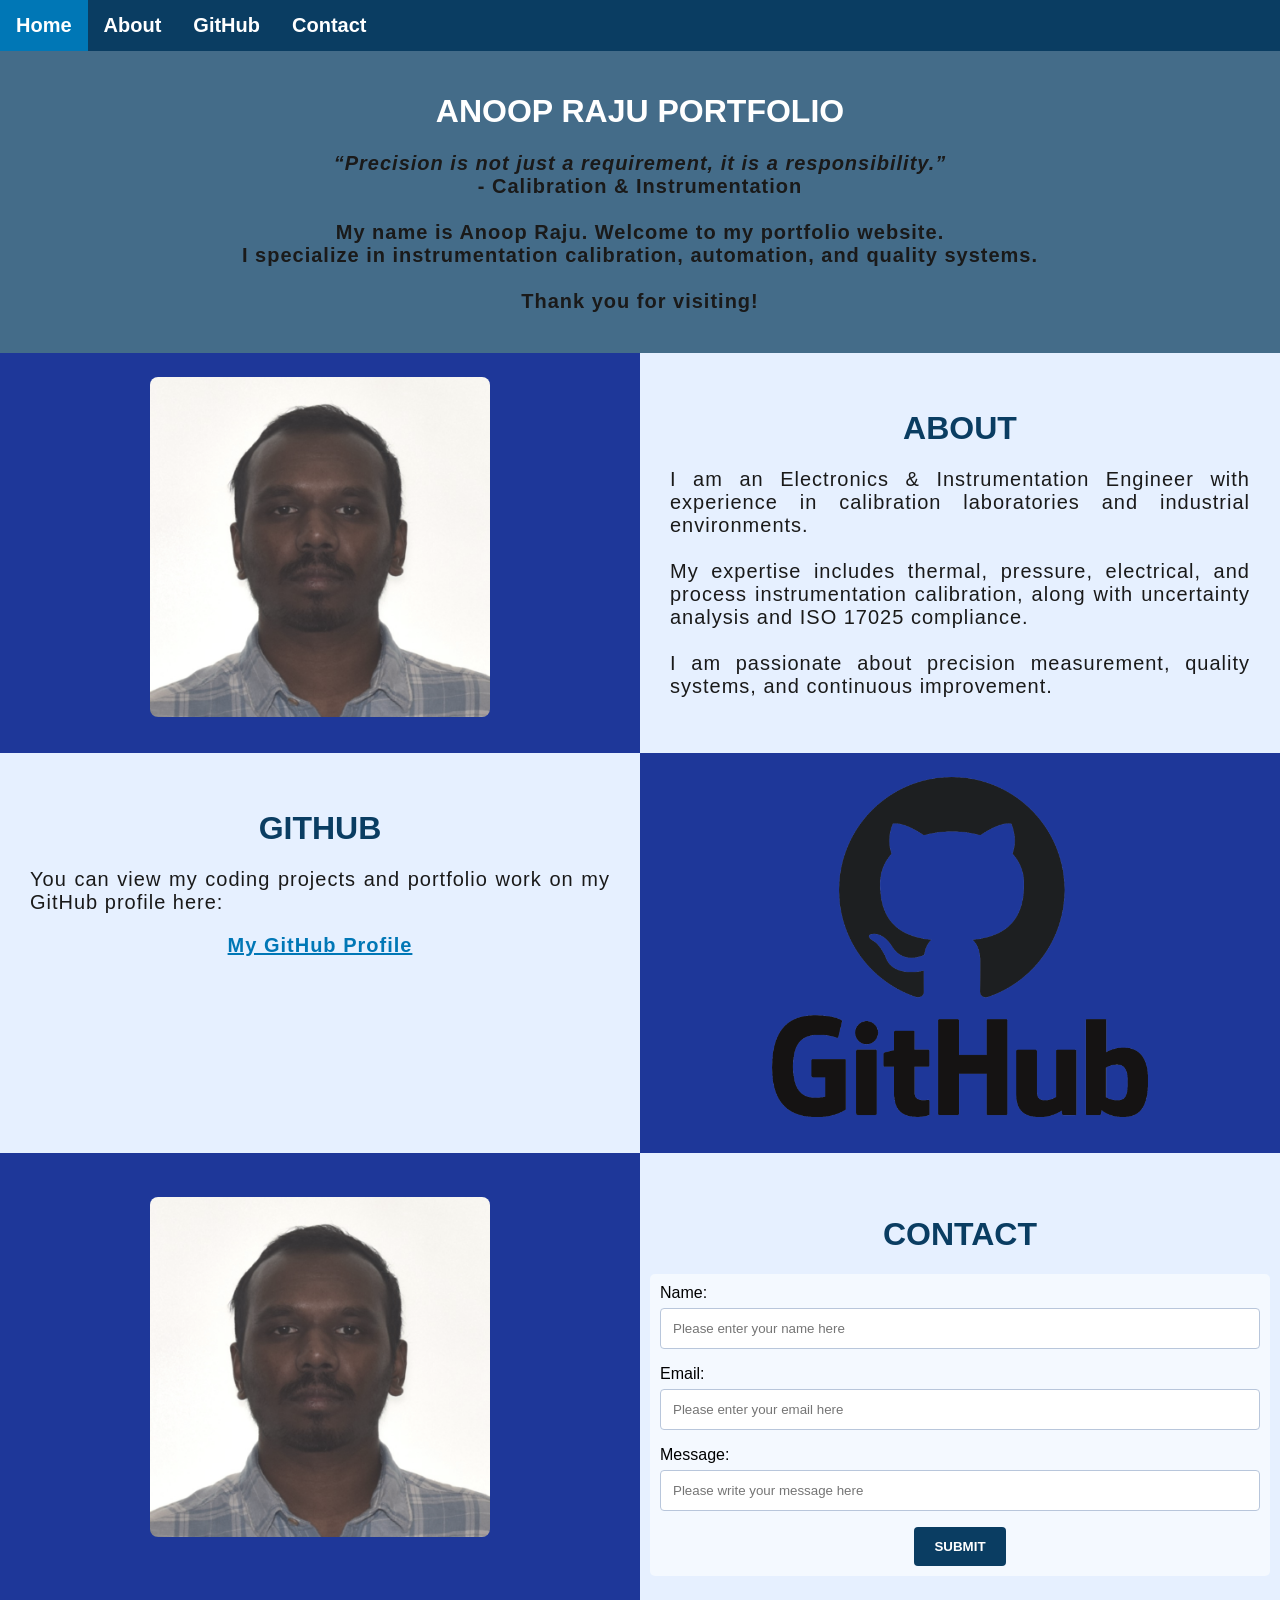
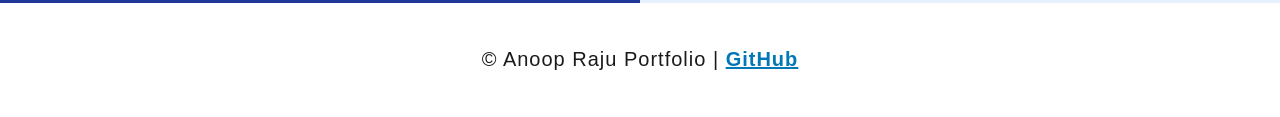
==== index.html @ 141964bd "Add files via upload" ====
<!DOCTYPE html>
<html>
    <head>
        <meta charset="UTF-8">
        <meta name="viewport" content="width=device-width" />
        <title>Anoop Raju Portfolio</title>
        <link rel="stylesheet" type="text/css" href="stylesheet/portfolio.css">
    </head>

    <body class="Background">
        <div class="Navbar">
            <a class="active" href="#Home">Home</a>
            <a href="#About">About</a>
            <a href="#GitHub">GitHub</a>
            <a href="#Contact">Contact</a>
        </div>

        <br>
        <br>

        <div id="Home">
            <video autoplay muted loop id="Typing_Video">
                <source src="images/video/Typing.mp4" type="video/mp4">
                Your browser does not support HTML5 video.
            </video>
        </div>

        <div class="Video_Text">
            <h1 class="white-text">Anoop Raju Portfolio</h1>
            <strong>
                <p class="center">
                    <q>Precision is not just a requirement, it is a responsibility.</q>
                    <br> - Calibration & Instrumentation
                    <br><br>
                    My name is Anoop Raju. Welcome to my portfolio website.
                    <br>
                    I specialize in instrumentation calibration, automation, and quality systems.
                    <br><br>
                    Thank you for visiting!
                </p>
            </strong>
        </div>

        <div class="Row" id="About">
            <div class="Column_2">
                <img src="images/anoop.jpg" alt="Anoop Raju">
            </div>

            <div class="Column_1">
                <h1>About</h1>
                <p>
                    I am an Electronics & Instrumentation Engineer with experience in calibration laboratories and industrial environments.
                    <br><br>
                    My expertise includes thermal, pressure, electrical, and process instrumentation calibration, along with uncertainty analysis and ISO 17025 compliance.
                    <br><br>
                    I am passionate about precision measurement, quality systems, and continuous improvement.
                                    
            </div>
        </div>

        <div class="Row" id="GitHub">
            <div class="Column_1">
                <h1>GitHub</h1>
                <p>
                    You can view my coding projects and portfolio work on my GitHub profile here:
                    <br>
                    <p class="center">
                        <a href="https://github.com/Anoopkraju" target="_blank">My GitHub Profile</a>
                    </p>
                </p>
            </div>

            <div class="Column_2">
                <a href="https://github.com/Anoopkraju" target="_blank">
                    <img src="images/GitHub.png" alt="GitHub Logo">
                </a>
            </div>
        </div>

        <div class="Row" id="Contact">
            <div class="Column_2 Column_tall">
                <img src="images/anoop.jpg" alt="Contact Image">
            </div>

            <div class="Column_1 Column_tall">
                <h1>Contact</h1>

                <form action="" method="POST">
                    <label>Name:</label>
                    <input type="text" placeholder="Please enter your name here">

                    <label>Email:</label>
                    <input type="text" id="Email" name="Email" placeholder="Please enter your email here">

                    <label>Message:</label>
                    <input type="text" id="Message" name="Message" placeholder="Please write your message here">

                    <input type="submit" value="SUBMIT">
                </form>
            </div>
        </div>

        <footer>
            <p class="center">
                &copy; Anoop Raju Portfolio |
                <a href="https://github.com/Anoopkraju" target="_blank">GitHub</a>
            </p>
        </footer>
    </body>
</html>
---- stylesheet/portfolio.css ----
/***** GENERAL STYLING *****/

body {
    margin: 0%;
    background-color: #f4f9ff;
}

h1 {
    text-transform: uppercase;
    font-family: "Segoe UI", Tahoma, sans-serif;
    text-align: center;
    margin-top: 3%;
    color: #0a3d62;
}

h1:hover {
    filter: grayscale(5%);
    transform: scale(1.1);
    transition: transform 1s;
}

.white-text {
    color: #ffffff;
}

p {
    font-family: "Calibri", "Segoe UI", sans-serif;
    text-align: justify;
    letter-spacing: 1px;
    font-size: 20px;
    padding-left: 20px;
    padding-right: 20px;
    color: #1a1a1a;
}

p:hover {
    transition: transform 1s;
    transform: scale(1.01);
}

.center {
    text-align: center;
}

.center:hover {
    transition: transform 2s;
    transform: scale(1.1);
}

a {
    color: #0077b6;
    font-weight: bold;
}

q {
    font-style: italic;
}

img {
    filter: grayscale(45%);
    border-radius: 8px;
    max-width: 100%;
    height: 340px;
    display: block;
    margin-left: auto;
    margin-right: auto;
}

img:hover {
    filter: grayscale(5%);
    transition: transform 1s;
    transform: scale(1.1);
}

@media screen and (max-width: 576px) {
    img {
        height: 100px;
        margin-top: 150px;
    }
}

footer {
    padding: 2%;
    background-color: #ffffff;
}

/***** NAVBAR STYLING *****/

.Navbar {
    overflow: hidden;
    background-color: #0a3d62;
    position: fixed;
    top: 0;
    width: 100%;
    z-index: 1;
    -webkit-animation: moveNav 5s;
    animation: moveNav 5s;
}

@keyframes moveNav {
    from {left: -100vw;}
    to {left: 0vw;}
}

.Navbar a {
    float: left;
    display: block;
    color: white;
    padding: 14px 16px;
    text-decoration: none;
    font-family: "Segoe UI", Tahoma, sans-serif;
    font-size: 20px;
    text-align: center;
    position: relative;
    -webkit-animation: moveNavText 5.75s;
    animation: moveNavText 5.75s;
}

@keyframes moveNavText {
    from {top: -100vw;}
    to {top: 0vw;}
}

@media screen and (max-width: 576px) {
    .Navbar a {
        width: 25%;
        font-size: 12px;
    }
}

.Navbar a:hover {
    background-color: #e6f0ff;
    color: #0a3d62;
    font-weight: bold;
}

.Navbar a.active {
    background-color: #0077b6;
}

/***** VIDEO STYLING *****/

#Typing_Video {
    position: fixed;
    right: 0;
    bottom: 0;
    min-width: 100%;
    z-index: -1;
}

@media screen and (max-width: 576px) {
    #Typing_Video {
        display: none;
    }
}

.Video_Text {
    background: rgba(10, 61, 98, 0.75);
    color: white;
    width: 100%;
    padding: 20px;
    position: relative;
    -webkit-animation: moveVideoText 5.75s;
    animation: moveVideoText 5.75s;
}

@keyframes moveVideoText {
    from {top: -100vw;}
    to {top: 0vw;}
}

/***** TABLE STYLING *****/

* {
    box-sizing: border-box;
}

.Column_1 {
    float: left;
    width: 50%;
    padding: 10px;
    padding-top: 3%;
    height: 400px;
    background-color: #e6f0ff;
}

@media screen and (max-width: 576px) {
    .Column_1 {
        overflow: auto;
    }
}

.Column_2 {
    float: left;
    width: 50%;
    padding: 10px;
    padding-top: 1.9%;
    height: 400px;
    background-color: #1e3799;
}

.Column_tall {
    padding-top: 3.5%;
    height: 450px;
}

.Row:after {
    content: "";
    display: table;
    clear: both;
}

/***** CONTACT FORM STYLING *****/

input[type=text] {
    width: 100%;
    padding: 12px;
    border: 1px solid #b8c6db;
    border-radius: 4px;
    box-sizing: border-box;
    margin-top: 6px;
    margin-bottom: 16px;
    resize: vertical;
    font-family: "Calibri", "Segoe UI", sans-serif;
}

input[type=text]:hover {
    box-shadow: 0 0 5px #0077b6 inset;
}

input[type=submit] {
    background-color: #0a3d62;
    color: white;
    font-weight: bold;
    padding: 12px 20px;
    border: none;
    border-radius: 4px;
    cursor: pointer;
    display: block;
    margin-left: auto;
    margin-right: auto;
    font-family: "Segoe UI", Tahoma, sans-serif;
}

input[type=submit]:hover {
    background-color: white;
    color: #0a3d62;
    transform: scale(1.5);
    transition: transform 1.5s;
}

form {
    border-radius: 5px;
    background-color: #f4f9ff;
    padding: 10px;
    font-family: "Segoe UI", Tahoma, sans-serif;
}
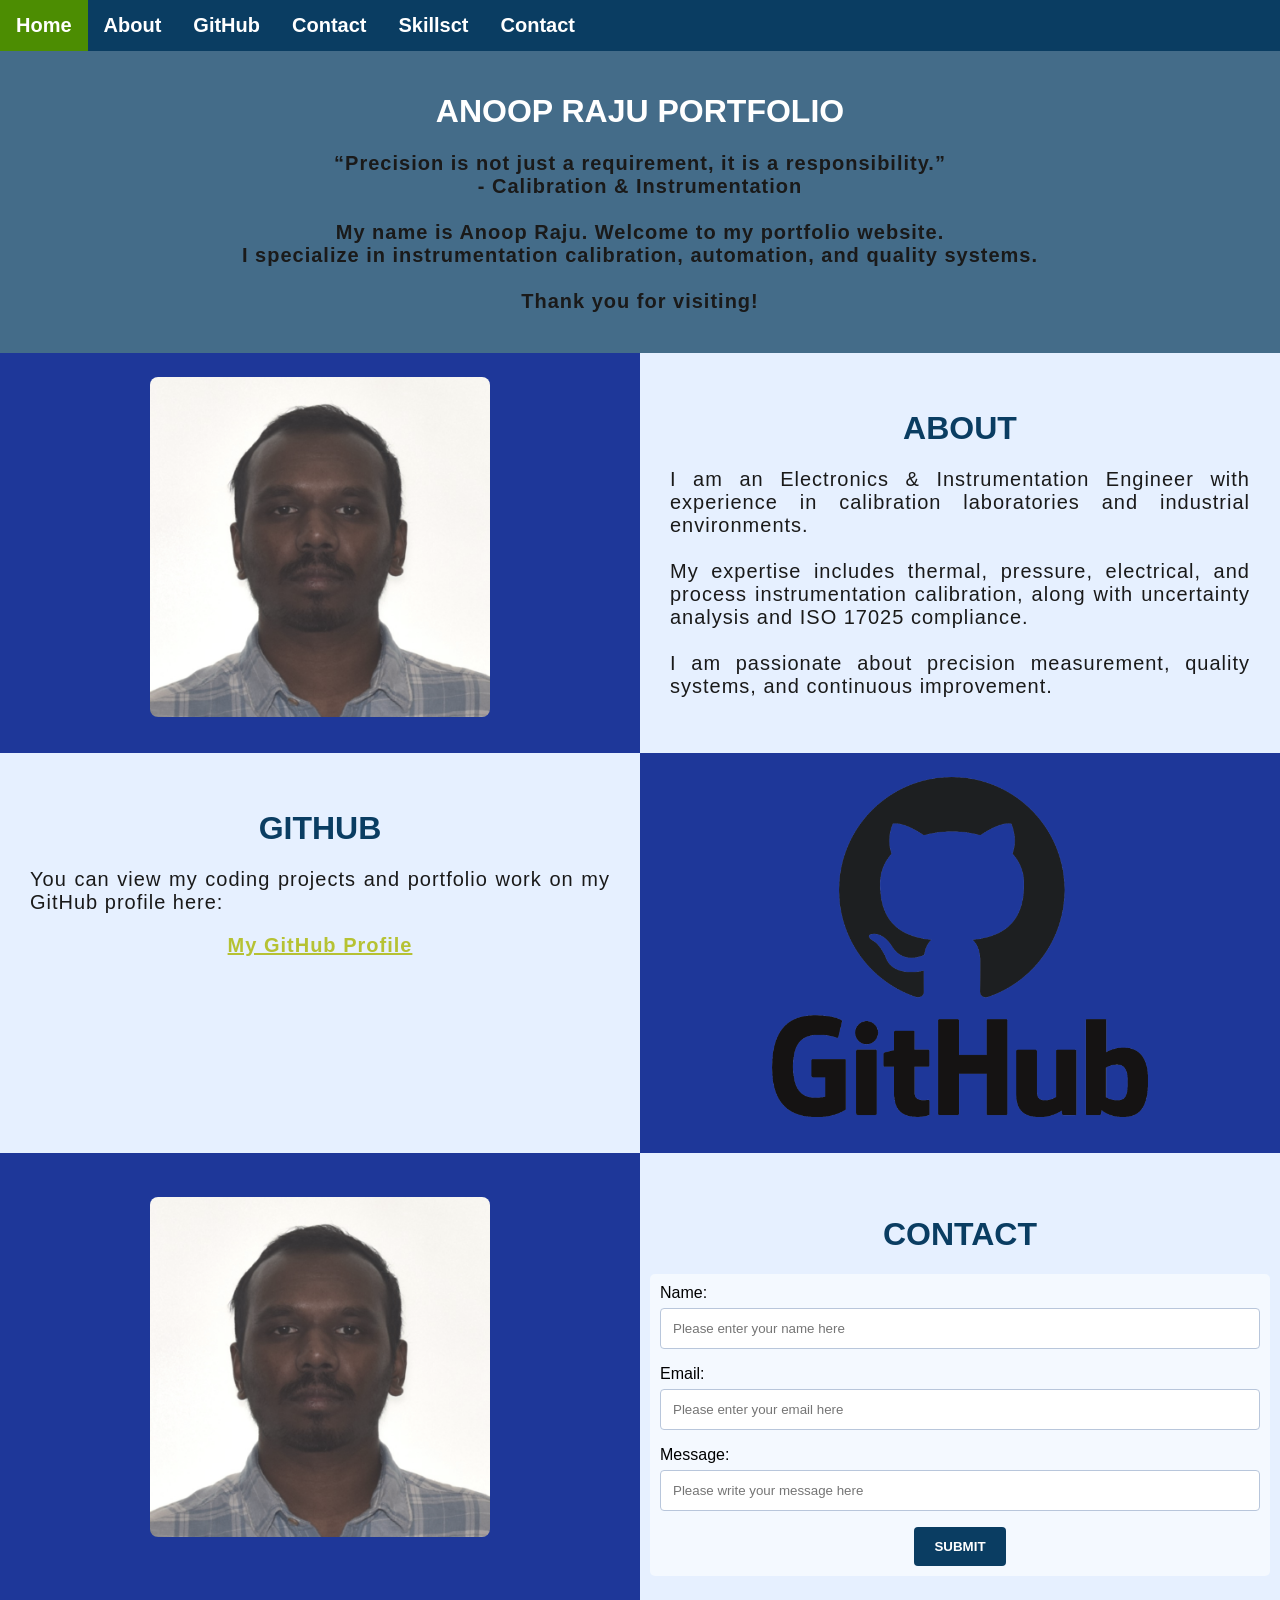
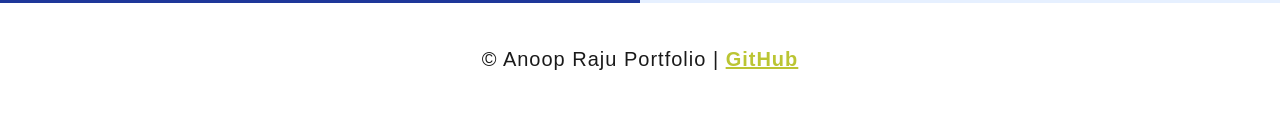
==== commit 33487d6a: "Refactor index.html for better navigation and structure Updated navigation links and improved HTML s" ====
--- a/index.html
+++ b/index.html
@@ -10,9 +10,11 @@
     <body class="Background">
         <div class="Navbar">
             <a class="active" href="#Home">Home</a>
-            <a href="#About">About</a>
-            <a href="#GitHub">GitHub</a>
-            <a href="#Contact">Contact</a>
+            <a href="#Experience">About</a>
+            <a href="#Education">GitHub</a>
+            <a href="#Projects">Contact</a>
+            <a href="#">Skillsct</a>
+            <a href="#Contact Info">Contact</a>
         </div>
 
         <br>
@@ -107,4 +109,4 @@
             </p>
         </footer>
     </body>
-</html>+</html>
--- a/stylesheet/portfolio.css
+++ b/stylesheet/portfolio.css
@@ -48,10 +48,10 @@
 }
 
 a {
-    color: #0077b6;
+    color: #aab600cc;
     font-weight: bold;
 }
-
+x
 q {
     font-style: italic;
 }
@@ -60,7 +60,7 @@
     filter: grayscale(45%);
     border-radius: 8px;
     max-width: 100%;
-    height: 340px;
+    height: 340px;  
     display: block;
     margin-left: auto;
     margin-right: auto;
@@ -130,12 +130,12 @@
 
 .Navbar a:hover {
     background-color: #e6f0ff;
-    color: #0a3d62;
+    color: #4c8d02;
     font-weight: bold;
 }
 
 .Navbar a.active {
-    background-color: #0077b6;
+    background-color: #4c8d02;
 }
 
 /***** VIDEO STYLING *****/
@@ -254,4 +254,4 @@
     background-color: #f4f9ff;
     padding: 10px;
     font-family: "Segoe UI", Tahoma, sans-serif;
-}+}
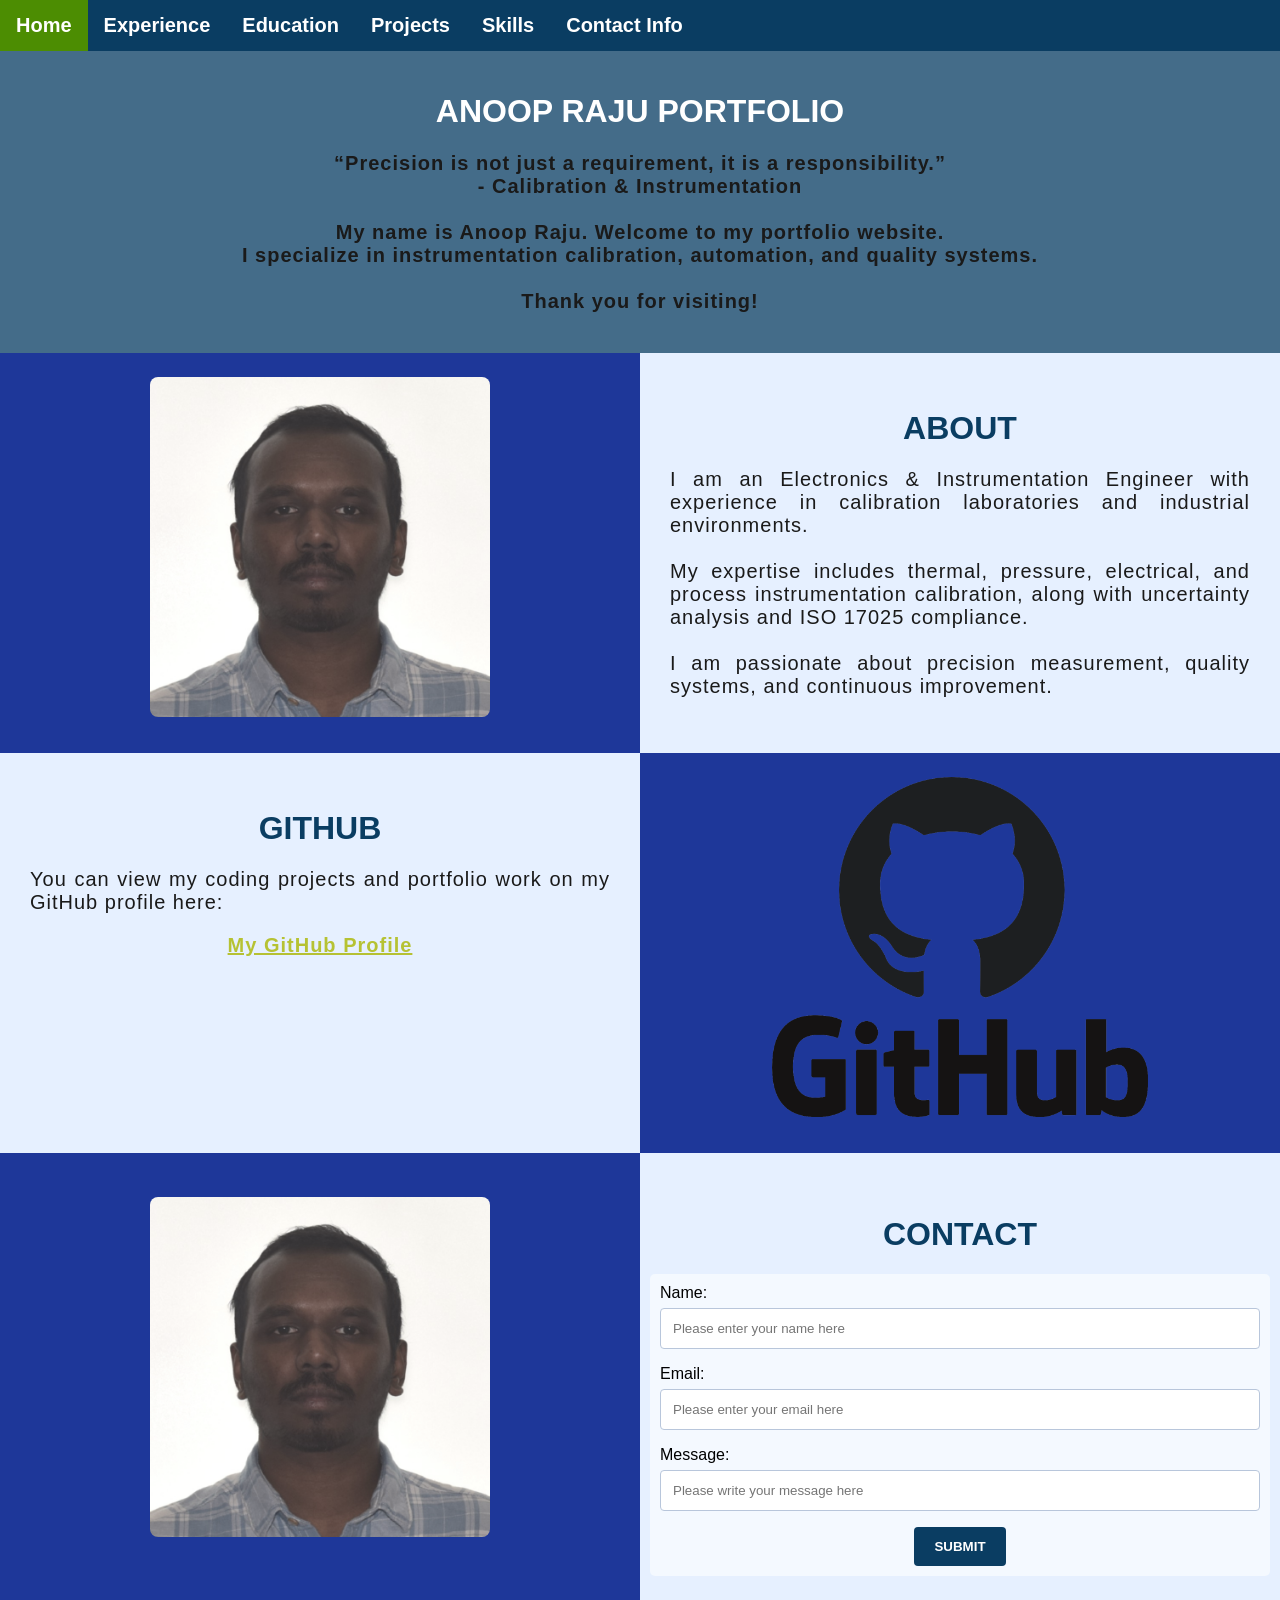
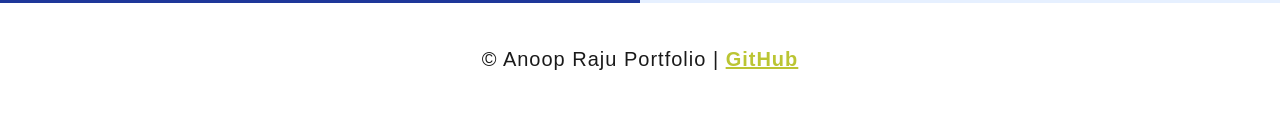
==== commit 7d701d3d: "Update navigation links and content in index.html" ====
--- a/index.html
+++ b/index.html
@@ -10,11 +10,11 @@
     <body class="Background">
         <div class="Navbar">
             <a class="active" href="#Home">Home</a>
-            <a href="#Experience">About</a>
-            <a href="#Education">GitHub</a>
-            <a href="#Projects">Contact</a>
-            <a href="#">Skillsct</a>
-            <a href="#Contact Info">Contact</a>
+            <a href="#Experience">Experience</a>
+            <a href="#Education">Education</a>
+            <a href="#Projects">Projects</a>
+            <a href="#Skills">Skills</a>
+            <a href="#Contact Info">Contact Info</a>
         </div>
 
         <br>
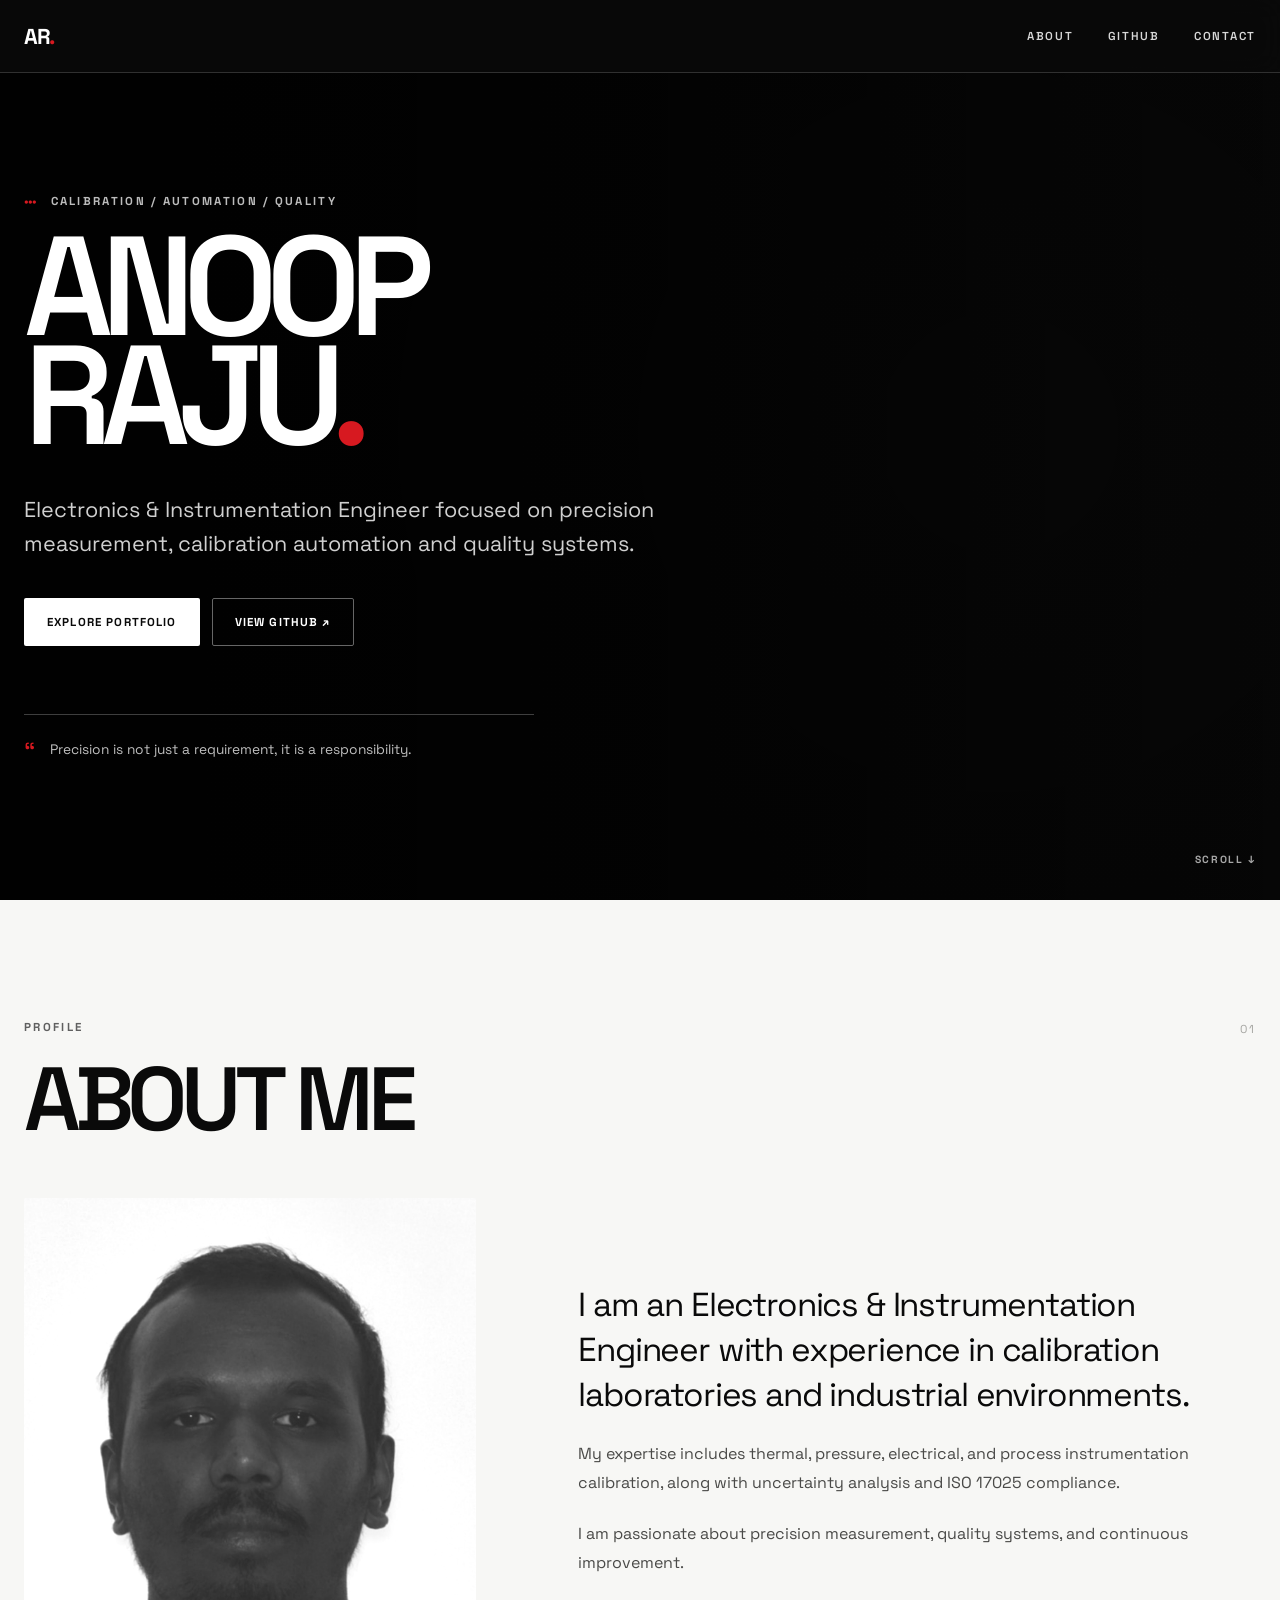
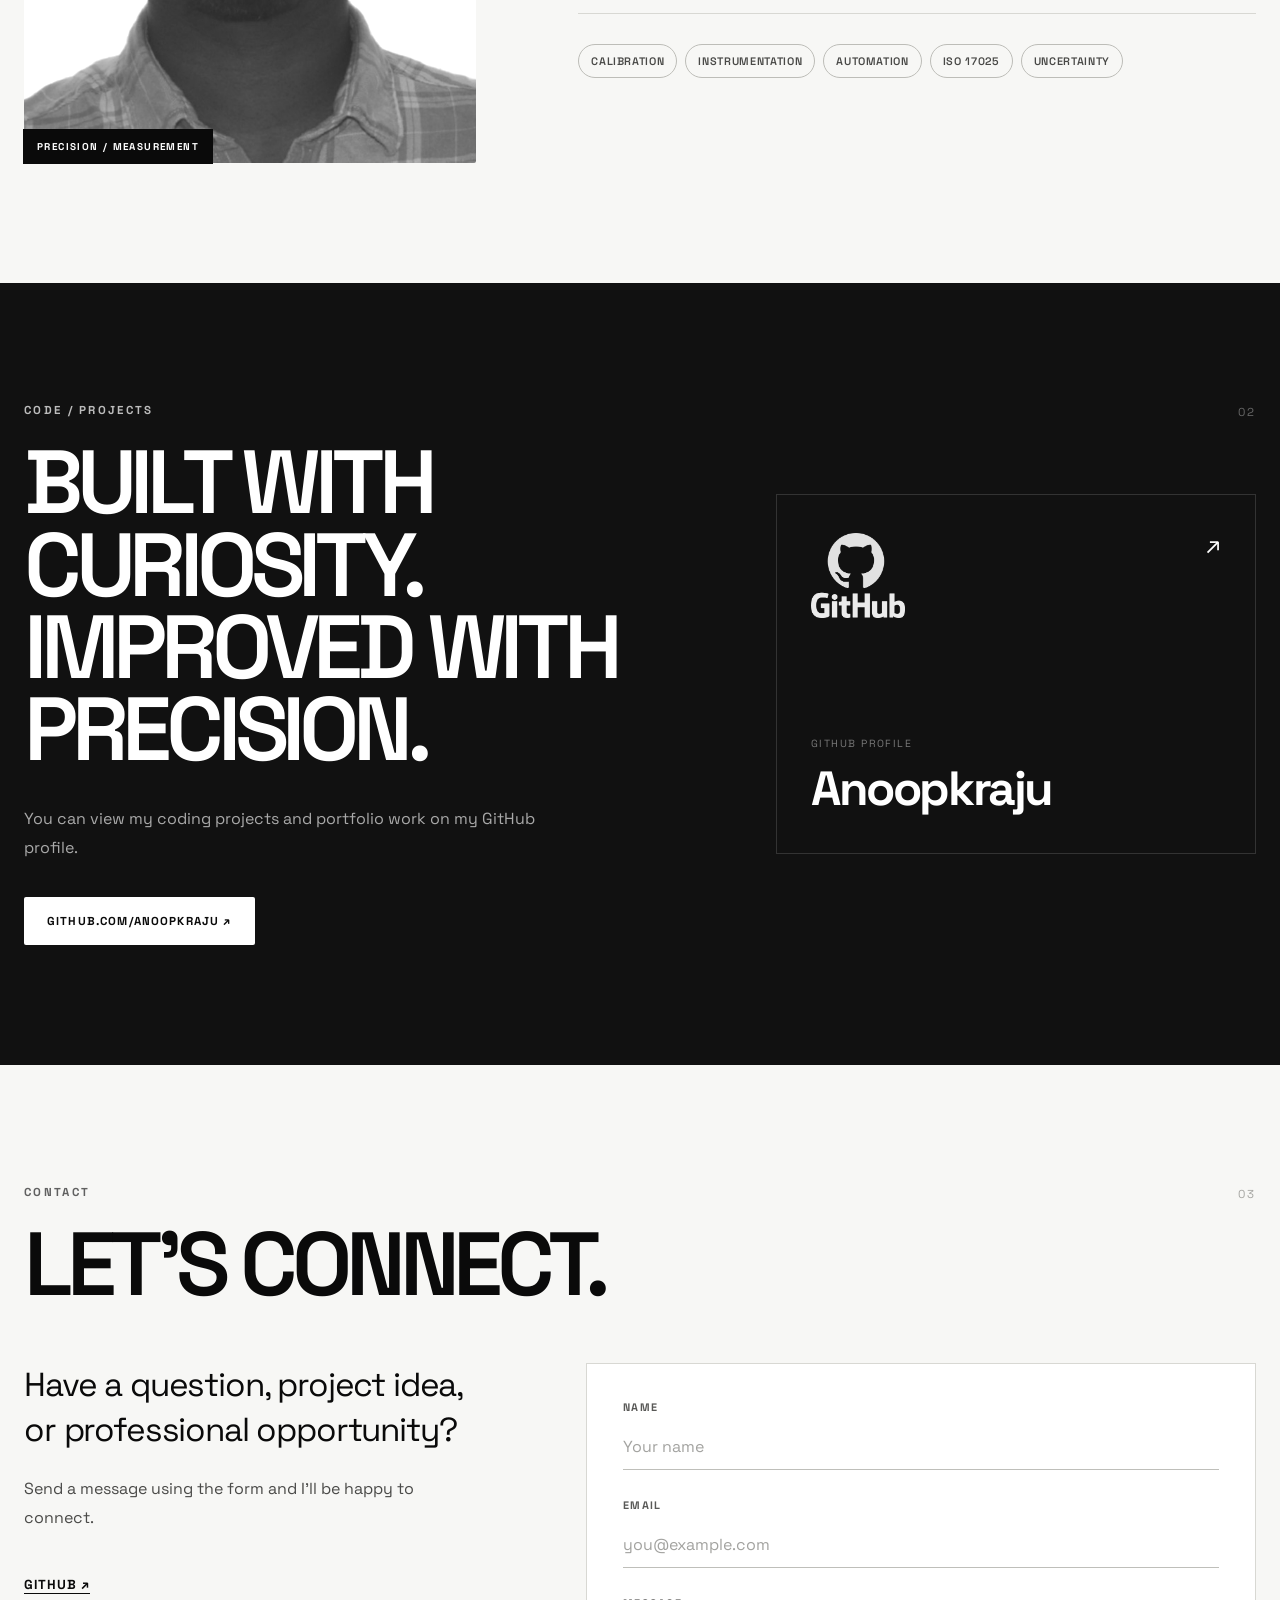
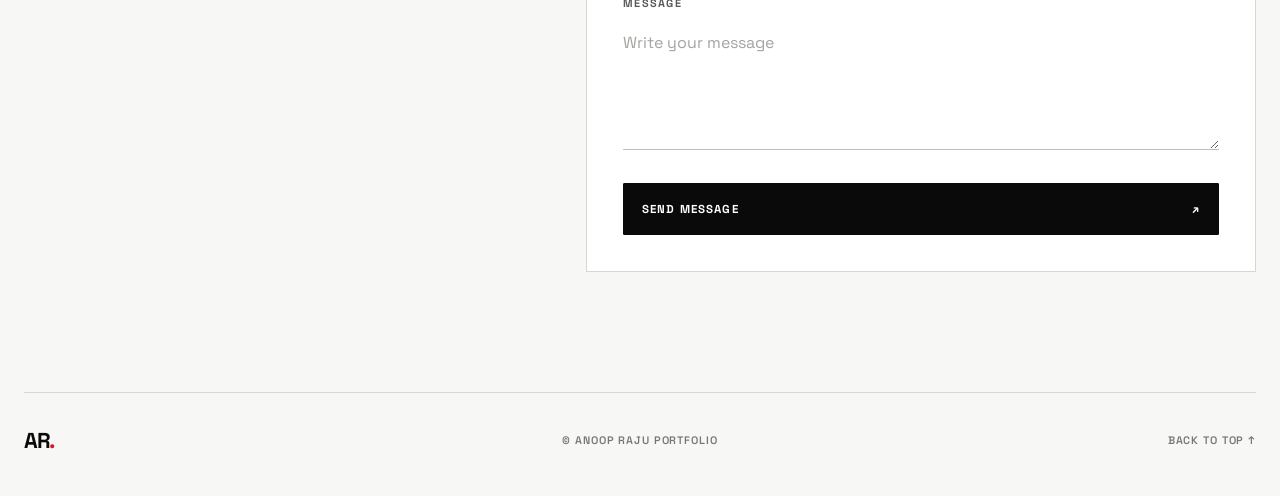
==== commit da19f98f: "Rename index(2).html to index.html" ====
--- a/index.html
+++ b/index.html
@@ -1,112 +1,144 @@
-<!DOCTYPE html>
-<html>
-    <head>
-        <meta charset="UTF-8">
-        <meta name="viewport" content="width=device-width" />
-        <title>Anoop Raju Portfolio</title>
-        <link rel="stylesheet" type="text/css" href="stylesheet/portfolio.css">
-    </head>
-
-    <body class="Background">
-        <div class="Navbar">
-            <a class="active" href="#Home">Home</a>
-            <a href="#Experience">Experience</a>
-            <a href="#Education">Education</a>
-            <a href="#Projects">Projects</a>
-            <a href="#Skills">Skills</a>
-            <a href="#Contact Info">Contact Info</a>
-        </div>
-
-        <br>
-        <br>
-
-        <div id="Home">
-            <video autoplay muted loop id="Typing_Video">
-                <source src="images/video/Typing.mp4" type="video/mp4">
-                Your browser does not support HTML5 video.
-            </video>
-        </div>
-
-        <div class="Video_Text">
-            <h1 class="white-text">Anoop Raju Portfolio</h1>
-            <strong>
-                <p class="center">
-                    <q>Precision is not just a requirement, it is a responsibility.</q>
-                    <br> - Calibration & Instrumentation
-                    <br><br>
-                    My name is Anoop Raju. Welcome to my portfolio website.
-                    <br>
-                    I specialize in instrumentation calibration, automation, and quality systems.
-                    <br><br>
-                    Thank you for visiting!
-                </p>
-            </strong>
-        </div>
-
-        <div class="Row" id="About">
-            <div class="Column_2">
-                <img src="images/anoop.jpg" alt="Anoop Raju">
-            </div>
-
-            <div class="Column_1">
-                <h1>About</h1>
-                <p>
-                    I am an Electronics & Instrumentation Engineer with experience in calibration laboratories and industrial environments.
-                    <br><br>
-                    My expertise includes thermal, pressure, electrical, and process instrumentation calibration, along with uncertainty analysis and ISO 17025 compliance.
-                    <br><br>
-                    I am passionate about precision measurement, quality systems, and continuous improvement.
-                                    
-            </div>
-        </div>
-
-        <div class="Row" id="GitHub">
-            <div class="Column_1">
-                <h1>GitHub</h1>
-                <p>
-                    You can view my coding projects and portfolio work on my GitHub profile here:
-                    <br>
-                    <p class="center">
-                        <a href="https://github.com/Anoopkraju" target="_blank">My GitHub Profile</a>
-                    </p>
-                </p>
-            </div>
-
-            <div class="Column_2">
-                <a href="https://github.com/Anoopkraju" target="_blank">
-                    <img src="images/GitHub.png" alt="GitHub Logo">
-                </a>
-            </div>
-        </div>
-
-        <div class="Row" id="Contact">
-            <div class="Column_2 Column_tall">
-                <img src="images/anoop.jpg" alt="Contact Image">
-            </div>
-
-            <div class="Column_1 Column_tall">
-                <h1>Contact</h1>
-
-                <form action="" method="POST">
-                    <label>Name:</label>
-                    <input type="text" placeholder="Please enter your name here">
-
-                    <label>Email:</label>
-                    <input type="text" id="Email" name="Email" placeholder="Please enter your email here">
-
-                    <label>Message:</label>
-                    <input type="text" id="Message" name="Message" placeholder="Please write your message here">
-
-                    <input type="submit" value="SUBMIT">
-                </form>
-            </div>
-        </div>
-
-        <footer>
-            <p class="center">
-                &copy; Anoop Raju Portfolio |
-                <a href="https://github.com/Anoopkraju" target="_blank">GitHub</a>
-            </p>
-        </footer>
-    </body>
-</html>
+<!DOCTYPE html>
+<html lang="en">
+<head>
+    <meta charset="UTF-8">
+    <meta name="viewport" content="width=device-width, initial-scale=1.0">
+    <meta name="description" content="Portfolio of Anoop Raju, an Electronics & Instrumentation Engineer specializing in calibration, automation, quality systems and precision measurement.">
+    <title>Anoop Raju | Calibration & Instrumentation</title>
+    <link rel="preconnect" href="https://fonts.googleapis.com">
+    <link rel="preconnect" href="https://fonts.gstatic.com" crossorigin>
+    <link href="https://fonts.googleapis.com/css2?family=Space+Grotesk:wght@400;500;600;700&display=swap" rel="stylesheet">
+    <link rel="stylesheet" type="text/css" href="stylesheet/portfolio.css">
+</head>
+
+<body>
+    <header class="site-header">
+        <nav class="Navbar" aria-label="Primary navigation">
+            <a class="brand" href="#Home" aria-label="Anoop Raju home">AR<span>.</span></a>
+            <div class="nav-links">
+                <a href="#About">About</a>
+                <a href="#GitHub">GitHub</a>
+                <a href="#Contact">Contact</a>
+            </div>
+        </nav>
+    </header>
+
+    <main>
+        <section class="hero" id="Home">
+            <video autoplay muted loop playsinline id="Typing_Video" aria-hidden="true">
+                <source src="images/video/Typing.mp4" type="video/mp4">
+            </video>
+            <div class="hero-overlay"></div>
+
+            <div class="hero-content">
+                <p class="eyebrow"><span class="dot-grid" aria-hidden="true">•••</span> CALIBRATION / AUTOMATION / QUALITY</p>
+                <h1>Anoop<br>Raju<span class="accent-dot">.</span></h1>
+                <p class="hero-lead">Electronics &amp; Instrumentation Engineer focused on precision measurement, calibration automation and quality systems.</p>
+
+                <div class="hero-actions">
+                    <a class="button button-primary" href="#About">Explore portfolio</a>
+                    <a class="button button-secondary" href="https://github.com/Anoopkraju" target="_blank" rel="noopener noreferrer">View GitHub ↗</a>
+                </div>
+
+                <div class="hero-quote">
+                    <span>“</span>
+                    <p>Precision is not just a requirement, it is a responsibility.</p>
+                </div>
+            </div>
+
+            <a class="scroll-cue" href="#About" aria-label="Scroll to About section">SCROLL ↓</a>
+        </section>
+
+        <section class="section" id="About">
+            <div class="section-number">01</div>
+            <div class="section-heading">
+                <p class="eyebrow">PROFILE</p>
+                <h2>About me</h2>
+            </div>
+
+            <div class="about-grid">
+                <div class="portrait-wrap">
+                    <img class="portrait" src="images/anoop.jpg" alt="Portrait of Anoop Raju">
+                    <div class="image-label">PRECISION / MEASUREMENT</div>
+                </div>
+
+                <div class="about-copy">
+                    <p class="large-copy">I am an Electronics &amp; Instrumentation Engineer with experience in calibration laboratories and industrial environments.</p>
+                    <p>My expertise includes thermal, pressure, electrical, and process instrumentation calibration, along with uncertainty analysis and ISO 17025 compliance.</p>
+                    <p>I am passionate about precision measurement, quality systems, and continuous improvement.</p>
+
+                    <div class="skill-strip" aria-label="Areas of specialization">
+                        <span>Calibration</span>
+                        <span>Instrumentation</span>
+                        <span>Automation</span>
+                        <span>ISO 17025</span>
+                        <span>Uncertainty</span>
+                    </div>
+                </div>
+            </div>
+        </section>
+
+        <section class="section dark-section" id="GitHub">
+            <div class="section-number">02</div>
+            <div class="github-grid">
+                <div>
+                    <p class="eyebrow light">CODE / PROJECTS</p>
+                    <h2>Built with curiosity.<br>Improved with precision.</h2>
+                    <p class="github-copy">You can view my coding projects and portfolio work on my GitHub profile.</p>
+                    <a class="button button-light" href="https://github.com/Anoopkraju" target="_blank" rel="noopener noreferrer">github.com/Anoopkraju ↗</a>
+                </div>
+
+                <a class="github-card" href="https://github.com/Anoopkraju" target="_blank" rel="noopener noreferrer" aria-label="Visit Anoop Raju's GitHub profile">
+                    <img src="images/GitHub.png" alt="GitHub logo">
+                    <div>
+                        <span>GITHUB PROFILE</span>
+                        <strong>Anoopkraju</strong>
+                    </div>
+                    <span class="card-arrow">↗</span>
+                </a>
+            </div>
+        </section>
+
+        <section class="section contact-section" id="Contact">
+            <div class="section-number">03</div>
+            <div class="section-heading">
+                <p class="eyebrow">CONTACT</p>
+                <h2>Let’s connect.</h2>
+            </div>
+
+            <div class="contact-grid">
+                <div class="contact-intro">
+                    <p class="large-copy">Have a question, project idea, or professional opportunity?</p>
+                    <p>Send a message using the form and I’ll be happy to connect.</p>
+                    <a class="text-link" href="https://github.com/Anoopkraju" target="_blank" rel="noopener noreferrer">GitHub ↗</a>
+                </div>
+
+                <form action="" method="POST" class="contact-form">
+                    <div class="form-field">
+                        <label for="Name">Name</label>
+                        <input type="text" id="Name" name="Name" placeholder="Your name" autocomplete="name">
+                    </div>
+
+                    <div class="form-field">
+                        <label for="Email">Email</label>
+                        <input type="email" id="Email" name="Email" placeholder="you@example.com" autocomplete="email">
+                    </div>
+
+                    <div class="form-field">
+                        <label for="Message">Message</label>
+                        <textarea id="Message" name="Message" rows="5" placeholder="Write your message"></textarea>
+                    </div>
+
+                    <button type="submit">SEND MESSAGE <span>↗</span></button>
+                </form>
+            </div>
+        </section>
+    </main>
+
+    <footer>
+        <div class="footer-mark">AR<span>.</span></div>
+        <p>© Anoop Raju Portfolio</p>
+        <a href="#Home">Back to top ↑</a>
+    </footer>
+</body>
+</html>
--- a/stylesheet/portfolio.css
+++ b/stylesheet/portfolio.css
@@ -1,257 +1,713 @@
-/***** GENERAL STYLING *****/
-
-body {
-    margin: 0%;
-    background-color: #f4f9ff;
-}
-
-h1 {
-    text-transform: uppercase;
-    font-family: "Segoe UI", Tahoma, sans-serif;
-    text-align: center;
-    margin-top: 3%;
-    color: #0a3d62;
-}
-
-h1:hover {
-    filter: grayscale(5%);
-    transform: scale(1.1);
-    transition: transform 1s;
-}
-
-.white-text {
-    color: #ffffff;
-}
-
-p {
-    font-family: "Calibri", "Segoe UI", sans-serif;
-    text-align: justify;
-    letter-spacing: 1px;
-    font-size: 20px;
-    padding-left: 20px;
-    padding-right: 20px;
-    color: #1a1a1a;
-}
-
-p:hover {
-    transition: transform 1s;
-    transform: scale(1.01);
-}
-
-.center {
-    text-align: center;
-}
-
-.center:hover {
-    transition: transform 2s;
-    transform: scale(1.1);
-}
-
-a {
-    color: #aab600cc;
-    font-weight: bold;
-}
-x
-q {
-    font-style: italic;
-}
-
-img {
-    filter: grayscale(45%);
-    border-radius: 8px;
-    max-width: 100%;
-    height: 340px;  
-    display: block;
-    margin-left: auto;
-    margin-right: auto;
-}
-
-img:hover {
-    filter: grayscale(5%);
-    transition: transform 1s;
-    transform: scale(1.1);
-}
-
-@media screen and (max-width: 576px) {
-    img {
-        height: 100px;
-        margin-top: 150px;
-    }
-}
-
-footer {
-    padding: 2%;
-    background-color: #ffffff;
-}
-
-/***** NAVBAR STYLING *****/
-
-.Navbar {
-    overflow: hidden;
-    background-color: #0a3d62;
-    position: fixed;
-    top: 0;
-    width: 100%;
-    z-index: 1;
-    -webkit-animation: moveNav 5s;
-    animation: moveNav 5s;
-}
-
-@keyframes moveNav {
-    from {left: -100vw;}
-    to {left: 0vw;}
-}
-
-.Navbar a {
-    float: left;
-    display: block;
-    color: white;
-    padding: 14px 16px;
-    text-decoration: none;
-    font-family: "Segoe UI", Tahoma, sans-serif;
-    font-size: 20px;
-    text-align: center;
-    position: relative;
-    -webkit-animation: moveNavText 5.75s;
-    animation: moveNavText 5.75s;
-}
-
-@keyframes moveNavText {
-    from {top: -100vw;}
-    to {top: 0vw;}
-}
-
-@media screen and (max-width: 576px) {
-    .Navbar a {
-        width: 25%;
-        font-size: 12px;
-    }
-}
-
-.Navbar a:hover {
-    background-color: #e6f0ff;
-    color: #4c8d02;
-    font-weight: bold;
-}
-
-.Navbar a.active {
-    background-color: #4c8d02;
-}
-
-/***** VIDEO STYLING *****/
-
-#Typing_Video {
-    position: fixed;
-    right: 0;
-    bottom: 0;
-    min-width: 100%;
-    z-index: -1;
-}
-
-@media screen and (max-width: 576px) {
-    #Typing_Video {
-        display: none;
-    }
-}
-
-.Video_Text {
-    background: rgba(10, 61, 98, 0.75);
-    color: white;
-    width: 100%;
-    padding: 20px;
-    position: relative;
-    -webkit-animation: moveVideoText 5.75s;
-    animation: moveVideoText 5.75s;
-}
-
-@keyframes moveVideoText {
-    from {top: -100vw;}
-    to {top: 0vw;}
-}
-
-/***** TABLE STYLING *****/
-
-* {
-    box-sizing: border-box;
-}
-
-.Column_1 {
-    float: left;
-    width: 50%;
-    padding: 10px;
-    padding-top: 3%;
-    height: 400px;
-    background-color: #e6f0ff;
-}
-
-@media screen and (max-width: 576px) {
-    .Column_1 {
-        overflow: auto;
-    }
-}
-
-.Column_2 {
-    float: left;
-    width: 50%;
-    padding: 10px;
-    padding-top: 1.9%;
-    height: 400px;
-    background-color: #1e3799;
-}
-
-.Column_tall {
-    padding-top: 3.5%;
-    height: 450px;
-}
-
-.Row:after {
-    content: "";
-    display: table;
-    clear: both;
-}
-
-/***** CONTACT FORM STYLING *****/
-
-input[type=text] {
-    width: 100%;
-    padding: 12px;
-    border: 1px solid #b8c6db;
-    border-radius: 4px;
-    box-sizing: border-box;
-    margin-top: 6px;
-    margin-bottom: 16px;
-    resize: vertical;
-    font-family: "Calibri", "Segoe UI", sans-serif;
-}
-
-input[type=text]:hover {
-    box-shadow: 0 0 5px #0077b6 inset;
-}
-
-input[type=submit] {
-    background-color: #0a3d62;
-    color: white;
-    font-weight: bold;
-    padding: 12px 20px;
-    border: none;
-    border-radius: 4px;
-    cursor: pointer;
-    display: block;
-    margin-left: auto;
-    margin-right: auto;
-    font-family: "Segoe UI", Tahoma, sans-serif;
-}
-
-input[type=submit]:hover {
-    background-color: white;
-    color: #0a3d62;
-    transform: scale(1.5);
-    transition: transform 1.5s;
-}
-
-form {
-    border-radius: 5px;
-    background-color: #f4f9ff;
-    padding: 10px;
-    font-family: "Segoe UI", Tahoma, sans-serif;
-}
+/* =========================================================
+   ANOOP RAJU — PORTFOLIO
+   Nothing-inspired: monochrome, geometric, minimal
+   ========================================================= */
+
+:root {
+    --black: #0a0a0a;
+    --near-black: #111111;
+    --white: #f7f7f5;
+    --pure-white: #ffffff;
+    --muted: #777777;
+    --line: #d8d8d3;
+    --soft: #ecece8;
+    --accent: #d71920;
+    --max-width: 1240px;
+}
+
+* {
+    box-sizing: border-box;
+}
+
+html {
+    scroll-behavior: smooth;
+}
+
+body {
+    margin: 0;
+    background: var(--white);
+    color: var(--black);
+    font-family: "Space Grotesk", Arial, sans-serif;
+    -webkit-font-smoothing: antialiased;
+}
+
+body,
+input,
+textarea,
+button {
+    font-family: "Space Grotesk", Arial, sans-serif;
+}
+
+a {
+    color: inherit;
+}
+
+img,
+video {
+    max-width: 100%;
+}
+
+::selection {
+    background: var(--black);
+    color: var(--white);
+}
+
+/* NAVIGATION */
+
+.site-header {
+    position: fixed;
+    inset: 0 0 auto 0;
+    z-index: 100;
+    border-bottom: 1px solid rgba(255, 255, 255, 0.16);
+    background: rgba(10, 10, 10, 0.82);
+    backdrop-filter: blur(14px);
+    -webkit-backdrop-filter: blur(14px);
+}
+
+.Navbar {
+    width: min(calc(100% - 48px), var(--max-width));
+    height: 72px;
+    margin: 0 auto;
+    display: flex;
+    align-items: center;
+    justify-content: space-between;
+}
+
+.brand,
+.footer-mark {
+    font-size: 1.35rem;
+    font-weight: 700;
+    letter-spacing: -0.06em;
+    text-decoration: none;
+}
+
+.brand {
+    color: var(--pure-white);
+}
+
+.brand span,
+.footer-mark span,
+.accent-dot {
+    color: var(--accent);
+}
+
+.nav-links {
+    display: flex;
+    align-items: center;
+    gap: 34px;
+}
+
+.nav-links a {
+    position: relative;
+    color: #d8d8d8;
+    text-decoration: none;
+    text-transform: uppercase;
+    font-size: 0.72rem;
+    font-weight: 600;
+    letter-spacing: 0.15em;
+    transition: color 180ms ease;
+}
+
+.nav-links a::after {
+    content: "";
+    position: absolute;
+    left: 0;
+    bottom: -9px;
+    width: 0;
+    height: 1px;
+    background: var(--pure-white);
+    transition: width 180ms ease;
+}
+
+.nav-links a:hover {
+    color: var(--pure-white);
+}
+
+.nav-links a:hover::after {
+    width: 100%;
+}
+
+/* HERO */
+
+.hero {
+    position: relative;
+    min-height: 100svh;
+    overflow: hidden;
+    display: flex;
+    align-items: center;
+    color: var(--pure-white);
+    background: var(--black);
+}
+
+#Typing_Video {
+    position: absolute;
+    inset: 0;
+    width: 100%;
+    height: 100%;
+    object-fit: cover;
+    filter: grayscale(1) contrast(1.15) brightness(0.55);
+}
+
+.hero-overlay {
+    position: absolute;
+    inset: 0;
+    background:
+        linear-gradient(90deg, rgba(0, 0, 0, 0.92) 0%, rgba(0, 0, 0, 0.72) 48%, rgba(0, 0, 0, 0.3) 100%),
+        radial-gradient(circle at 78% 48%, transparent 0, rgba(0, 0, 0, 0.32) 70%);
+}
+
+.hero-content {
+    position: relative;
+    z-index: 2;
+    width: min(calc(100% - 48px), var(--max-width));
+    margin: 0 auto;
+    padding: 150px 0 90px;
+}
+
+.eyebrow {
+    margin: 0 0 24px;
+    color: #606060;
+    font-size: 0.72rem;
+    font-weight: 700;
+    letter-spacing: 0.2em;
+    text-transform: uppercase;
+}
+
+.hero .eyebrow,
+.eyebrow.light {
+    color: #bcbcbc;
+}
+
+.dot-grid {
+    color: var(--accent);
+    letter-spacing: -0.08em;
+    margin-right: 9px;
+}
+
+.hero h1 {
+    margin: 0;
+    max-width: 900px;
+    font-size: clamp(4.7rem, 11vw, 9.8rem);
+    line-height: 0.78;
+    letter-spacing: -0.085em;
+    text-transform: uppercase;
+    font-weight: 600;
+}
+
+.hero-lead {
+    max-width: 630px;
+    margin: 42px 0 0;
+    color: #d0d0d0;
+    font-size: clamp(1.05rem, 2vw, 1.35rem);
+    line-height: 1.55;
+}
+
+.hero-actions {
+    display: flex;
+    flex-wrap: wrap;
+    gap: 12px;
+    margin-top: 38px;
+}
+
+.button {
+    display: inline-flex;
+    align-items: center;
+    justify-content: center;
+    min-height: 48px;
+    padding: 0 22px;
+    border: 1px solid transparent;
+    border-radius: 2px;
+    text-decoration: none;
+    text-transform: uppercase;
+    font-size: 0.72rem;
+    font-weight: 700;
+    letter-spacing: 0.1em;
+    transition: 180ms ease;
+}
+
+.button-primary {
+    background: var(--pure-white);
+    color: var(--black);
+}
+
+.button-primary:hover {
+    background: var(--accent);
+    color: var(--pure-white);
+}
+
+.button-secondary {
+    border-color: #666;
+    color: var(--pure-white);
+}
+
+.button-secondary:hover {
+    border-color: var(--pure-white);
+    background: rgba(255, 255, 255, 0.08);
+}
+
+.hero-quote {
+    max-width: 510px;
+    margin-top: 68px;
+    padding-top: 24px;
+    border-top: 1px solid rgba(255, 255, 255, 0.24);
+    display: grid;
+    grid-template-columns: auto 1fr;
+    gap: 14px;
+    color: #bfbfbf;
+}
+
+.hero-quote span {
+    color: var(--accent);
+    font-size: 1.7rem;
+    line-height: 1;
+}
+
+.hero-quote p {
+    margin: 0;
+    font-size: 0.86rem;
+    line-height: 1.55;
+}
+
+.scroll-cue {
+    position: absolute;
+    z-index: 2;
+    right: max(24px, calc((100% - var(--max-width)) / 2));
+    bottom: 34px;
+    color: #a7a7a7;
+    text-decoration: none;
+    font-size: 0.65rem;
+    font-weight: 700;
+    letter-spacing: 0.16em;
+}
+
+/* GENERAL SECTIONS */
+
+.section {
+    position: relative;
+    width: min(calc(100% - 48px), var(--max-width));
+    margin: 0 auto;
+    padding: 120px 0;
+}
+
+.section-number {
+    position: absolute;
+    top: 122px;
+    right: 0;
+    color: #a4a4a0;
+    font-size: 0.72rem;
+    letter-spacing: 0.16em;
+}
+
+.section-heading {
+    margin-bottom: 58px;
+}
+
+.section h2 {
+    margin: 0;
+    font-size: clamp(3.2rem, 7vw, 6.7rem);
+    line-height: 0.92;
+    letter-spacing: -0.07em;
+    text-transform: uppercase;
+    font-weight: 600;
+}
+
+/* ABOUT */
+
+.about-grid {
+    display: grid;
+    grid-template-columns: minmax(280px, 0.8fr) minmax(360px, 1.2fr);
+    gap: clamp(42px, 8vw, 110px);
+    align-items: center;
+}
+
+.portrait-wrap {
+    position: relative;
+}
+
+.portrait {
+    display: block;
+    width: 100%;
+    aspect-ratio: 4 / 5;
+    object-fit: cover;
+    filter: grayscale(1) contrast(1.05);
+    border-radius: 2px;
+}
+
+.image-label {
+    position: absolute;
+    left: -1px;
+    bottom: -1px;
+    padding: 11px 14px;
+    background: var(--black);
+    color: var(--pure-white);
+    font-size: 0.62rem;
+    font-weight: 700;
+    letter-spacing: 0.14em;
+}
+
+.about-copy p,
+.contact-intro p,
+.github-copy {
+    margin: 0 0 22px;
+    color: #4a4a48;
+    font-size: 1rem;
+    line-height: 1.8;
+}
+
+.large-copy {
+    color: var(--black) !important;
+    font-size: clamp(1.45rem, 2.6vw, 2.15rem) !important;
+    line-height: 1.35 !important;
+    letter-spacing: -0.035em;
+}
+
+.skill-strip {
+    display: flex;
+    flex-wrap: wrap;
+    gap: 8px;
+    margin-top: 36px;
+    padding-top: 30px;
+    border-top: 1px solid var(--line);
+}
+
+.skill-strip span {
+    padding: 9px 12px;
+    border: 1px solid #bdbdb8;
+    border-radius: 999px;
+    color: #494947;
+    font-size: 0.68rem;
+    font-weight: 600;
+    letter-spacing: 0.06em;
+    text-transform: uppercase;
+}
+
+/* GITHUB */
+
+.dark-section {
+    width: 100%;
+    max-width: none;
+    padding-left: max(24px, calc((100% - var(--max-width)) / 2));
+    padding-right: max(24px, calc((100% - var(--max-width)) / 2));
+    background: var(--near-black);
+    color: var(--pure-white);
+}
+
+.dark-section .section-number {
+    right: max(24px, calc((100% - var(--max-width)) / 2));
+    color: #686868;
+}
+
+.github-grid {
+    display: grid;
+    grid-template-columns: 1.15fr 0.85fr;
+    gap: clamp(60px, 8vw, 120px);
+    align-items: center;
+}
+
+.dark-section h2 {
+    max-width: 780px;
+}
+
+.github-copy {
+    max-width: 530px;
+    margin: 34px 0 !important;
+    color: #a9a9a9 !important;
+}
+
+.button-light {
+    background: var(--pure-white);
+    color: var(--black);
+}
+
+.button-light:hover {
+    background: var(--accent);
+    color: var(--pure-white);
+}
+
+.github-card {
+    min-height: 360px;
+    padding: 34px;
+    display: flex;
+    flex-direction: column;
+    justify-content: space-between;
+    border: 1px solid #333;
+    text-decoration: none;
+    transition: transform 180ms ease, border-color 180ms ease, background 180ms ease;
+}
+
+.github-card:hover {
+    transform: translateY(-5px);
+    border-color: #676767;
+    background: #161616;
+}
+
+.github-card img {
+    width: 94px;
+    height: 94px;
+    object-fit: contain;
+    filter: grayscale(1) invert(1);
+}
+
+.github-card div {
+    display: flex;
+    flex-direction: column;
+    gap: 8px;
+}
+
+.github-card div span {
+    color: #777;
+    font-size: 0.65rem;
+    letter-spacing: 0.14em;
+}
+
+.github-card strong {
+    font-size: clamp(1.8rem, 4vw, 3rem);
+    letter-spacing: -0.05em;
+}
+
+.card-arrow {
+    position: absolute;
+    align-self: flex-end;
+    font-size: 1.5rem;
+}
+
+/* CONTACT */
+
+.contact-grid {
+    display: grid;
+    grid-template-columns: 0.8fr 1.2fr;
+    gap: clamp(50px, 9vw, 130px);
+    align-items: start;
+}
+
+.text-link {
+    display: inline-block;
+    margin-top: 22px;
+    border-bottom: 1px solid var(--black);
+    text-decoration: none;
+    font-size: 0.82rem;
+    font-weight: 700;
+    letter-spacing: 0.08em;
+    text-transform: uppercase;
+}
+
+.contact-form {
+    padding: 36px;
+    border: 1px solid var(--line);
+    background: var(--pure-white);
+}
+
+.form-field {
+    margin-bottom: 28px;
+}
+
+.form-field label {
+    display: block;
+    margin-bottom: 10px;
+    color: #595957;
+    font-size: 0.68rem;
+    font-weight: 700;
+    letter-spacing: 0.12em;
+    text-transform: uppercase;
+}
+
+.form-field input,
+.form-field textarea {
+    width: 100%;
+    border: 0;
+    border-bottom: 1px solid #bfbfba;
+    border-radius: 0;
+    outline: 0;
+    background: transparent;
+    padding: 12px 0;
+    color: var(--black);
+    font-size: 1rem;
+    resize: vertical;
+    transition: border-color 160ms ease;
+}
+
+.form-field input:focus,
+.form-field textarea:focus {
+    border-color: var(--black);
+}
+
+.form-field input::placeholder,
+.form-field textarea::placeholder {
+    color: #a3a3a0;
+}
+
+.contact-form button {
+    width: 100%;
+    min-height: 52px;
+    border: 1px solid var(--black);
+    border-radius: 1px;
+    background: var(--black);
+    color: var(--pure-white);
+    cursor: pointer;
+    display: flex;
+    align-items: center;
+    justify-content: space-between;
+    padding: 0 18px;
+    font-size: 0.72rem;
+    font-weight: 700;
+    letter-spacing: 0.1em;
+    transition: 180ms ease;
+}
+
+.contact-form button:hover {
+    background: var(--accent);
+    border-color: var(--accent);
+}
+
+/* FOOTER */
+
+footer {
+    width: min(calc(100% - 48px), var(--max-width));
+    margin: 0 auto;
+    padding: 34px 0 42px;
+    border-top: 1px solid var(--line);
+    display: grid;
+    grid-template-columns: 1fr auto 1fr;
+    align-items: center;
+    gap: 20px;
+}
+
+footer p,
+footer a {
+    margin: 0;
+    color: #777;
+    font-size: 0.68rem;
+    font-weight: 600;
+    letter-spacing: 0.08em;
+    text-transform: uppercase;
+}
+
+footer a {
+    justify-self: end;
+    text-decoration: none;
+}
+
+/* RESPONSIVE */
+
+@media (max-width: 900px) {
+    .about-grid,
+    .github-grid,
+    .contact-grid {
+        grid-template-columns: 1fr;
+    }
+
+    .portrait-wrap {
+        max-width: 580px;
+    }
+
+    .github-card {
+        min-height: 300px;
+    }
+
+    .contact-intro {
+        max-width: 650px;
+    }
+}
+
+@media (max-width: 640px) {
+    .Navbar,
+    .hero-content,
+    .section,
+    footer {
+        width: min(calc(100% - 32px), var(--max-width));
+    }
+
+    .Navbar {
+        height: 64px;
+    }
+
+    .nav-links {
+        gap: 16px;
+    }
+
+    .nav-links a {
+        font-size: 0.62rem;
+        letter-spacing: 0.1em;
+    }
+
+    .hero {
+        min-height: 900px;
+    }
+
+    .hero-content {
+        padding-top: 130px;
+    }
+
+    .hero h1 {
+        font-size: clamp(4.15rem, 22vw, 6.7rem);
+    }
+
+    .hero-overlay {
+        background: rgba(0, 0, 0, 0.78);
+    }
+
+    .hero-actions {
+        align-items: stretch;
+        flex-direction: column;
+    }
+
+    .button {
+        width: 100%;
+    }
+
+    .scroll-cue {
+        display: none;
+    }
+
+    .section,
+    .dark-section {
+        padding-top: 88px;
+        padding-bottom: 88px;
+    }
+
+    .dark-section {
+        width: 100%;
+        padding-left: 16px;
+        padding-right: 16px;
+    }
+
+    .section-number,
+    .dark-section .section-number {
+        top: 90px;
+        right: 0;
+    }
+
+    .dark-section .section-number {
+        right: 16px;
+    }
+
+    .section-heading {
+        margin-bottom: 42px;
+    }
+
+    .contact-form {
+        padding: 24px 18px;
+    }
+
+    footer {
+        grid-template-columns: 1fr auto;
+    }
+
+    footer p {
+        display: none;
+    }
+}
+
+@media (prefers-reduced-motion: reduce) {
+    html {
+        scroll-behavior: auto;
+    }
+
+    *,
+    *::before,
+    *::after {
+        transition-duration: 0.01ms !important;
+        animation-duration: 0.01ms !important;
+        animation-iteration-count: 1 !important;
+    }
+}
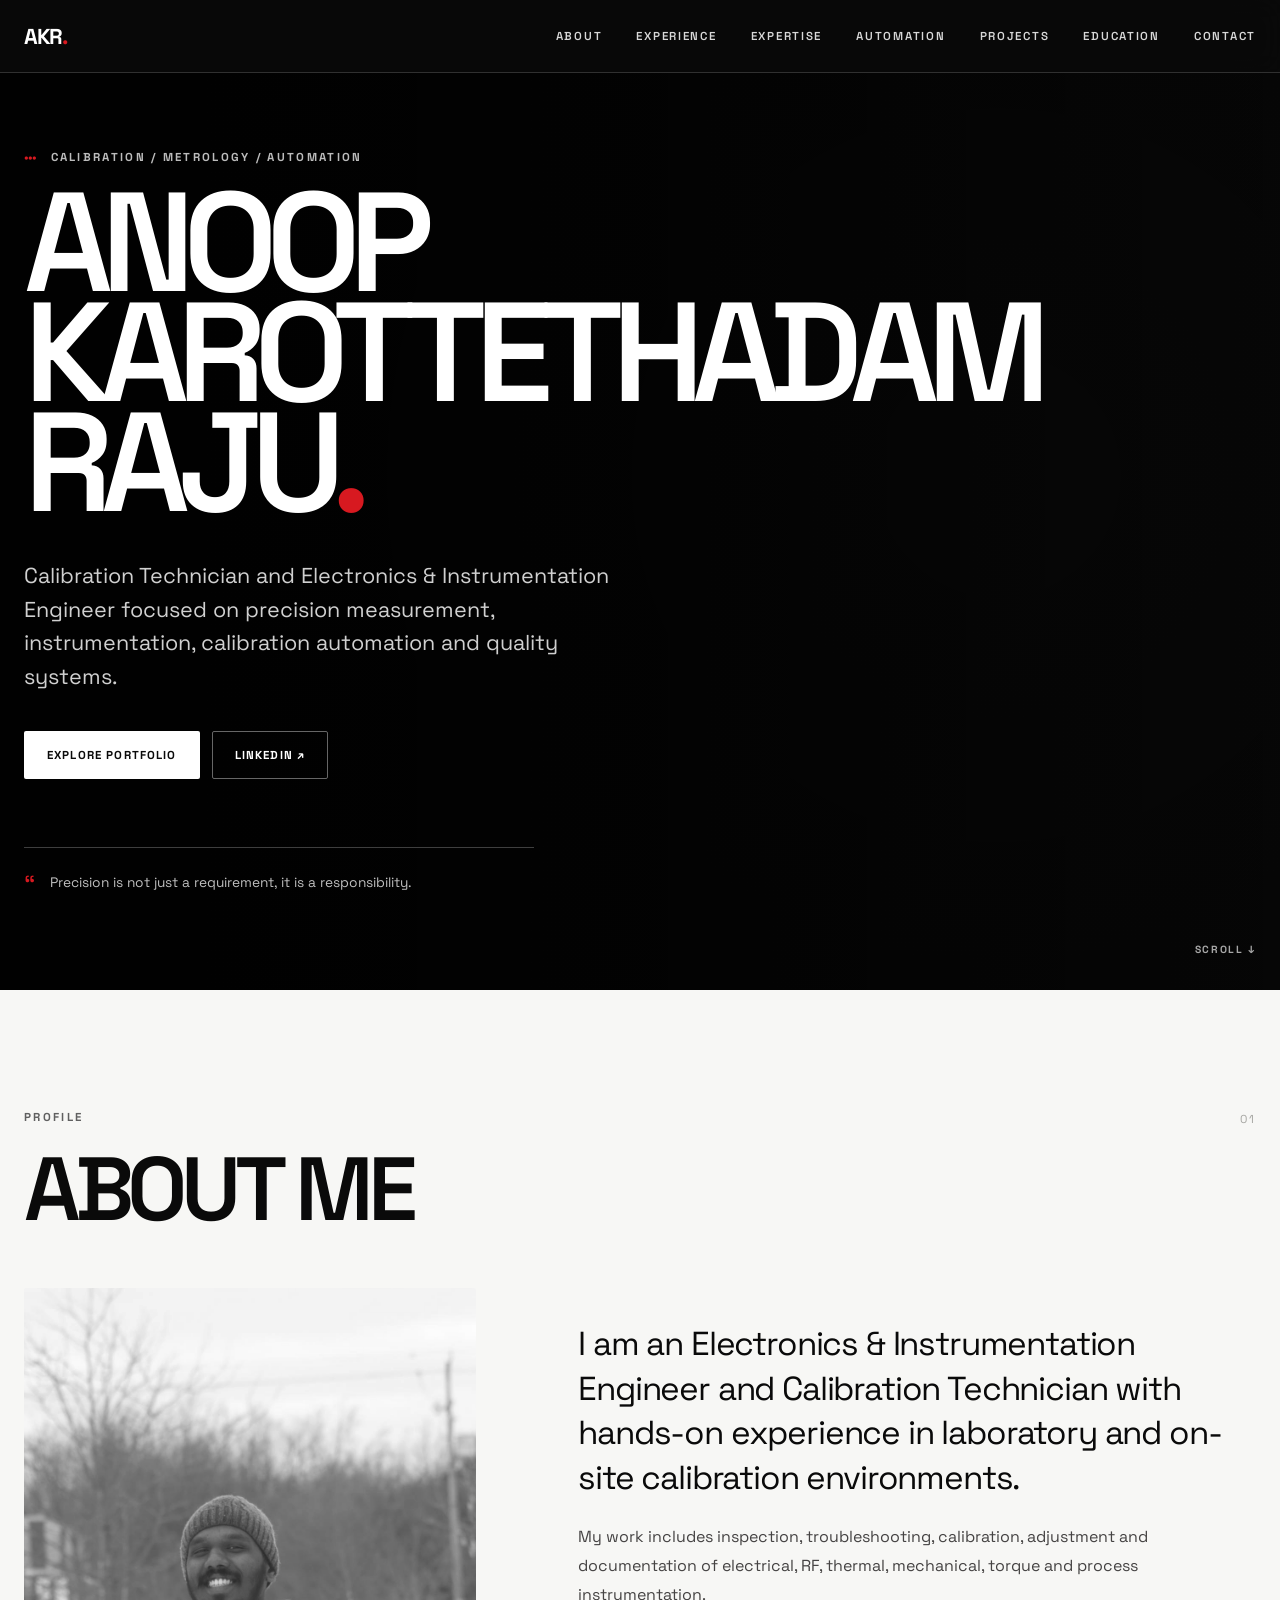
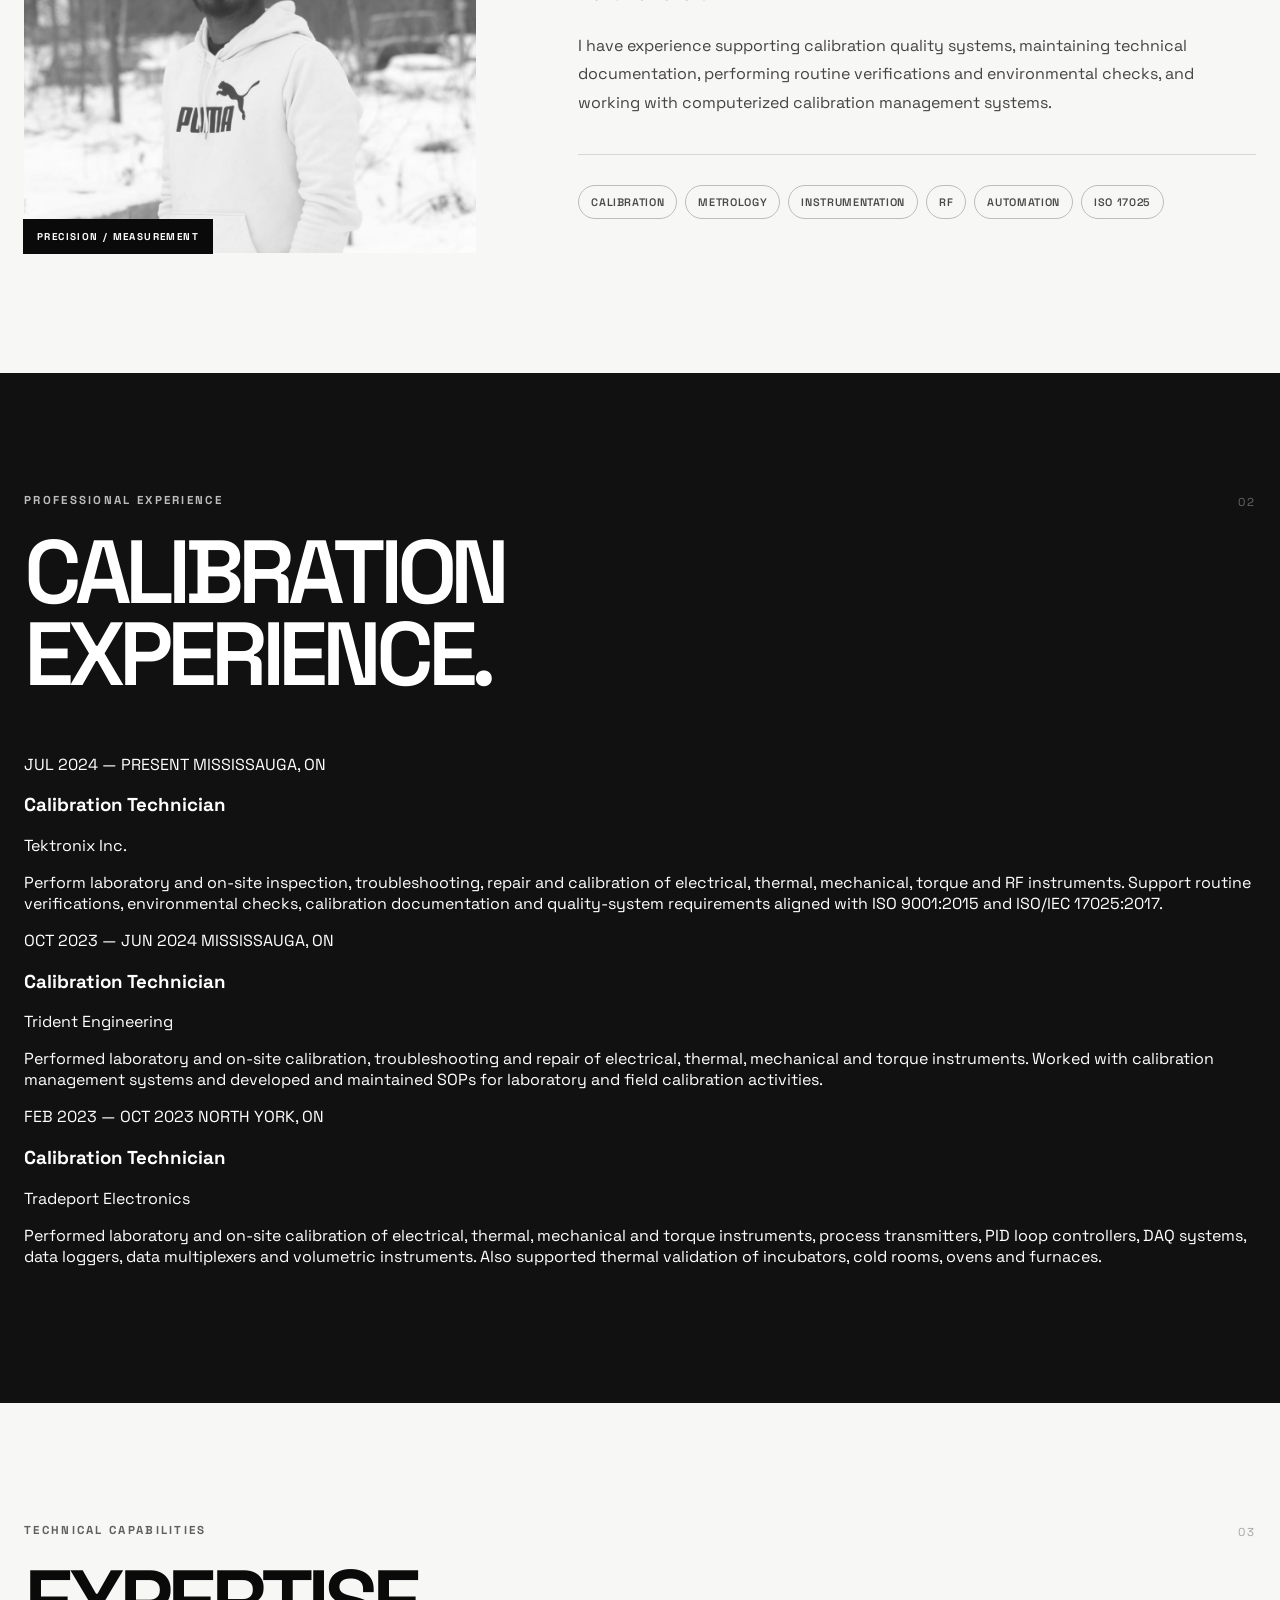
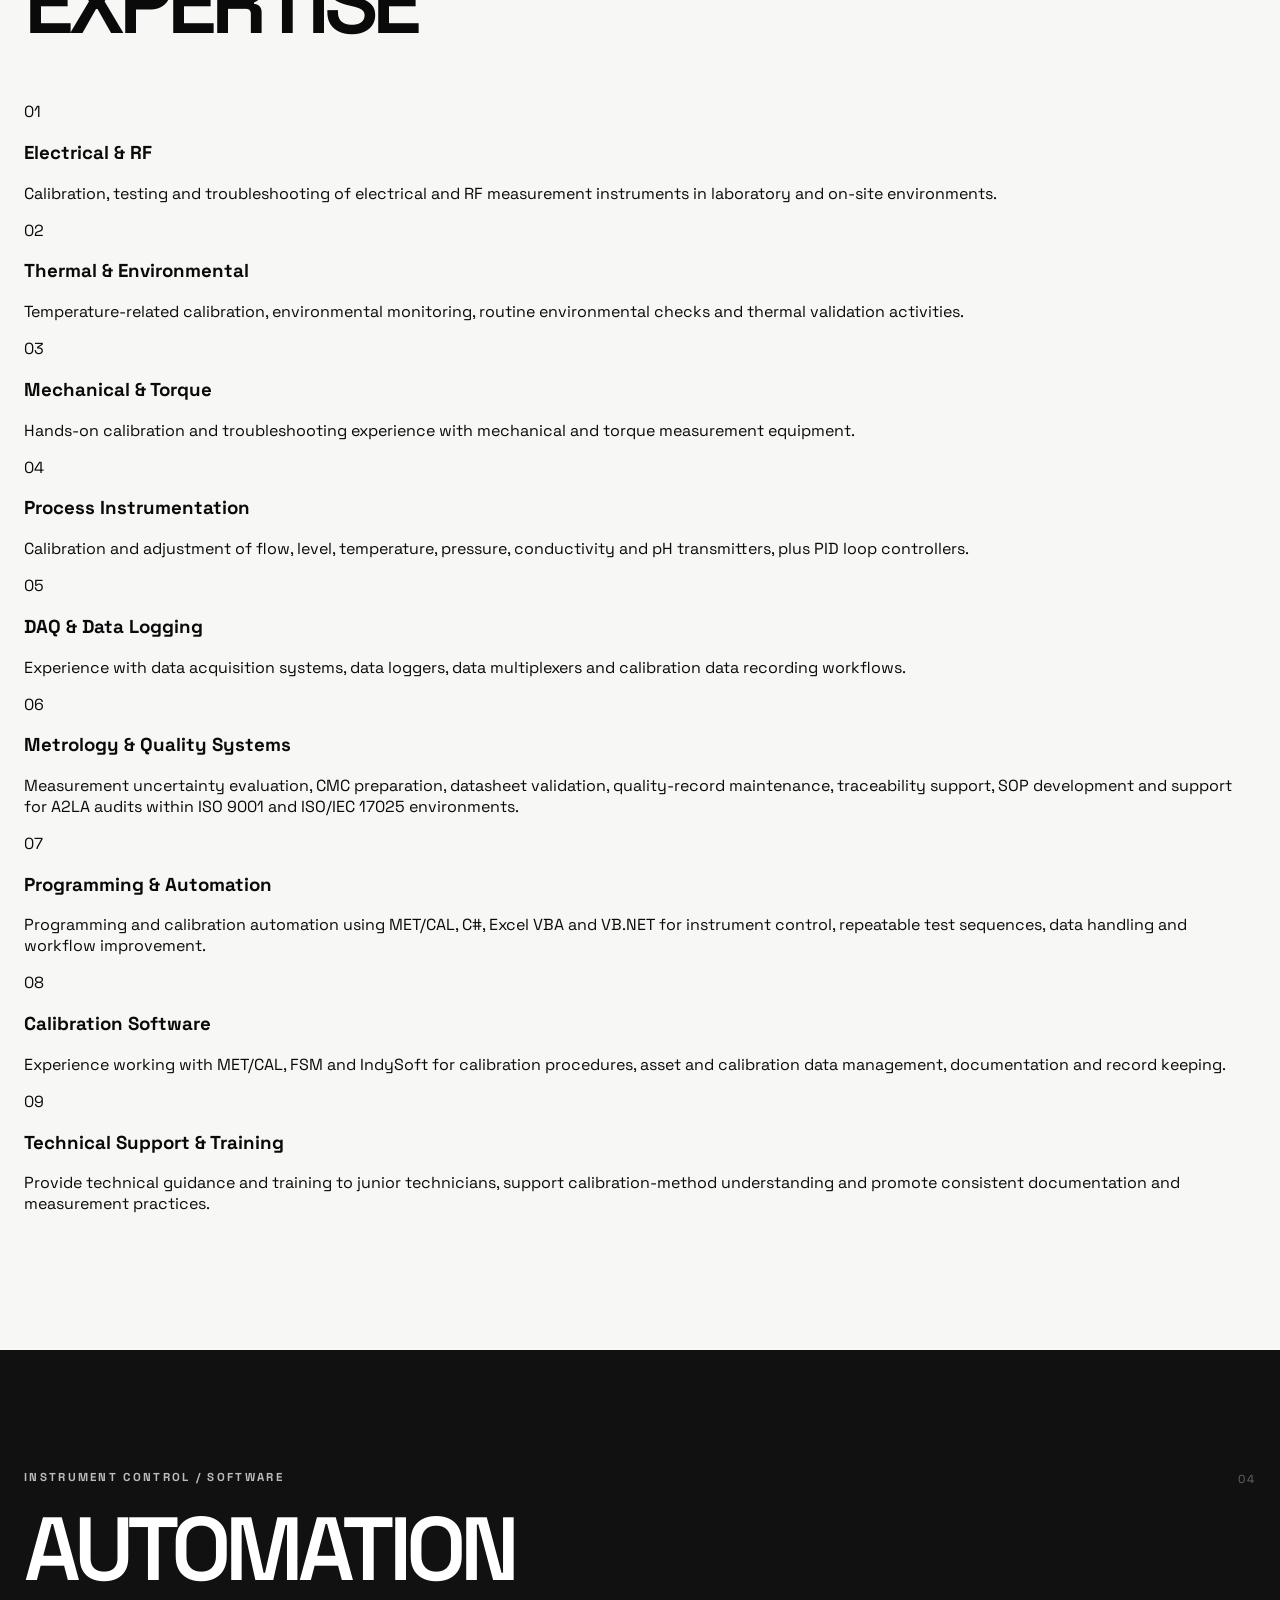
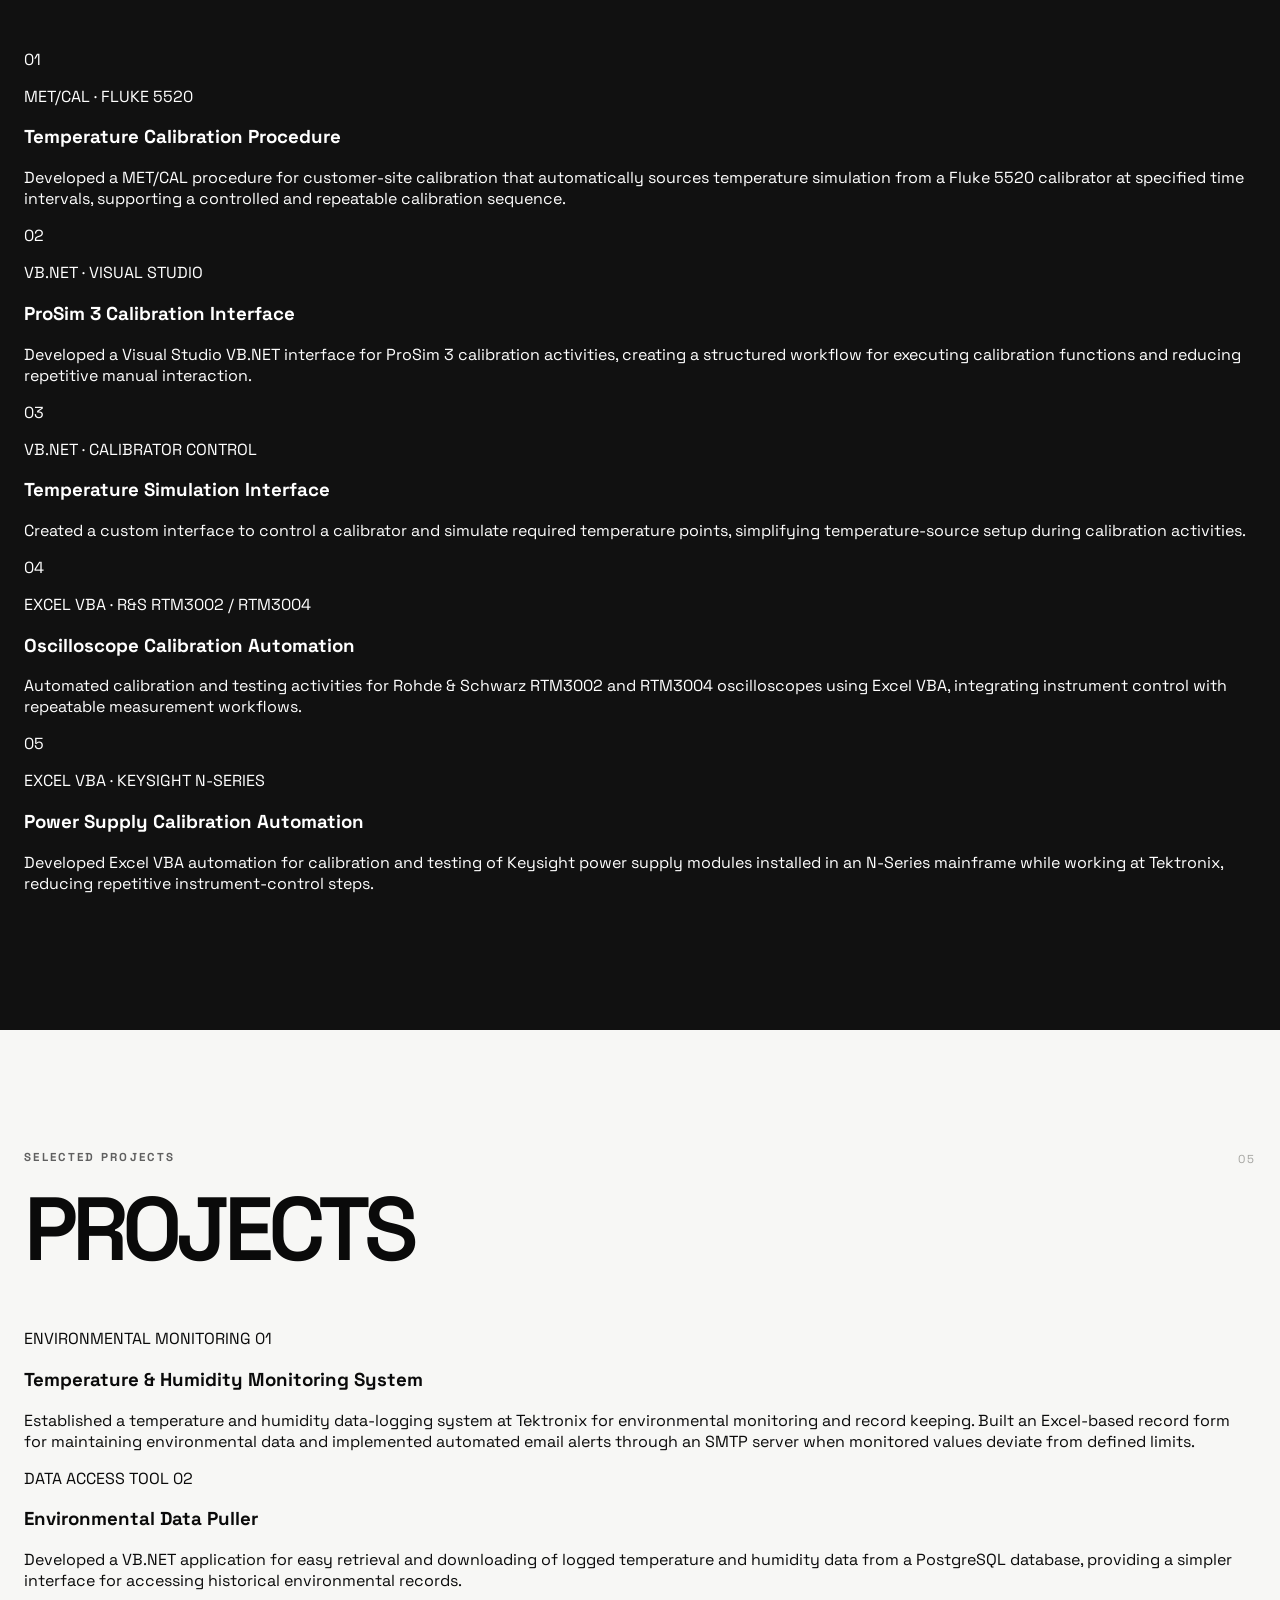
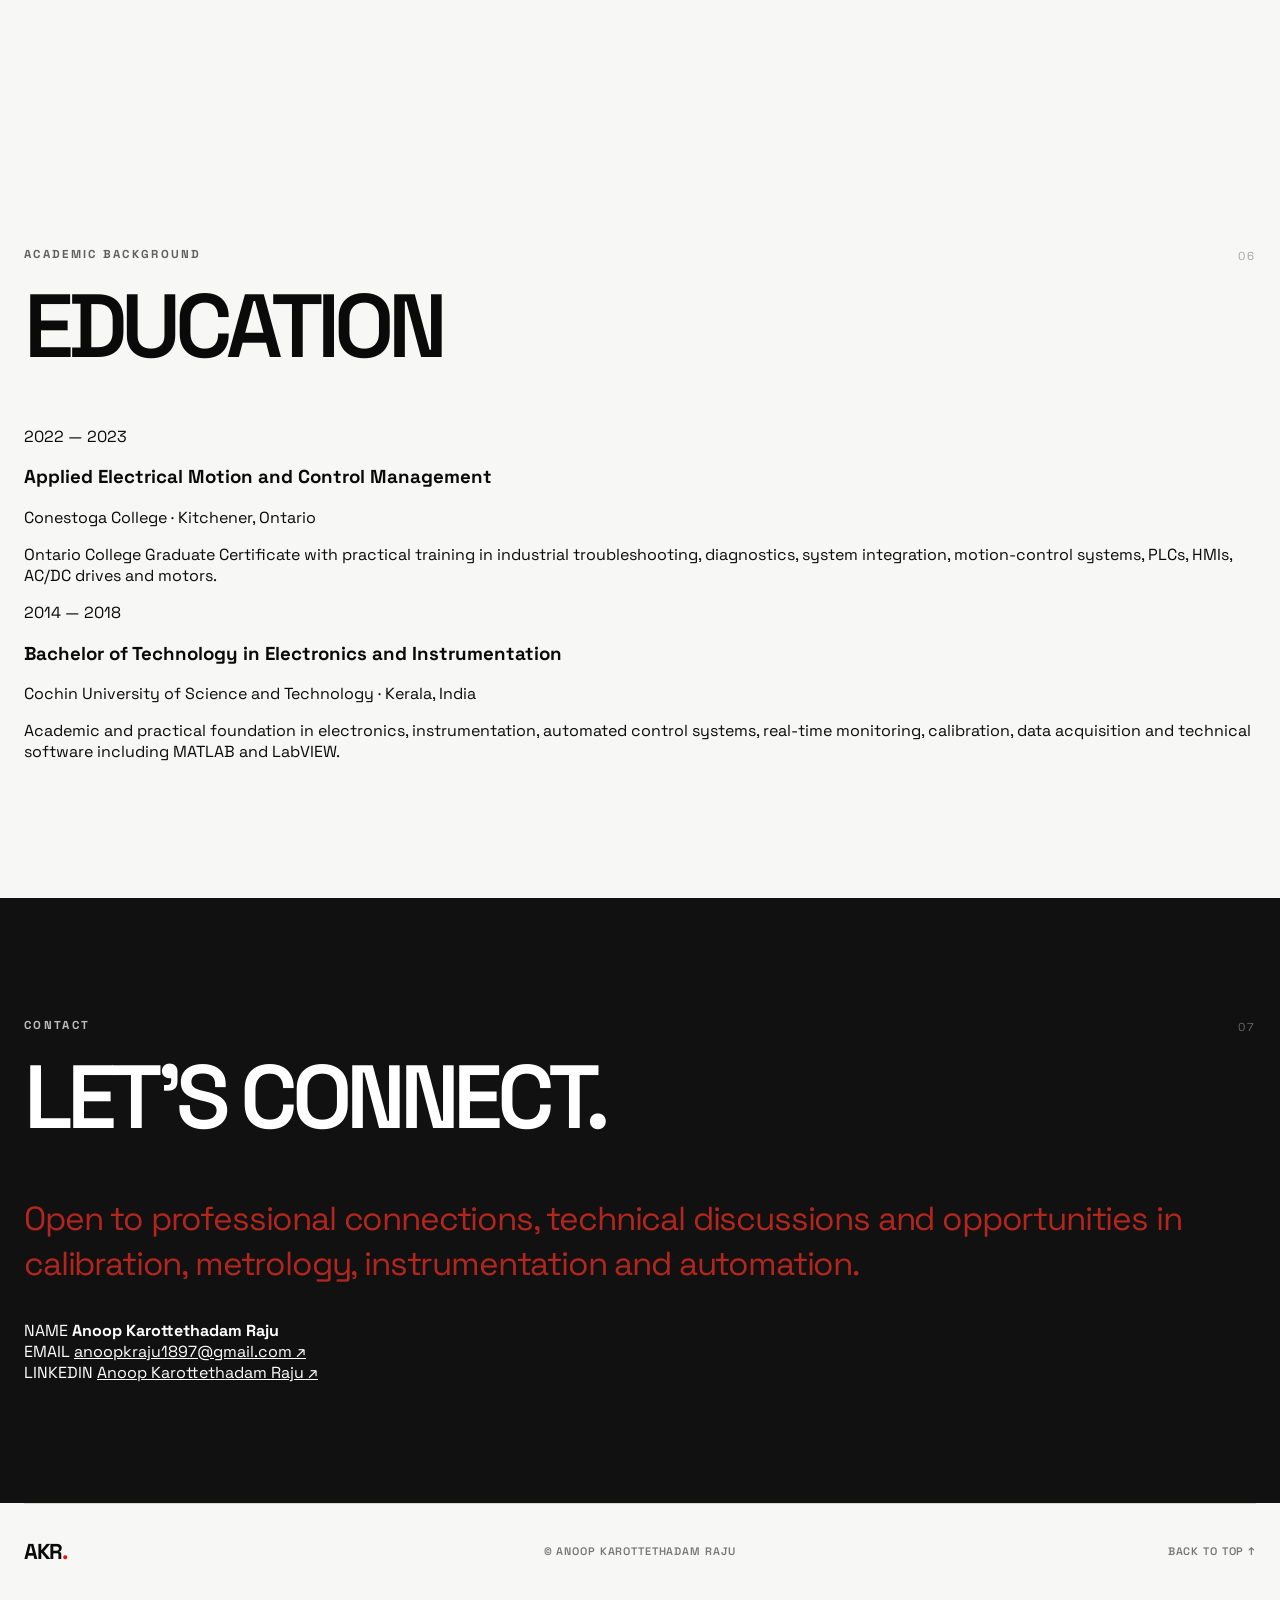
==== commit 9594fe71: "Add files via upload" ====
--- a/index.html
+++ b/index.html
@@ -3,8 +3,9 @@
 <head>
     <meta charset="UTF-8">
     <meta name="viewport" content="width=device-width, initial-scale=1.0">
-    <meta name="description" content="Portfolio of Anoop Raju, an Electronics & Instrumentation Engineer specializing in calibration, automation, quality systems and precision measurement.">
-    <title>Anoop Raju | Calibration & Instrumentation</title>
+    <meta name="description" content="Portfolio of Anoop Karottethadam Raju, a Calibration Technician and Electronics & Instrumentation Engineer specializing in calibration, metrology, automation, instrumentation and quality systems.">
+    <title>Anoop Karottethadam Raju | Calibration & Instrumentation</title>
+
     <link rel="preconnect" href="https://fonts.googleapis.com">
     <link rel="preconnect" href="https://fonts.gstatic.com" crossorigin>
     <link href="https://fonts.googleapis.com/css2?family=Space+Grotesk:wght@400;500;600;700&display=swap" rel="stylesheet">
@@ -14,16 +15,22 @@
 <body>
     <header class="site-header">
         <nav class="Navbar" aria-label="Primary navigation">
-            <a class="brand" href="#Home" aria-label="Anoop Raju home">AR<span>.</span></a>
+            <a class="brand" href="#Home" aria-label="Anoop Karottethadam Raju home">AKR<span>.</span></a>
+
             <div class="nav-links">
                 <a href="#About">About</a>
-                <a href="#GitHub">GitHub</a>
+                <a href="#Experience">Experience</a>
+                <a href="#Expertise">Expertise</a>
+                <a href="#Automation">Automation</a>
+                <a href="#Projects">Projects</a>
+                <a href="#Education">Education</a>
                 <a href="#Contact">Contact</a>
             </div>
         </nav>
     </header>
 
     <main>
+        <!-- HERO -->
         <section class="hero" id="Home">
             <video autoplay muted loop playsinline id="Typing_Video" aria-hidden="true">
                 <source src="images/video/Typing.mp4" type="video/mp4">
@@ -31,13 +38,18 @@
             <div class="hero-overlay"></div>
 
             <div class="hero-content">
-                <p class="eyebrow"><span class="dot-grid" aria-hidden="true">•••</span> CALIBRATION / AUTOMATION / QUALITY</p>
-                <h1>Anoop<br>Raju<span class="accent-dot">.</span></h1>
-                <p class="hero-lead">Electronics &amp; Instrumentation Engineer focused on precision measurement, calibration automation and quality systems.</p>
+                <p class="eyebrow"><span class="dot-grid" aria-hidden="true">•••</span> CALIBRATION / METROLOGY / AUTOMATION</p>
+
+                <h1>Anoop<br>Karottethadam<br>Raju<span class="accent-dot">.</span></h1>
+
+                <p class="hero-lead">
+                    Calibration Technician and Electronics &amp; Instrumentation Engineer focused on
+                    precision measurement, instrumentation, calibration automation and quality systems.
+                </p>
 
                 <div class="hero-actions">
                     <a class="button button-primary" href="#About">Explore portfolio</a>
-                    <a class="button button-secondary" href="https://github.com/Anoopkraju" target="_blank" rel="noopener noreferrer">View GitHub ↗</a>
+                    <a class="button button-secondary" href="https://www.linkedin.com/in/anoop-karottethadam-raju-bb37a3165/" target="_blank" rel="noopener noreferrer">LinkedIn ↗</a>
                 </div>
 
                 <div class="hero-quote">
@@ -49,8 +61,10 @@
             <a class="scroll-cue" href="#About" aria-label="Scroll to About section">SCROLL ↓</a>
         </section>
 
+        <!-- ABOUT -->
         <section class="section" id="About">
             <div class="section-number">01</div>
+
             <div class="section-heading">
                 <p class="eyebrow">PROFILE</p>
                 <h2>About me</h2>
@@ -58,86 +72,335 @@
 
             <div class="about-grid">
                 <div class="portrait-wrap">
-                    <img class="portrait" src="images/anoop.jpg" alt="Portrait of Anoop Raju">
+                    <img class="portrait" src="images/anoop.jpeg" alt="Portrait of Anoop Karottethadam Raju">
                     <div class="image-label">PRECISION / MEASUREMENT</div>
                 </div>
 
                 <div class="about-copy">
-                    <p class="large-copy">I am an Electronics &amp; Instrumentation Engineer with experience in calibration laboratories and industrial environments.</p>
-                    <p>My expertise includes thermal, pressure, electrical, and process instrumentation calibration, along with uncertainty analysis and ISO 17025 compliance.</p>
-                    <p>I am passionate about precision measurement, quality systems, and continuous improvement.</p>
+                    <p class="large-copy">
+                        I am an Electronics &amp; Instrumentation Engineer and Calibration Technician with hands-on experience in laboratory and on-site calibration environments.
+                    </p>
+
+                    <p>
+                        My work includes inspection, troubleshooting, calibration, adjustment and documentation of electrical, RF, thermal, mechanical, torque and process instrumentation.
+                    </p>
+
+                    <p>
+                        I have experience supporting calibration quality systems, maintaining technical documentation, performing routine verifications and environmental checks, and working with computerized calibration management systems.
+                    </p>
 
                     <div class="skill-strip" aria-label="Areas of specialization">
                         <span>Calibration</span>
+                        <span>Metrology</span>
                         <span>Instrumentation</span>
+                        <span>RF</span>
                         <span>Automation</span>
                         <span>ISO 17025</span>
-                        <span>Uncertainty</span>
-                    </div>
-                </div>
-            </div>
-        </section>
-
-        <section class="section dark-section" id="GitHub">
+                    </div>
+                </div>
+            </div>
+        </section>
+
+        <!-- EXPERIENCE -->
+        <section class="section dark-section" id="Experience">
             <div class="section-number">02</div>
-            <div class="github-grid">
-                <div>
-                    <p class="eyebrow light">CODE / PROJECTS</p>
-                    <h2>Built with curiosity.<br>Improved with precision.</h2>
-                    <p class="github-copy">You can view my coding projects and portfolio work on my GitHub profile.</p>
-                    <a class="button button-light" href="https://github.com/Anoopkraju" target="_blank" rel="noopener noreferrer">github.com/Anoopkraju ↗</a>
-                </div>
-
-                <a class="github-card" href="https://github.com/Anoopkraju" target="_blank" rel="noopener noreferrer" aria-label="Visit Anoop Raju's GitHub profile">
-                    <img src="images/GitHub.png" alt="GitHub logo">
-                    <div>
-                        <span>GITHUB PROFILE</span>
-                        <strong>Anoopkraju</strong>
-                    </div>
-                    <span class="card-arrow">↗</span>
-                </a>
-            </div>
-        </section>
-
-        <section class="section contact-section" id="Contact">
+
+            <div class="section-heading">
+                <p class="eyebrow light">PROFESSIONAL EXPERIENCE</p>
+                <h2>Calibration<br>experience.</h2>
+            </div>
+
+            <div class="timeline">
+                <article class="timeline-item">
+                    <div class="timeline-meta">
+                        <span>JUL 2024 — PRESENT</span>
+                        <span>MISSISSAUGA, ON</span>
+                    </div>
+                    <div class="timeline-content">
+                        <h3>Calibration Technician</h3>
+                        <p class="company">Tektronix Inc.</p>
+                        <p>
+                            Perform laboratory and on-site inspection, troubleshooting, repair and calibration of electrical, thermal, mechanical, torque and RF instruments. Support routine verifications, environmental checks, calibration documentation and quality-system requirements aligned with ISO 9001:2015 and ISO/IEC 17025:2017.
+                        </p>
+                    </div>
+                </article>
+
+                <article class="timeline-item">
+                    <div class="timeline-meta">
+                        <span>OCT 2023 — JUN 2024</span>
+                        <span>MISSISSAUGA, ON</span>
+                    </div>
+                    <div class="timeline-content">
+                        <h3>Calibration Technician</h3>
+                        <p class="company">Trident Engineering</p>
+                        <p>
+                            Performed laboratory and on-site calibration, troubleshooting and repair of electrical, thermal, mechanical and torque instruments. Worked with calibration management systems and developed and maintained SOPs for laboratory and field calibration activities.
+                        </p>
+                    </div>
+                </article>
+
+                <article class="timeline-item">
+                    <div class="timeline-meta">
+                        <span>FEB 2023 — OCT 2023</span>
+                        <span>NORTH YORK, ON</span>
+                    </div>
+                    <div class="timeline-content">
+                        <h3>Calibration Technician</h3>
+                        <p class="company">Tradeport Electronics</p>
+                        <p>
+                            Performed laboratory and on-site calibration of electrical, thermal, mechanical and torque instruments, process transmitters, PID loop controllers, DAQ systems, data loggers, data multiplexers and volumetric instruments. Also supported thermal validation of incubators, cold rooms, ovens and furnaces.
+                        </p>
+                    </div>
+                </article>
+            </div>
+        </section>
+
+        <!-- EXPERTISE -->
+        <section class="section" id="Expertise">
             <div class="section-number">03</div>
-            <div class="section-heading">
-                <p class="eyebrow">CONTACT</p>
+
+            <div class="section-heading">
+                <p class="eyebrow">TECHNICAL CAPABILITIES</p>
+                <h2>Expertise</h2>
+            </div>
+
+            <div class="expertise-grid">
+                <article class="expertise-card">
+                    <span class="card-index">01</span>
+                    <h3>Electrical &amp; RF</h3>
+                    <p>Calibration, testing and troubleshooting of electrical and RF measurement instruments in laboratory and on-site environments.</p>
+                </article>
+
+                <article class="expertise-card">
+                    <span class="card-index">02</span>
+                    <h3>Thermal &amp; Environmental</h3>
+                    <p>Temperature-related calibration, environmental monitoring, routine environmental checks and thermal validation activities.</p>
+                </article>
+
+                <article class="expertise-card">
+                    <span class="card-index">03</span>
+                    <h3>Mechanical &amp; Torque</h3>
+                    <p>Hands-on calibration and troubleshooting experience with mechanical and torque measurement equipment.</p>
+                </article>
+
+                <article class="expertise-card">
+                    <span class="card-index">04</span>
+                    <h3>Process Instrumentation</h3>
+                    <p>Calibration and adjustment of flow, level, temperature, pressure, conductivity and pH transmitters, plus PID loop controllers.</p>
+                </article>
+
+                <article class="expertise-card">
+                    <span class="card-index">05</span>
+                    <h3>DAQ &amp; Data Logging</h3>
+                    <p>Experience with data acquisition systems, data loggers, data multiplexers and calibration data recording workflows.</p>
+                </article>
+
+                <article class="expertise-card">
+                    <span class="card-index">06</span>
+                    <h3>Metrology &amp; Quality Systems</h3>
+                    <p>Measurement uncertainty evaluation, CMC preparation, datasheet validation, quality-record maintenance, traceability support, SOP development and support for A2LA audits within ISO 9001 and ISO/IEC 17025 environments.</p>
+                </article>
+
+                <article class="expertise-card">
+                    <span class="card-index">07</span>
+                    <h3>Programming &amp; Automation</h3>
+                    <p>Programming and calibration automation using MET/CAL, C#, Excel VBA and VB.NET for instrument control, repeatable test sequences, data handling and workflow improvement.</p>
+                </article>
+
+                <article class="expertise-card">
+                    <span class="card-index">08</span>
+                    <h3>Calibration Software</h3>
+                    <p>Experience working with MET/CAL, FSM and IndySoft for calibration procedures, asset and calibration data management, documentation and record keeping.</p>
+                </article>
+
+                <article class="expertise-card">
+                    <span class="card-index">09</span>
+                    <h3>Technical Support &amp; Training</h3>
+                    <p>Provide technical guidance and training to junior technicians, support calibration-method understanding and promote consistent documentation and measurement practices.</p>
+                </article>
+            </div>
+        </section>
+
+        <!-- AUTOMATION -->
+        <section class="section dark-section" id="Automation">
+            <div class="section-number">04</div>
+
+            <div class="section-heading">
+                <p class="eyebrow light">INSTRUMENT CONTROL / SOFTWARE</p>
+                <h2>Automation</h2>
+            </div>
+
+            <div class="automation-list">
+                <article class="automation-item">
+                    <div class="automation-number">01</div>
+                    <div>
+                        <p class="automation-tech">MET/CAL · FLUKE 5520</p>
+                        <h3>Temperature Calibration Procedure</h3>
+                        <p>
+                            Developed a MET/CAL procedure for customer-site calibration that automatically sources temperature simulation from a Fluke 5520 calibrator at specified time intervals, supporting a controlled and repeatable calibration sequence.
+                        </p>
+                    </div>
+                </article>
+
+                <article class="automation-item">
+                    <div class="automation-number">02</div>
+                    <div>
+                        <p class="automation-tech">VB.NET · VISUAL STUDIO</p>
+                        <h3>ProSim 3 Calibration Interface</h3>
+                        <p>
+                            Developed a Visual Studio VB.NET interface for ProSim 3 calibration activities, creating a structured workflow for executing calibration functions and reducing repetitive manual interaction.
+                        </p>
+                    </div>
+                </article>
+
+                <article class="automation-item">
+                    <div class="automation-number">03</div>
+                    <div>
+                        <p class="automation-tech">VB.NET · CALIBRATOR CONTROL</p>
+                        <h3>Temperature Simulation Interface</h3>
+                        <p>
+                            Created a custom interface to control a calibrator and simulate required temperature points, simplifying temperature-source setup during calibration activities.
+                        </p>
+                    </div>
+                </article>
+
+                <article class="automation-item">
+                    <div class="automation-number">04</div>
+                    <div>
+                        <p class="automation-tech">EXCEL VBA · R&amp;S RTM3002 / RTM3004</p>
+                        <h3>Oscilloscope Calibration Automation</h3>
+                        <p>
+                            Automated calibration and testing activities for Rohde &amp; Schwarz RTM3002 and RTM3004 oscilloscopes using Excel VBA, integrating instrument control with repeatable measurement workflows.
+                        </p>
+                    </div>
+                </article>
+
+                <article class="automation-item">
+                    <div class="automation-number">05</div>
+                    <div>
+                        <p class="automation-tech">EXCEL VBA · KEYSIGHT N-SERIES</p>
+                        <h3>Power Supply Calibration Automation</h3>
+                        <p>
+                            Developed Excel VBA automation for calibration and testing of Keysight power supply modules installed in an N-Series mainframe while working at Tektronix, reducing repetitive instrument-control steps.
+                        </p>
+                    </div>
+                </article>
+            </div>
+        </section>
+
+        <!-- PROJECTS -->
+        <section class="section" id="Projects">
+            <div class="section-number">05</div>
+
+            <div class="section-heading">
+                <p class="eyebrow">SELECTED PROJECTS</p>
+                <h2>Projects</h2>
+            </div>
+
+            <div class="projects-grid">
+                <article class="project-card project-featured">
+                    <div class="project-topline">
+                        <span>ENVIRONMENTAL MONITORING</span>
+                        <span>01</span>
+                    </div>
+
+                    <h3>Temperature &amp; Humidity Monitoring System</h3>
+                    <p>
+                        Established a temperature and humidity data-logging system at Tektronix for environmental monitoring and record keeping. Built an Excel-based record form for maintaining environmental data and implemented automated email alerts through an SMTP server when monitored values deviate from defined limits.
+                    </p>
+
+                   
+                </article>
+
+                <article class="project-card">
+                    <div class="project-topline">
+                        <span>DATA ACCESS TOOL</span>
+                        <span>02</span>
+                    </div>
+
+                    <h3>Environmental Data Puller</h3>
+                    <p>
+                        Developed a VB.NET application for easy retrieval and downloading of logged temperature and humidity data from a PostgreSQL database, providing a simpler interface for accessing historical environmental records.
+                    </p>
+
+                    
+                </article>
+            </div>
+        </section>
+
+        <!-- EDUCATION -->
+        <section class="section education-section" id="Education">
+            <div class="section-number">06</div>
+
+            <div class="section-heading">
+                <p class="eyebrow">ACADEMIC BACKGROUND</p>
+                <h2>Education</h2>
+            </div>
+
+            <div class="education-list">
+                <article class="education-item">
+                    <div class="education-year">2022 — 2023</div>
+                    <div>
+                        <h3>Applied Electrical Motion and Control Management</h3>
+                        <p class="institution">Conestoga College · Kitchener, Ontario</p>
+                        <p>
+                            Ontario College Graduate Certificate with practical training in industrial troubleshooting, diagnostics, system integration, motion-control systems, PLCs, HMIs, AC/DC drives and motors.
+                        </p>
+                    </div>
+                </article>
+
+                <article class="education-item">
+                    <div class="education-year">2014 — 2018</div>
+                    <div>
+                        <h3>Bachelor of Technology in Electronics and Instrumentation</h3>
+                        <p class="institution">Cochin University of Science and Technology · Kerala, India</p>
+                        <p>
+                            Academic and practical foundation in electronics, instrumentation, automated control systems, real-time monitoring, calibration, data acquisition and technical software including MATLAB and LabVIEW.
+                        </p>
+                    </div>
+                </article>
+            </div>
+        </section>
+
+        <!-- CONTACT -->
+        <section class="section dark-section contact-section" id="Contact">
+            <div class="section-number">07</div>
+
+            <div class="section-heading">
+                <p class="eyebrow light">CONTACT</p>
                 <h2>Let’s connect.</h2>
             </div>
 
-            <div class="contact-grid">
-                <div class="contact-intro">
-                    <p class="large-copy">Have a question, project idea, or professional opportunity?</p>
-                    <p>Send a message using the form and I’ll be happy to connect.</p>
-                    <a class="text-link" href="https://github.com/Anoopkraju" target="_blank" rel="noopener noreferrer">GitHub ↗</a>
-                </div>
-
-                <form action="" method="POST" class="contact-form">
-                    <div class="form-field">
-                        <label for="Name">Name</label>
-                        <input type="text" id="Name" name="Name" placeholder="Your name" autocomplete="name">
-                    </div>
-
-                    <div class="form-field">
-                        <label for="Email">Email</label>
-                        <input type="email" id="Email" name="Email" placeholder="you@example.com" autocomplete="email">
-                    </div>
-
-                    <div class="form-field">
-                        <label for="Message">Message</label>
-                        <textarea id="Message" name="Message" rows="5" placeholder="Write your message"></textarea>
-                    </div>
-
-                    <button type="submit">SEND MESSAGE <span>↗</span></button>
-                </form>
+            <div class="contact-info-grid">
+                <div class="contact-statement">
+                    <p class="large-copy light-copy">
+                        Open to professional connections, technical discussions and opportunities in calibration, metrology, instrumentation and automation.
+                    </p>
+                </div>
+
+                <div class="contact-details">
+                    <div class="contact-row">
+                        <span class="contact-label">NAME</span>
+                        <strong>Anoop Karottethadam Raju</strong>
+                    </div>
+
+                    <div class="contact-row">
+                        <span class="contact-label">EMAIL</span>
+                        <a href="mailto:anoopkraju1897@gmail.com">anoopkraju1897@gmail.com ↗</a>
+                    </div>
+
+                    <div class="contact-row">
+                        <span class="contact-label">LINKEDIN</span>
+                        <a href="https://www.linkedin.com/in/anoop-karottethadam-raju-bb37a3165/" target="_blank" rel="noopener noreferrer">Anoop Karottethadam Raju ↗</a>
+                    </div>
+                </div>
             </div>
         </section>
     </main>
 
     <footer>
-        <div class="footer-mark">AR<span>.</span></div>
-        <p>© Anoop Raju Portfolio</p>
+        <div class="footer-mark">AKR<span>.</span></div>
+        <p>© Anoop Karottethadam Raju</p>
         <a href="#Home">Back to top ↑</a>
     </footer>
 </body>
--- a/stylesheet/portfolio.css
+++ b/stylesheet/portfolio.css
@@ -52,7 +52,10 @@
     color: var(--white);
 }
 
-/* NAVIGATION */
+
+/* =========================================================
+   NAVIGATION
+   ========================================================= */
 
 .site-header {
     position: fixed;
@@ -127,7 +130,10 @@
     width: 100%;
 }
 
-/* HERO */
+
+/* =========================================================
+   HERO
+   ========================================================= */
 
 .hero {
     position: relative;
@@ -152,8 +158,17 @@
     position: absolute;
     inset: 0;
     background:
-        linear-gradient(90deg, rgba(0, 0, 0, 0.92) 0%, rgba(0, 0, 0, 0.72) 48%, rgba(0, 0, 0, 0.3) 100%),
-        radial-gradient(circle at 78% 48%, transparent 0, rgba(0, 0, 0, 0.32) 70%);
+        linear-gradient(
+            90deg,
+            rgba(0, 0, 0, 0.92) 0%,
+            rgba(0, 0, 0, 0.72) 48%,
+            rgba(0, 0, 0, 0.3) 100%
+        ),
+        radial-gradient(
+            circle at 78% 48%,
+            transparent 0,
+            rgba(0, 0, 0, 0.32) 70%
+        );
 }
 
 .hero-content {
@@ -280,7 +295,10 @@
     letter-spacing: 0.16em;
 }
 
-/* GENERAL SECTIONS */
+
+/* =========================================================
+   GENERAL SECTIONS
+   ========================================================= */
 
 .section {
     position: relative;
@@ -311,7 +329,10 @@
     font-weight: 600;
 }
 
-/* ABOUT */
+
+/* =========================================================
+   ABOUT
+   ========================================================= */
 
 .about-grid {
     display: grid;
@@ -349,7 +370,7 @@
 .contact-intro p,
 .github-copy {
     margin: 0 0 22px;
-    color: #4a4a48;
+    color: #454343;
     font-size: 1rem;
     line-height: 1.8;
 }
@@ -381,7 +402,10 @@
     text-transform: uppercase;
 }
 
-/* GITHUB */
+
+/* =========================================================
+   DARK SECTIONS
+   ========================================================= */
 
 .dark-section {
     width: 100%;
@@ -432,7 +456,10 @@
     justify-content: space-between;
     border: 1px solid #333;
     text-decoration: none;
-    transition: transform 180ms ease, border-color 180ms ease, background 180ms ease;
+    transition:
+        transform 180ms ease,
+        border-color 180ms ease,
+        background 180ms ease;
 }
 
 .github-card:hover {
@@ -471,7 +498,10 @@
     font-size: 1.5rem;
 }
 
-/* CONTACT */
+
+/* =========================================================
+   CONTACT
+   ========================================================= */
 
 .contact-grid {
     display: grid;
@@ -559,7 +589,15 @@
     border-color: var(--accent);
 }
 
-/* FOOTER */
+/* Dark-red contact statement */
+.contact-statement .large-copy {
+    color: #b3261e !important;
+}
+
+
+/* =========================================================
+   FOOTER
+   ========================================================= */
 
 footer {
     width: min(calc(100% - 48px), var(--max-width));
@@ -587,9 +625,13 @@
     text-decoration: none;
 }
 
-/* RESPONSIVE */
+
+/* =========================================================
+   RESPONSIVE
+   ========================================================= */
 
 @media (max-width: 900px) {
+
     .about-grid,
     .github-grid,
     .contact-grid {
@@ -610,6 +652,7 @@
 }
 
 @media (max-width: 640px) {
+
     .Navbar,
     .hero-content,
     .section,
@@ -698,7 +741,13 @@
     }
 }
 
+
+/* =========================================================
+   REDUCED MOTION
+   ========================================================= */
+
 @media (prefers-reduced-motion: reduce) {
+
     html {
         scroll-behavior: auto;
     }
@@ -710,4 +759,4 @@
         animation-duration: 0.01ms !important;
         animation-iteration-count: 1 !important;
     }
-}
+}
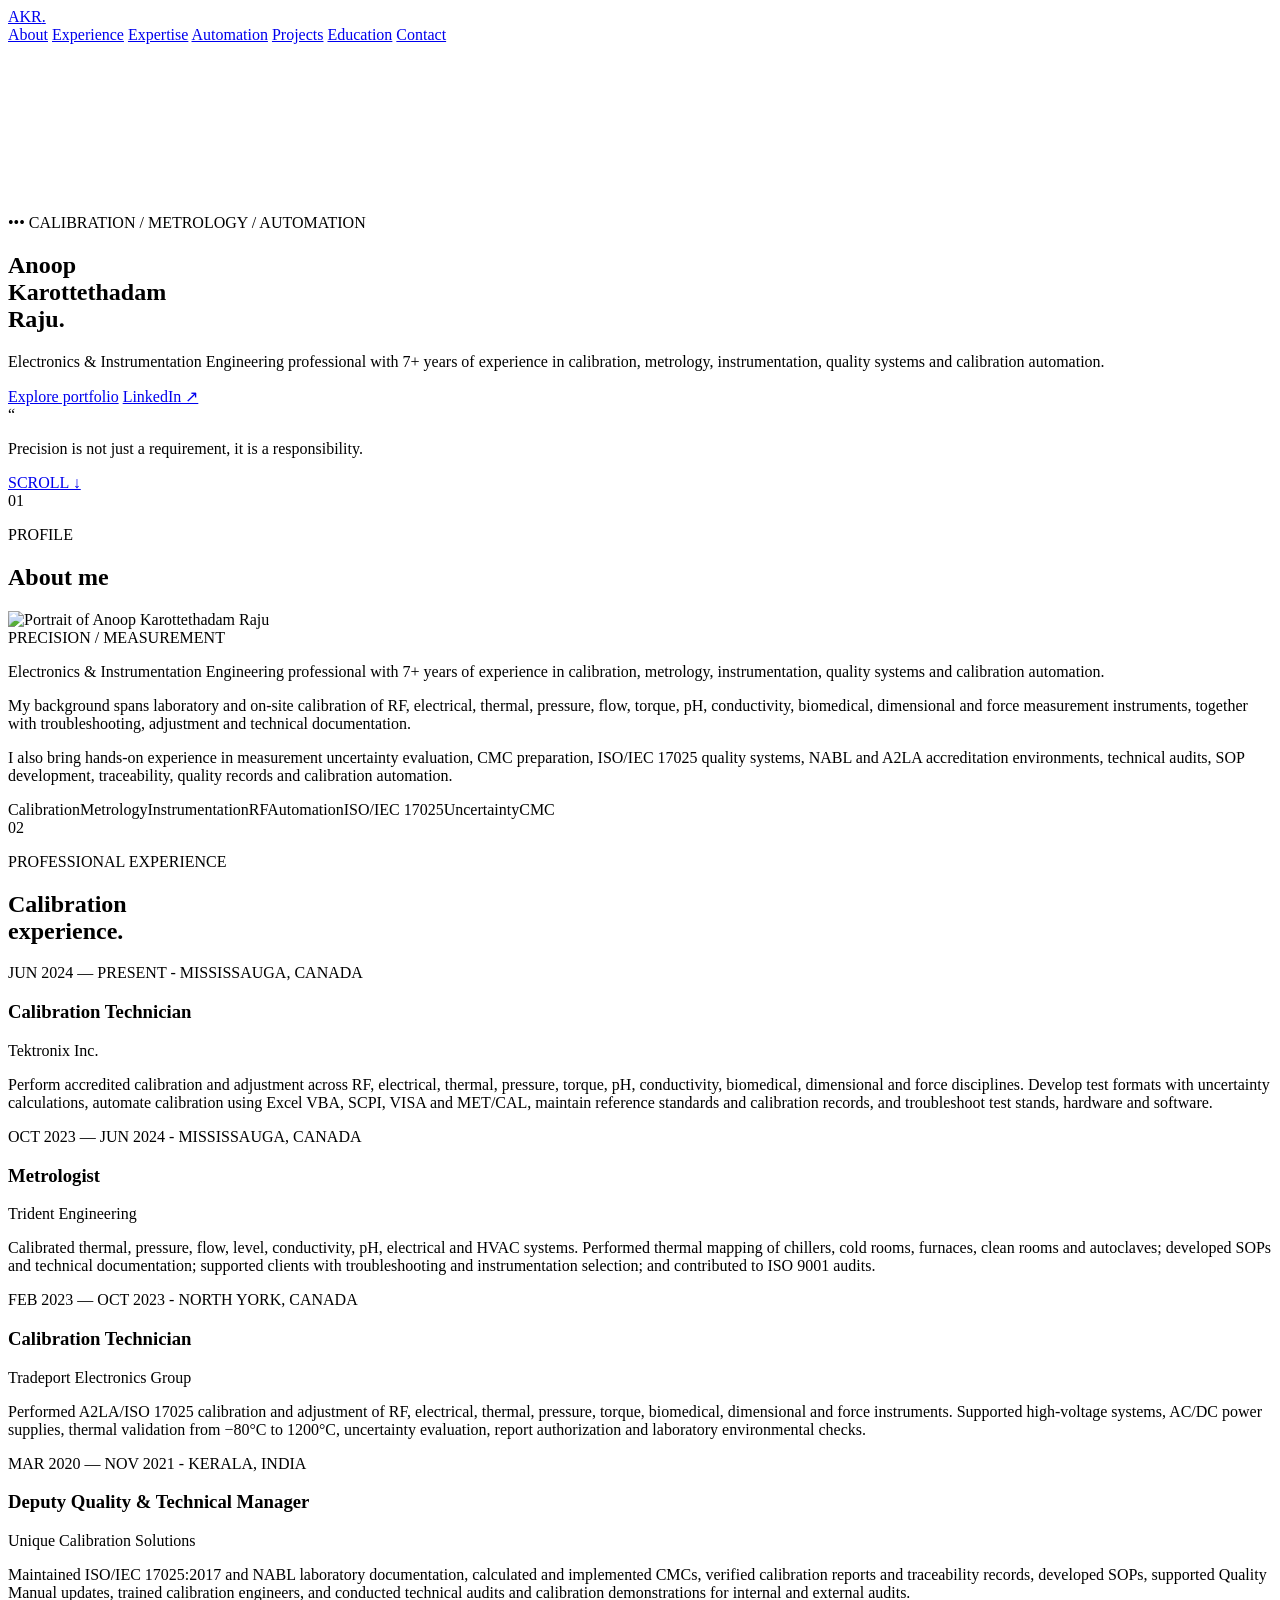
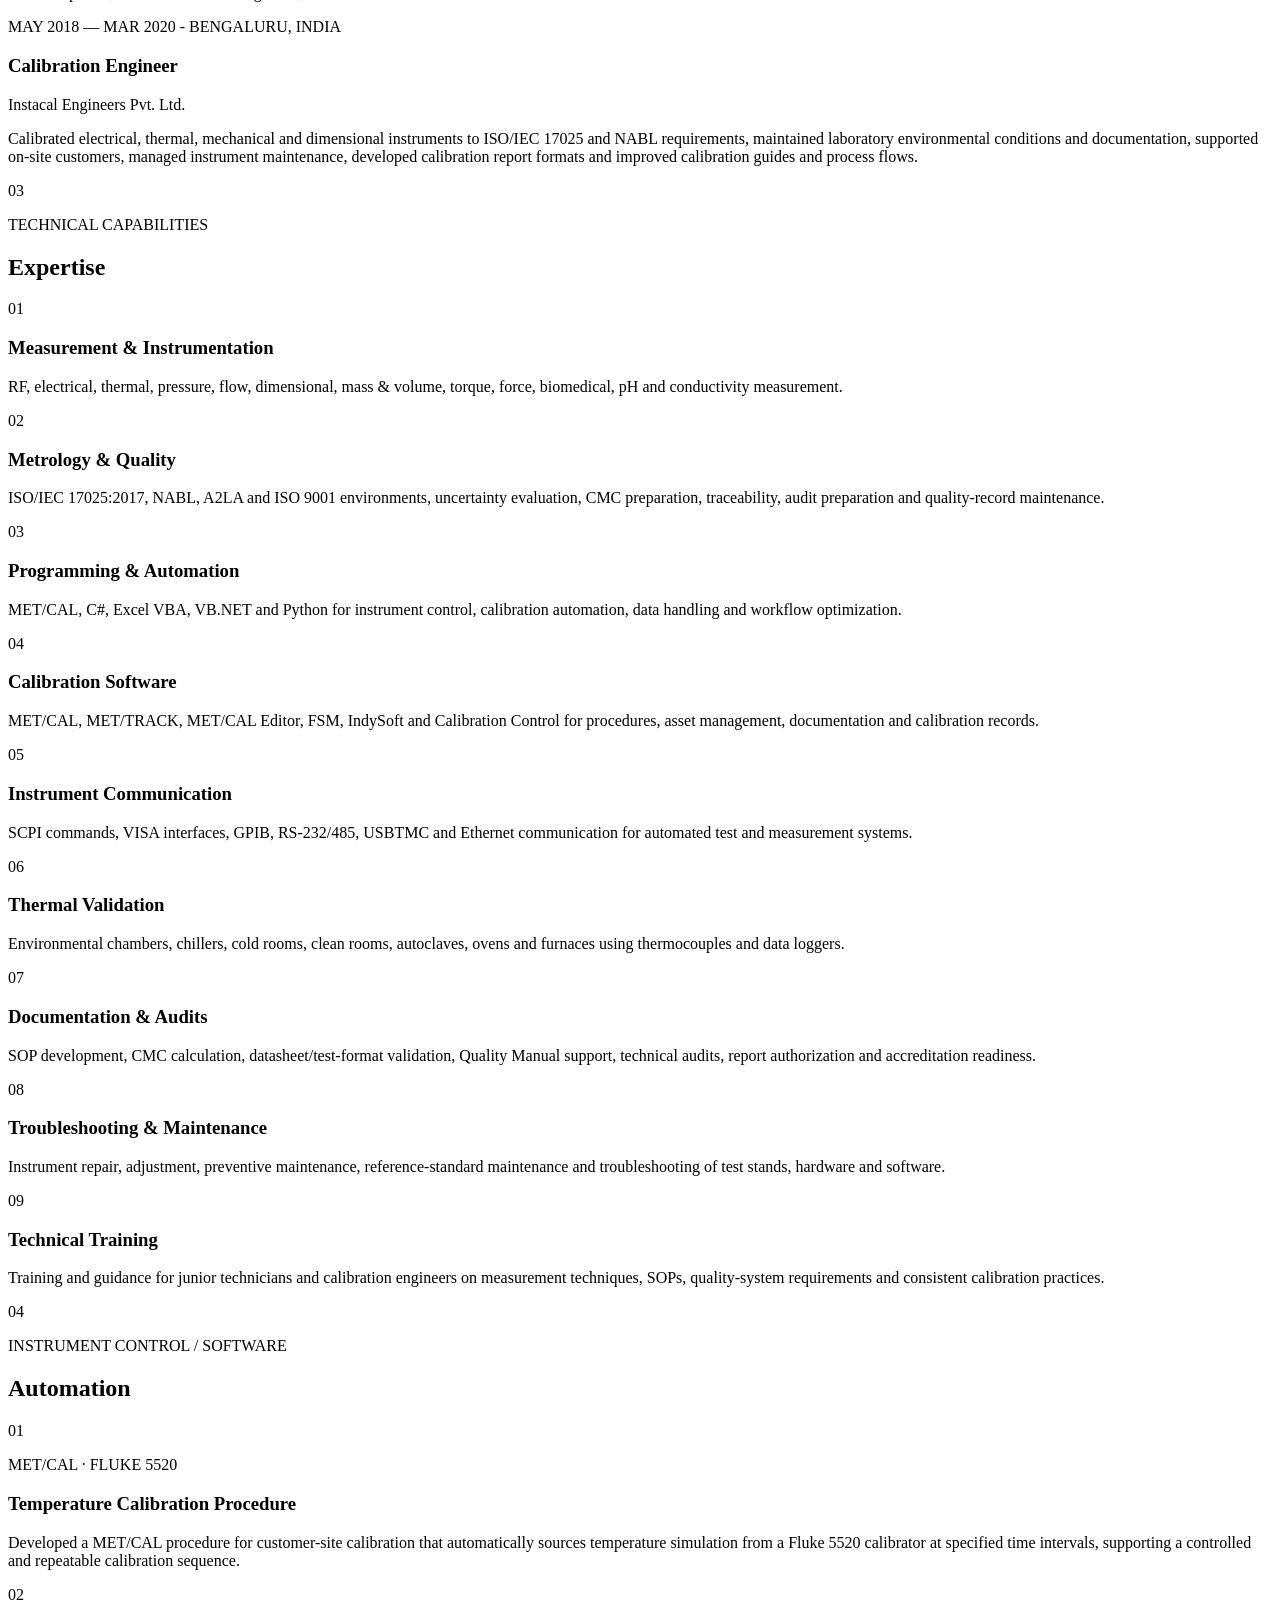
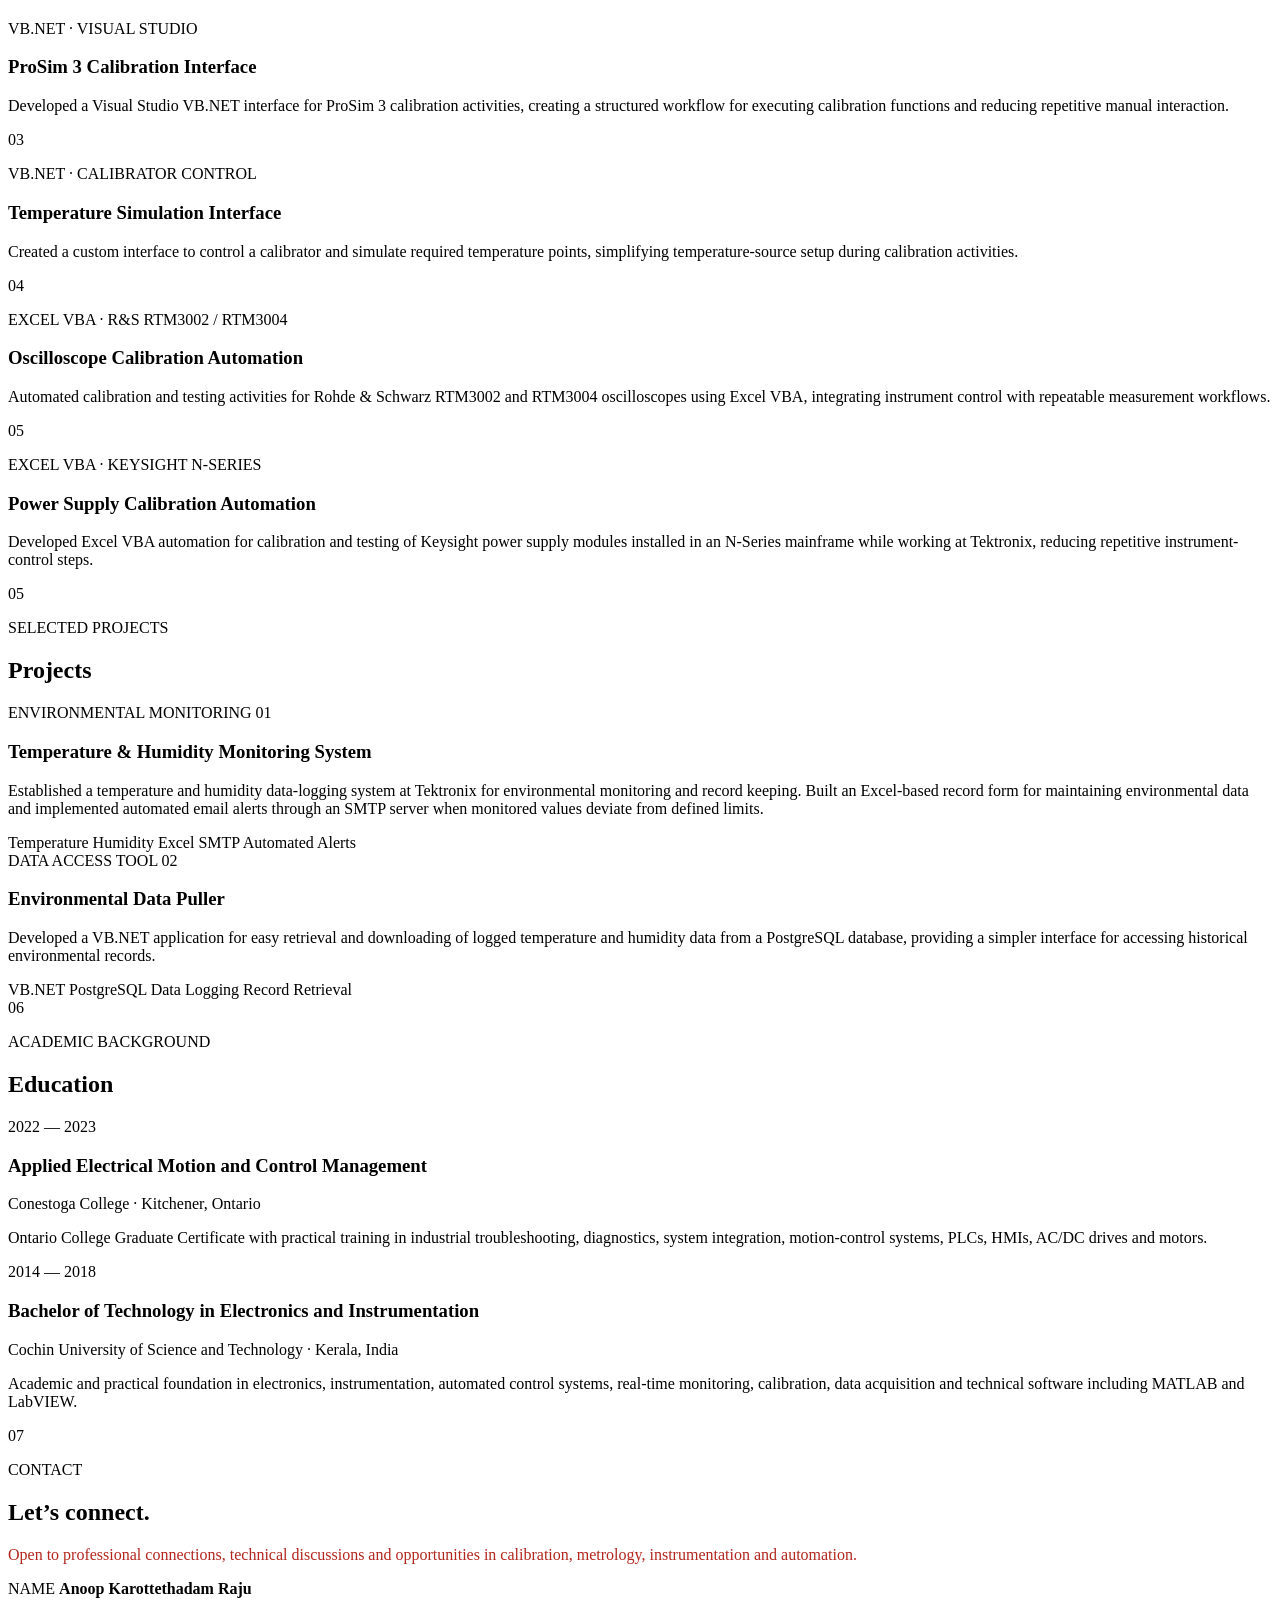
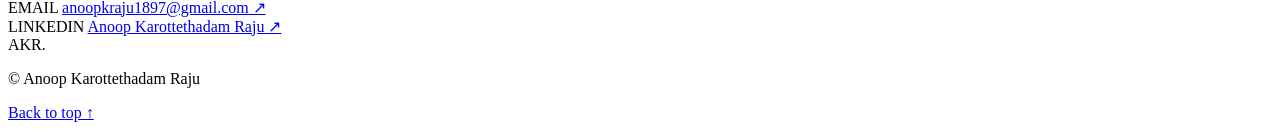
==== commit 2c99c15c: "Add files via upload" ====
--- a/index.html
+++ b/index.html
@@ -43,8 +43,8 @@
                 <h1>Anoop<br>Karottethadam<br>Raju<span class="accent-dot">.</span></h1>
 
                 <p class="hero-lead">
-                    Calibration Technician and Electronics &amp; Instrumentation Engineer focused on
-                    precision measurement, instrumentation, calibration automation and quality systems.
+                    Electronics &amp; Instrumentation Engineering professional with 7+ years of experience in
+                    calibration, metrology, instrumentation, quality systems and calibration automation.
                 </p>
 
                 <div class="hero-actions">
@@ -64,38 +64,18 @@
         <!-- ABOUT -->
         <section class="section" id="About">
             <div class="section-number">01</div>
-
-            <div class="section-heading">
-                <p class="eyebrow">PROFILE</p>
-                <h2>About me</h2>
-            </div>
-
+            <div class="section-heading"><p class="eyebrow">PROFILE</p><h2>About me</h2></div>
             <div class="about-grid">
                 <div class="portrait-wrap">
-                    <img class="portrait" src="images/anoop.jpeg" alt="Portrait of Anoop Karottethadam Raju">
+                    <img class="portrait" src="images/anoop.jpg" alt="Portrait of Anoop Karottethadam Raju">
                     <div class="image-label">PRECISION / MEASUREMENT</div>
                 </div>
-
                 <div class="about-copy">
-                    <p class="large-copy">
-                        I am an Electronics &amp; Instrumentation Engineer and Calibration Technician with hands-on experience in laboratory and on-site calibration environments.
-                    </p>
-
-                    <p>
-                        My work includes inspection, troubleshooting, calibration, adjustment and documentation of electrical, RF, thermal, mechanical, torque and process instrumentation.
-                    </p>
-
-                    <p>
-                        I have experience supporting calibration quality systems, maintaining technical documentation, performing routine verifications and environmental checks, and working with computerized calibration management systems.
-                    </p>
-
+                    <p class="large-copy">Electronics &amp; Instrumentation Engineering professional with 7+ years of experience in calibration, metrology, instrumentation, quality systems and calibration automation.</p>
+                    <p>My background spans laboratory and on-site calibration of RF, electrical, thermal, pressure, flow, torque, pH, conductivity, biomedical, dimensional and force measurement instruments, together with troubleshooting, adjustment and technical documentation.</p>
+                    <p>I also bring hands-on experience in measurement uncertainty evaluation, CMC preparation, ISO/IEC 17025 quality systems, NABL and A2LA accreditation environments, technical audits, SOP development, traceability, quality records and calibration automation.</p>
                     <div class="skill-strip" aria-label="Areas of specialization">
-                        <span>Calibration</span>
-                        <span>Metrology</span>
-                        <span>Instrumentation</span>
-                        <span>RF</span>
-                        <span>Automation</span>
-                        <span>ISO 17025</span>
+                        <span>Calibration</span><span>Metrology</span><span>Instrumentation</span><span>RF</span><span>Automation</span><span>ISO/IEC 17025</span><span>Uncertainty</span><span>CMC</span>
                     </div>
                 </div>
             </div>
@@ -104,120 +84,30 @@
         <!-- EXPERIENCE -->
         <section class="section dark-section" id="Experience">
             <div class="section-number">02</div>
-
-            <div class="section-heading">
-                <p class="eyebrow light">PROFESSIONAL EXPERIENCE</p>
-                <h2>Calibration<br>experience.</h2>
-            </div>
-
+            <div class="section-heading"><p class="eyebrow light">PROFESSIONAL EXPERIENCE</p><h2>Calibration<br>experience.</h2></div>
             <div class="timeline">
-                <article class="timeline-item">
-                    <div class="timeline-meta">
-                        <span>JUL 2024 — PRESENT</span>
-                        <span>MISSISSAUGA, ON</span>
-                    </div>
-                    <div class="timeline-content">
-                        <h3>Calibration Technician</h3>
-                        <p class="company">Tektronix Inc.</p>
-                        <p>
-                            Perform laboratory and on-site inspection, troubleshooting, repair and calibration of electrical, thermal, mechanical, torque and RF instruments. Support routine verifications, environmental checks, calibration documentation and quality-system requirements aligned with ISO 9001:2015 and ISO/IEC 17025:2017.
-                        </p>
-                    </div>
-                </article>
-
-                <article class="timeline-item">
-                    <div class="timeline-meta">
-                        <span>OCT 2023 — JUN 2024</span>
-                        <span>MISSISSAUGA, ON</span>
-                    </div>
-                    <div class="timeline-content">
-                        <h3>Calibration Technician</h3>
-                        <p class="company">Trident Engineering</p>
-                        <p>
-                            Performed laboratory and on-site calibration, troubleshooting and repair of electrical, thermal, mechanical and torque instruments. Worked with calibration management systems and developed and maintained SOPs for laboratory and field calibration activities.
-                        </p>
-                    </div>
-                </article>
-
-                <article class="timeline-item">
-                    <div class="timeline-meta">
-                        <span>FEB 2023 — OCT 2023</span>
-                        <span>NORTH YORK, ON</span>
-                    </div>
-                    <div class="timeline-content">
-                        <h3>Calibration Technician</h3>
-                        <p class="company">Tradeport Electronics</p>
-                        <p>
-                            Performed laboratory and on-site calibration of electrical, thermal, mechanical and torque instruments, process transmitters, PID loop controllers, DAQ systems, data loggers, data multiplexers and volumetric instruments. Also supported thermal validation of incubators, cold rooms, ovens and furnaces.
-                        </p>
-                    </div>
-                </article>
+                <article class="timeline-item"><div class="timeline-meta"><span>JUN 2024 — PRESENT</span><span> - MISSISSAUGA, CANADA</span></div><div class="timeline-content"><h3>Calibration Technician</h3><p class="company">Tektronix Inc.</p><p>Perform accredited calibration and adjustment across RF, electrical, thermal, pressure, torque, pH, conductivity, biomedical, dimensional and force disciplines. Develop test formats with uncertainty calculations, automate calibration using Excel VBA, SCPI, VISA and MET/CAL, maintain reference standards and calibration records, and troubleshoot test stands, hardware and software.</p></div></article>
+                <article class="timeline-item"><div class="timeline-meta"><span>OCT 2023 — JUN 2024</span><span> - MISSISSAUGA, CANADA</span></div><div class="timeline-content"><h3>Metrologist</h3><p class="company">Trident Engineering</p><p>Calibrated thermal, pressure, flow, level, conductivity, pH, electrical and HVAC systems. Performed thermal mapping of chillers, cold rooms, furnaces, clean rooms and autoclaves; developed SOPs and technical documentation; supported clients with troubleshooting and instrumentation selection; and contributed to ISO 9001 audits.</p></div></article>
+                <article class="timeline-item"><div class="timeline-meta"><span>FEB 2023 — OCT 2023</span><span> - NORTH YORK, CANADA</span></div><div class="timeline-content"><h3>Calibration Technician</h3><p class="company">Tradeport Electronics Group</p><p>Performed A2LA/ISO 17025 calibration and adjustment of RF, electrical, thermal, pressure, torque, biomedical, dimensional and force instruments. Supported high-voltage systems, AC/DC power supplies, thermal validation from −80°C to 1200°C, uncertainty evaluation, report authorization and laboratory environmental checks.</p></div></article>
+                <article class="timeline-item"><div class="timeline-meta"><span>MAR 2020 — NOV 2021</span><span> - KERALA, INDIA</span></div><div class="timeline-content"><h3>Deputy Quality &amp; Technical Manager</h3><p class="company">Unique Calibration Solutions</p><p>Maintained ISO/IEC 17025:2017 and NABL laboratory documentation, calculated and implemented CMCs, verified calibration reports and traceability records, developed SOPs, supported Quality Manual updates, trained calibration engineers, and conducted technical audits and calibration demonstrations for internal and external audits.</p></div></article>
+                <article class="timeline-item"><div class="timeline-meta"><span>MAY 2018 — MAR 2020</span><span> - BENGALURU, INDIA</span></div><div class="timeline-content"><h3>Calibration Engineer</h3><p class="company">Instacal Engineers Pvt. Ltd.</p><p>Calibrated electrical, thermal, mechanical and dimensional instruments to ISO/IEC 17025 and NABL requirements, maintained laboratory environmental conditions and documentation, supported on-site customers, managed instrument maintenance, developed calibration report formats and improved calibration guides and process flows.</p></div></article>
             </div>
         </section>
 
         <!-- EXPERTISE -->
         <section class="section" id="Expertise">
             <div class="section-number">03</div>
-
-            <div class="section-heading">
-                <p class="eyebrow">TECHNICAL CAPABILITIES</p>
-                <h2>Expertise</h2>
-            </div>
-
+            <div class="section-heading"><p class="eyebrow">TECHNICAL CAPABILITIES</p><h2>Expertise</h2></div>
             <div class="expertise-grid">
-                <article class="expertise-card">
-                    <span class="card-index">01</span>
-                    <h3>Electrical &amp; RF</h3>
-                    <p>Calibration, testing and troubleshooting of electrical and RF measurement instruments in laboratory and on-site environments.</p>
-                </article>
-
-                <article class="expertise-card">
-                    <span class="card-index">02</span>
-                    <h3>Thermal &amp; Environmental</h3>
-                    <p>Temperature-related calibration, environmental monitoring, routine environmental checks and thermal validation activities.</p>
-                </article>
-
-                <article class="expertise-card">
-                    <span class="card-index">03</span>
-                    <h3>Mechanical &amp; Torque</h3>
-                    <p>Hands-on calibration and troubleshooting experience with mechanical and torque measurement equipment.</p>
-                </article>
-
-                <article class="expertise-card">
-                    <span class="card-index">04</span>
-                    <h3>Process Instrumentation</h3>
-                    <p>Calibration and adjustment of flow, level, temperature, pressure, conductivity and pH transmitters, plus PID loop controllers.</p>
-                </article>
-
-                <article class="expertise-card">
-                    <span class="card-index">05</span>
-                    <h3>DAQ &amp; Data Logging</h3>
-                    <p>Experience with data acquisition systems, data loggers, data multiplexers and calibration data recording workflows.</p>
-                </article>
-
-                <article class="expertise-card">
-                    <span class="card-index">06</span>
-                    <h3>Metrology &amp; Quality Systems</h3>
-                    <p>Measurement uncertainty evaluation, CMC preparation, datasheet validation, quality-record maintenance, traceability support, SOP development and support for A2LA audits within ISO 9001 and ISO/IEC 17025 environments.</p>
-                </article>
-
-                <article class="expertise-card">
-                    <span class="card-index">07</span>
-                    <h3>Programming &amp; Automation</h3>
-                    <p>Programming and calibration automation using MET/CAL, C#, Excel VBA and VB.NET for instrument control, repeatable test sequences, data handling and workflow improvement.</p>
-                </article>
-
-                <article class="expertise-card">
-                    <span class="card-index">08</span>
-                    <h3>Calibration Software</h3>
-                    <p>Experience working with MET/CAL, FSM and IndySoft for calibration procedures, asset and calibration data management, documentation and record keeping.</p>
-                </article>
-
-                <article class="expertise-card">
-                    <span class="card-index">09</span>
-                    <h3>Technical Support &amp; Training</h3>
-                    <p>Provide technical guidance and training to junior technicians, support calibration-method understanding and promote consistent documentation and measurement practices.</p>
-                </article>
+                <article class="expertise-card"><span class="card-index">01</span><h3>Measurement &amp; Instrumentation</h3><p>RF, electrical, thermal, pressure, flow, dimensional, mass &amp; volume, torque, force, biomedical, pH and conductivity measurement.</p></article>
+                <article class="expertise-card"><span class="card-index">02</span><h3>Metrology &amp; Quality</h3><p>ISO/IEC 17025:2017, NABL, A2LA and ISO 9001 environments, uncertainty evaluation, CMC preparation, traceability, audit preparation and quality-record maintenance.</p></article>
+                <article class="expertise-card"><span class="card-index">03</span><h3>Programming &amp; Automation</h3><p>MET/CAL, C#, Excel VBA, VB.NET and Python for instrument control, calibration automation, data handling and workflow optimization.</p></article>
+                <article class="expertise-card"><span class="card-index">04</span><h3>Calibration Software</h3><p>MET/CAL, MET/TRACK, MET/CAL Editor, FSM, IndySoft and Calibration Control for procedures, asset management, documentation and calibration records.</p></article>
+                <article class="expertise-card"><span class="card-index">05</span><h3>Instrument Communication</h3><p>SCPI commands, VISA interfaces, GPIB, RS-232/485, USBTMC and Ethernet communication for automated test and measurement systems.</p></article>
+                <article class="expertise-card"><span class="card-index">06</span><h3>Thermal Validation</h3><p>Environmental chambers, chillers, cold rooms, clean rooms, autoclaves, ovens and furnaces using thermocouples and data loggers.</p></article>
+                <article class="expertise-card"><span class="card-index">07</span><h3>Documentation &amp; Audits</h3><p>SOP development, CMC calculation, datasheet/test-format validation, Quality Manual support, technical audits, report authorization and accreditation readiness.</p></article>
+                <article class="expertise-card"><span class="card-index">08</span><h3>Troubleshooting &amp; Maintenance</h3><p>Instrument repair, adjustment, preventive maintenance, reference-standard maintenance and troubleshooting of test stands, hardware and software.</p></article>
+                <article class="expertise-card"><span class="card-index">09</span><h3>Technical Training</h3><p>Training and guidance for junior technicians and calibration engineers on measurement techniques, SOPs, quality-system requirements and consistent calibration practices.</p></article>
             </div>
         </section>
 
@@ -309,7 +199,13 @@
                         Established a temperature and humidity data-logging system at Tektronix for environmental monitoring and record keeping. Built an Excel-based record form for maintaining environmental data and implemented automated email alerts through an SMTP server when monitored values deviate from defined limits.
                     </p>
 
-                   
+                    <div class="project-tags">
+                        <span>Temperature</span>
+                        <span>Humidity</span>
+                        <span>Excel</span>
+                        <span>SMTP</span>
+                        <span>Automated Alerts</span>
+                    </div>
                 </article>
 
                 <article class="project-card">
@@ -323,7 +219,12 @@
                         Developed a VB.NET application for easy retrieval and downloading of logged temperature and humidity data from a PostgreSQL database, providing a simpler interface for accessing historical environmental records.
                     </p>
 
-                    
+                    <div class="project-tags">
+                        <span>VB.NET</span>
+                        <span>PostgreSQL</span>
+                        <span>Data Logging</span>
+                        <span>Record Retrieval</span>
+                    </div>
                 </article>
             </div>
         </section>
@@ -373,7 +274,7 @@
 
             <div class="contact-info-grid">
                 <div class="contact-statement">
-                    <p class="large-copy light-copy">
+                    <p class="large-copy light-copy" style="color: #b3261e !important;">
                         Open to professional connections, technical discussions and opportunities in calibration, metrology, instrumentation and automation.
                     </p>
                 </div>
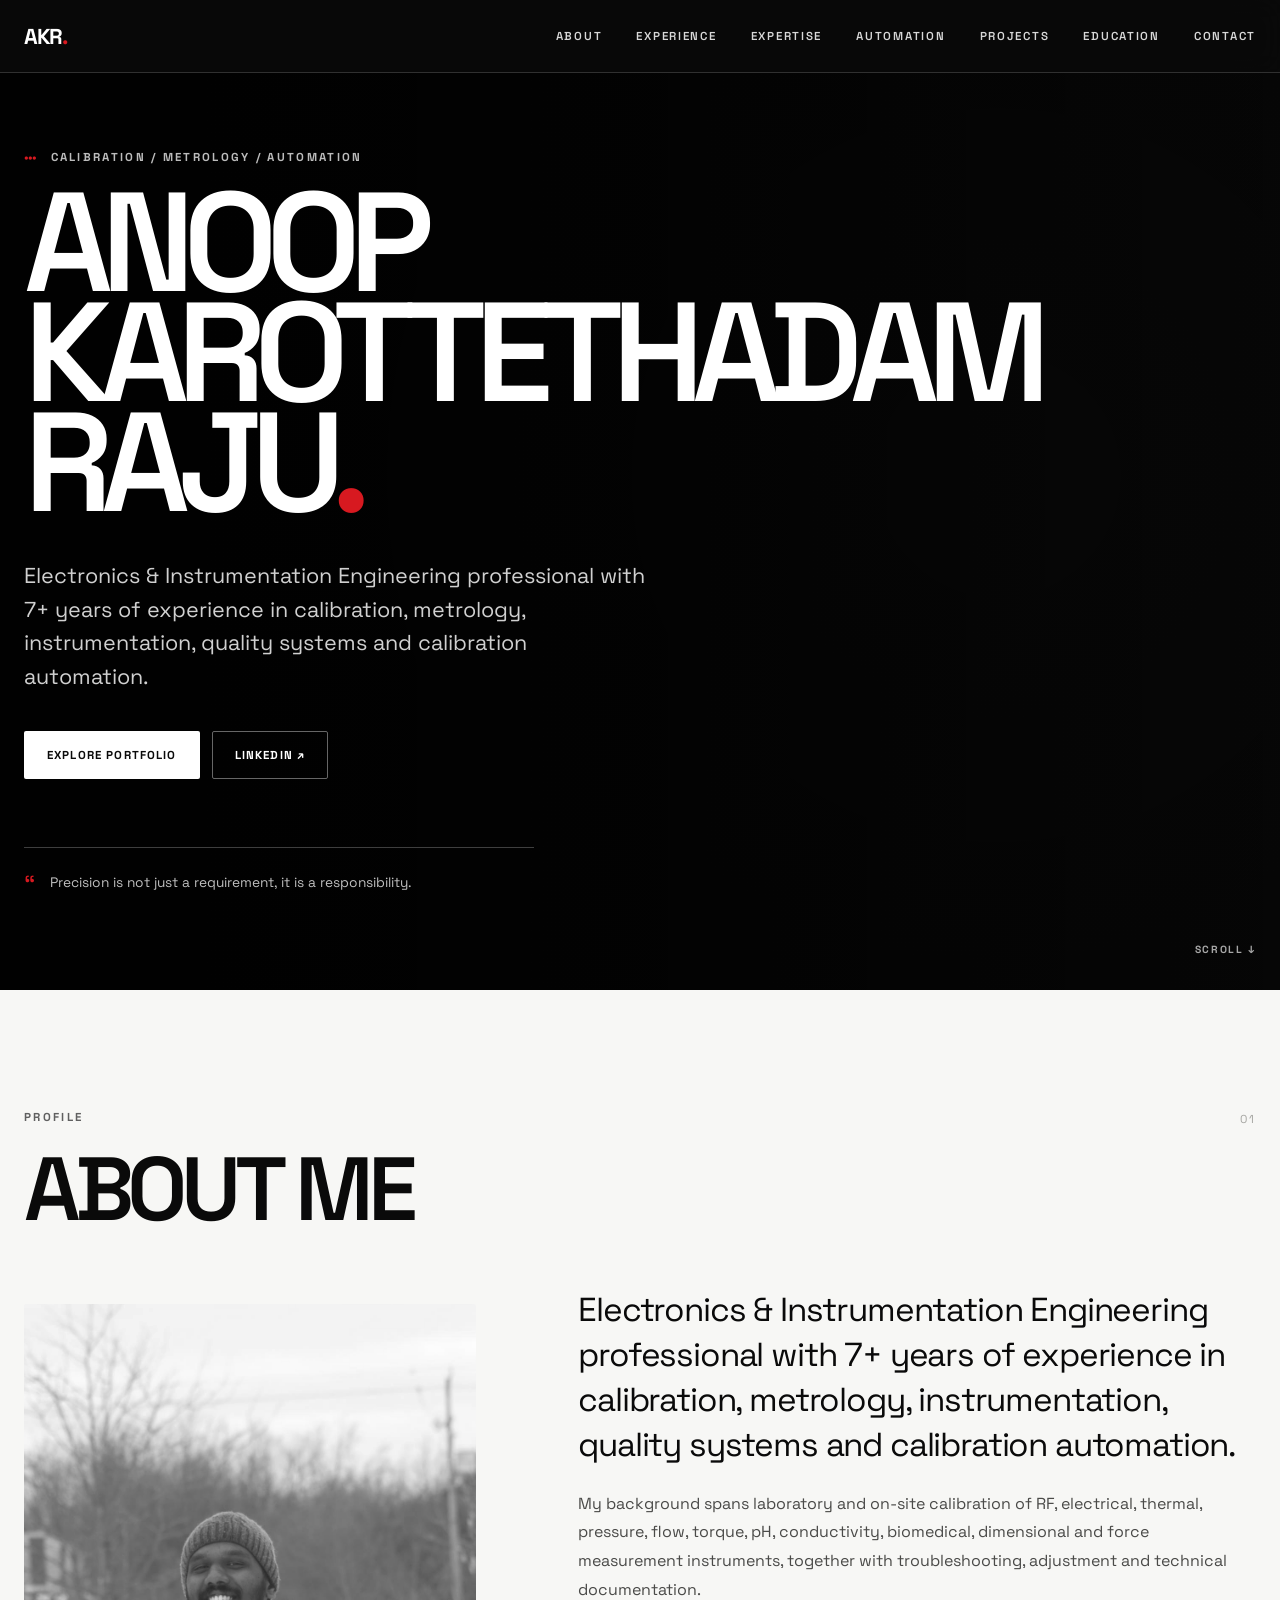
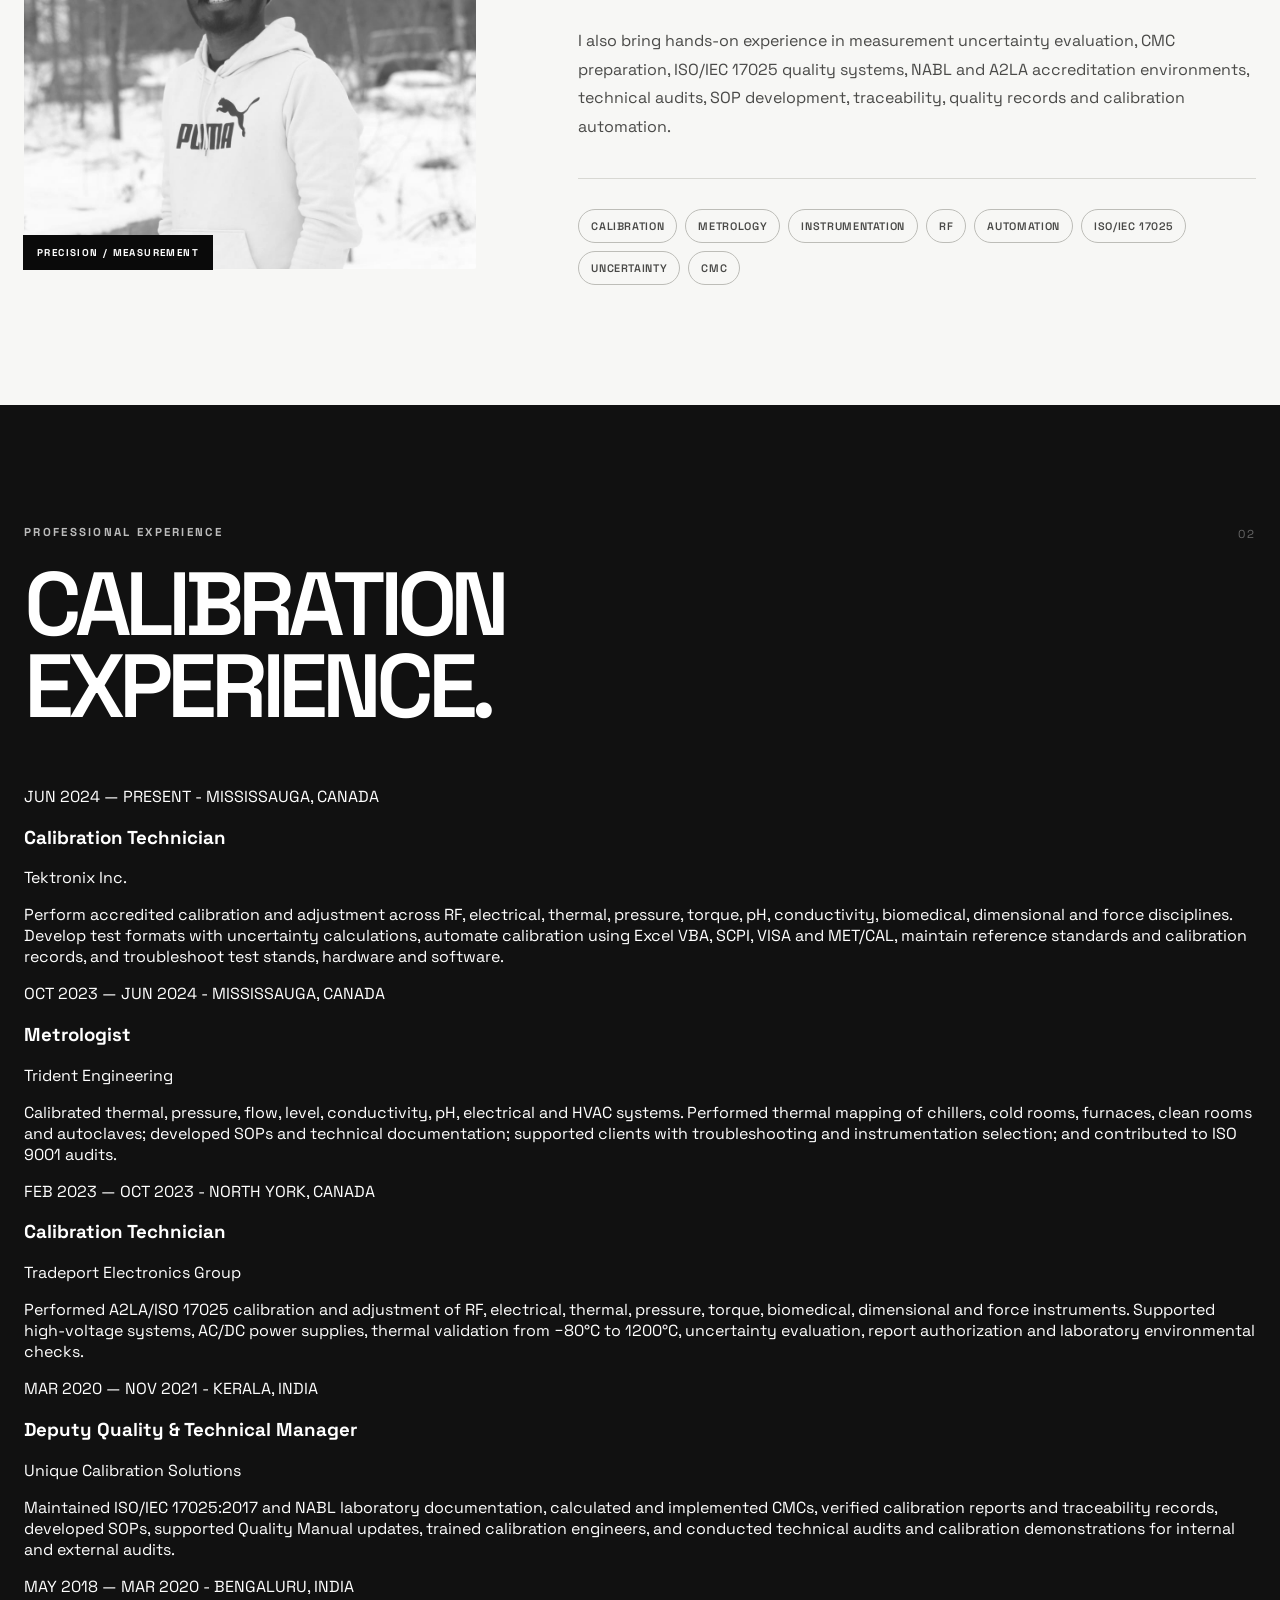
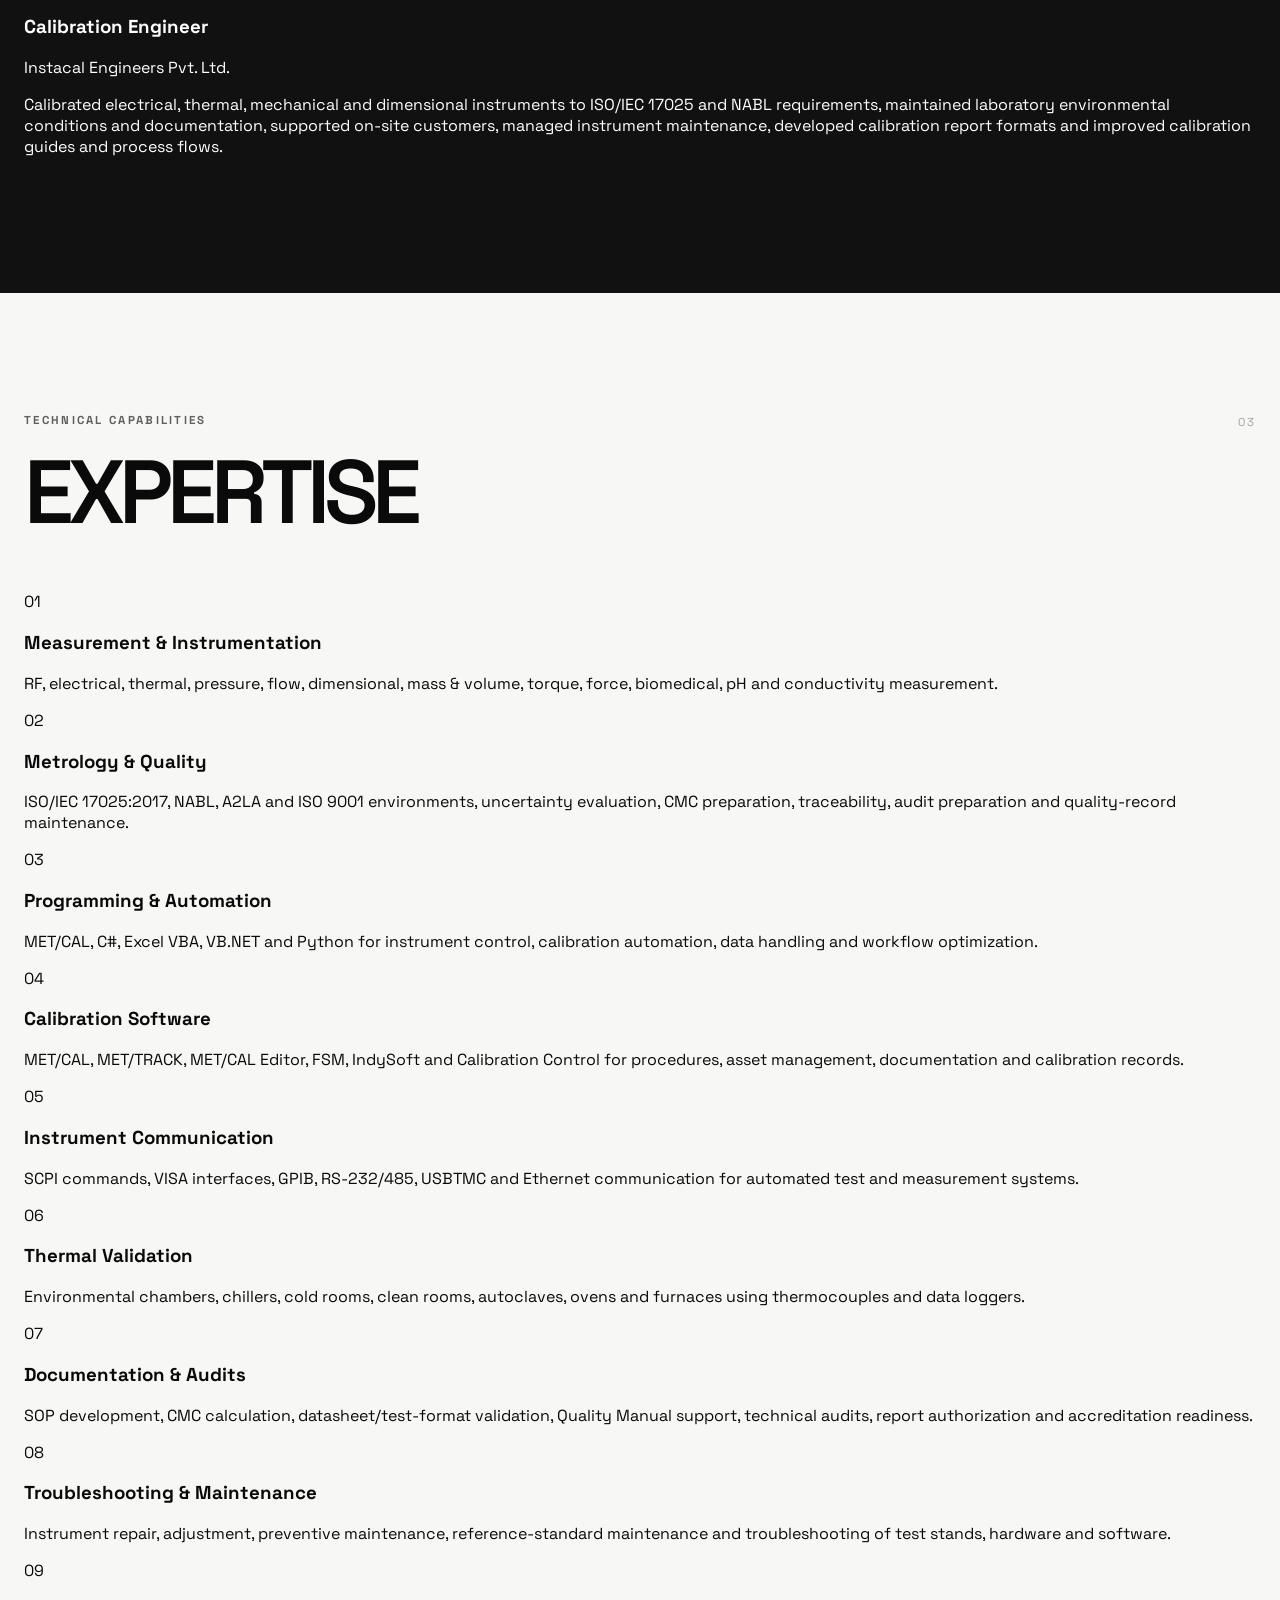
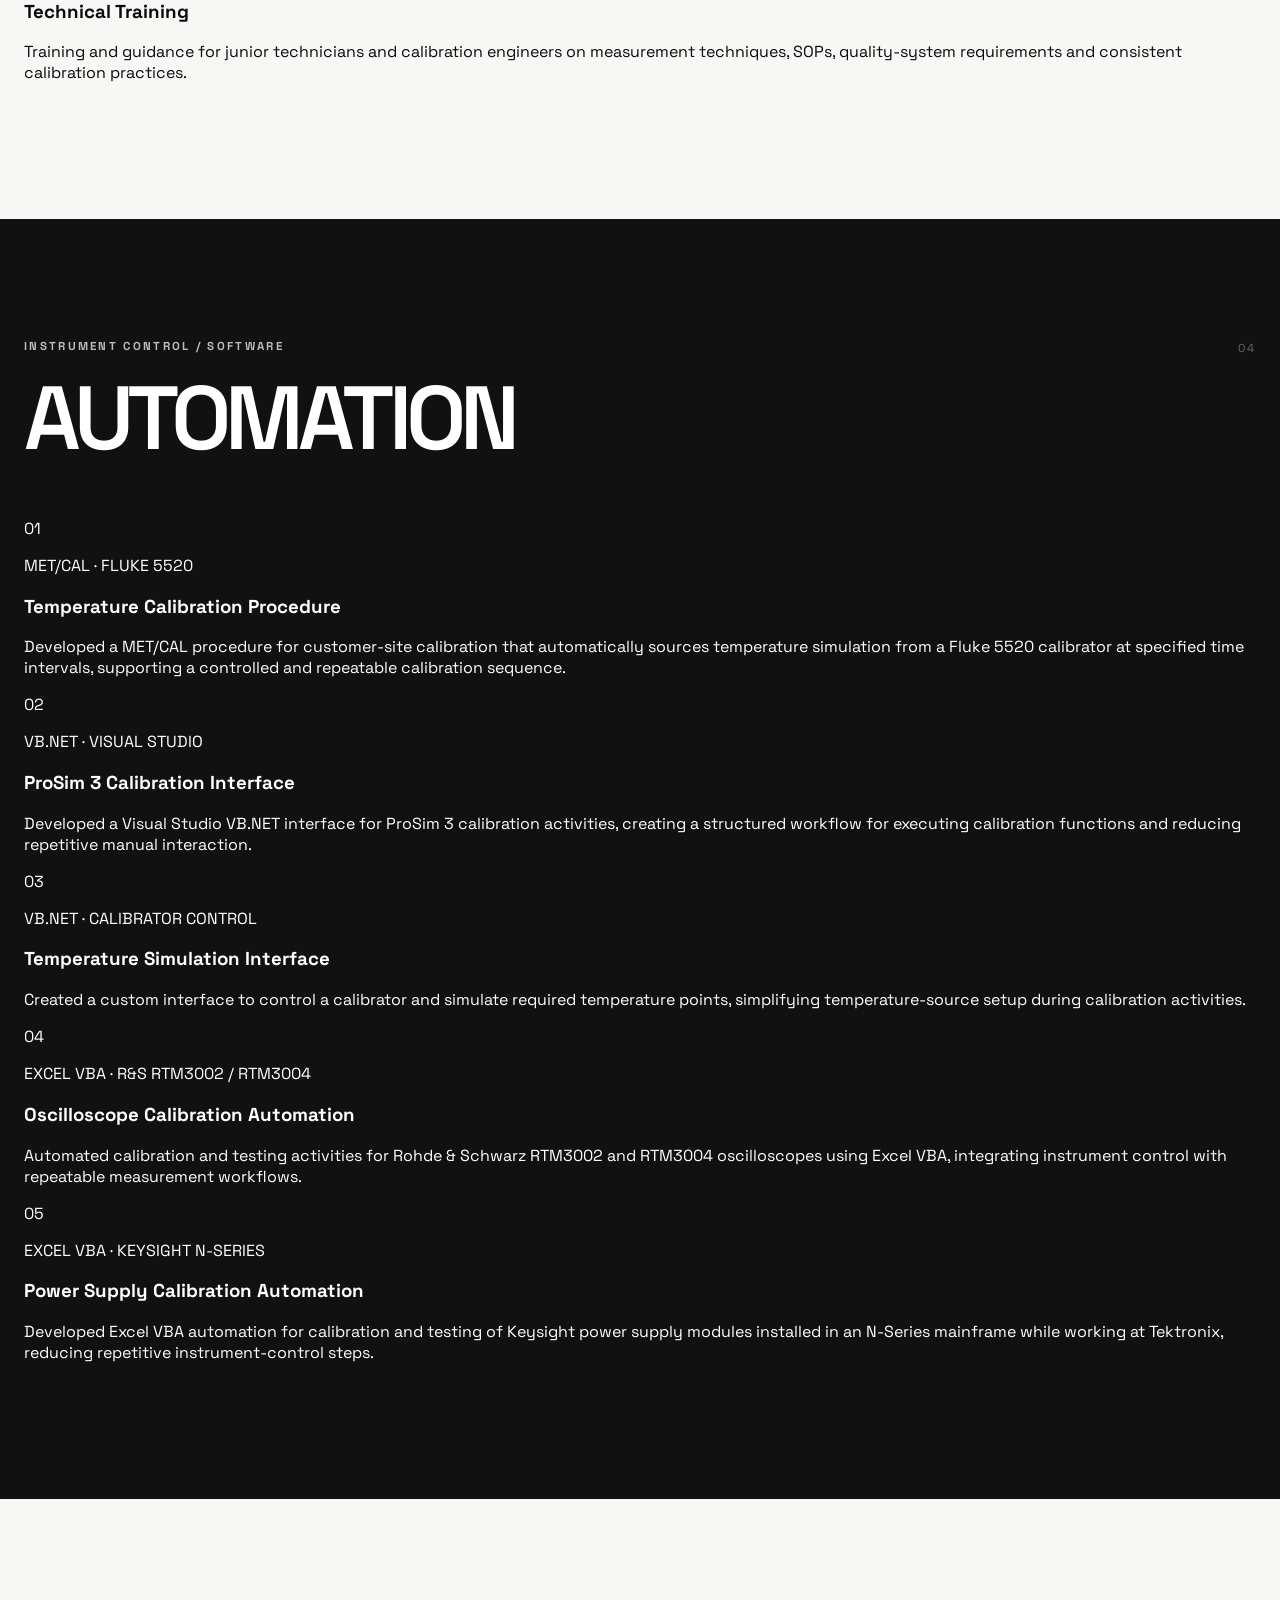
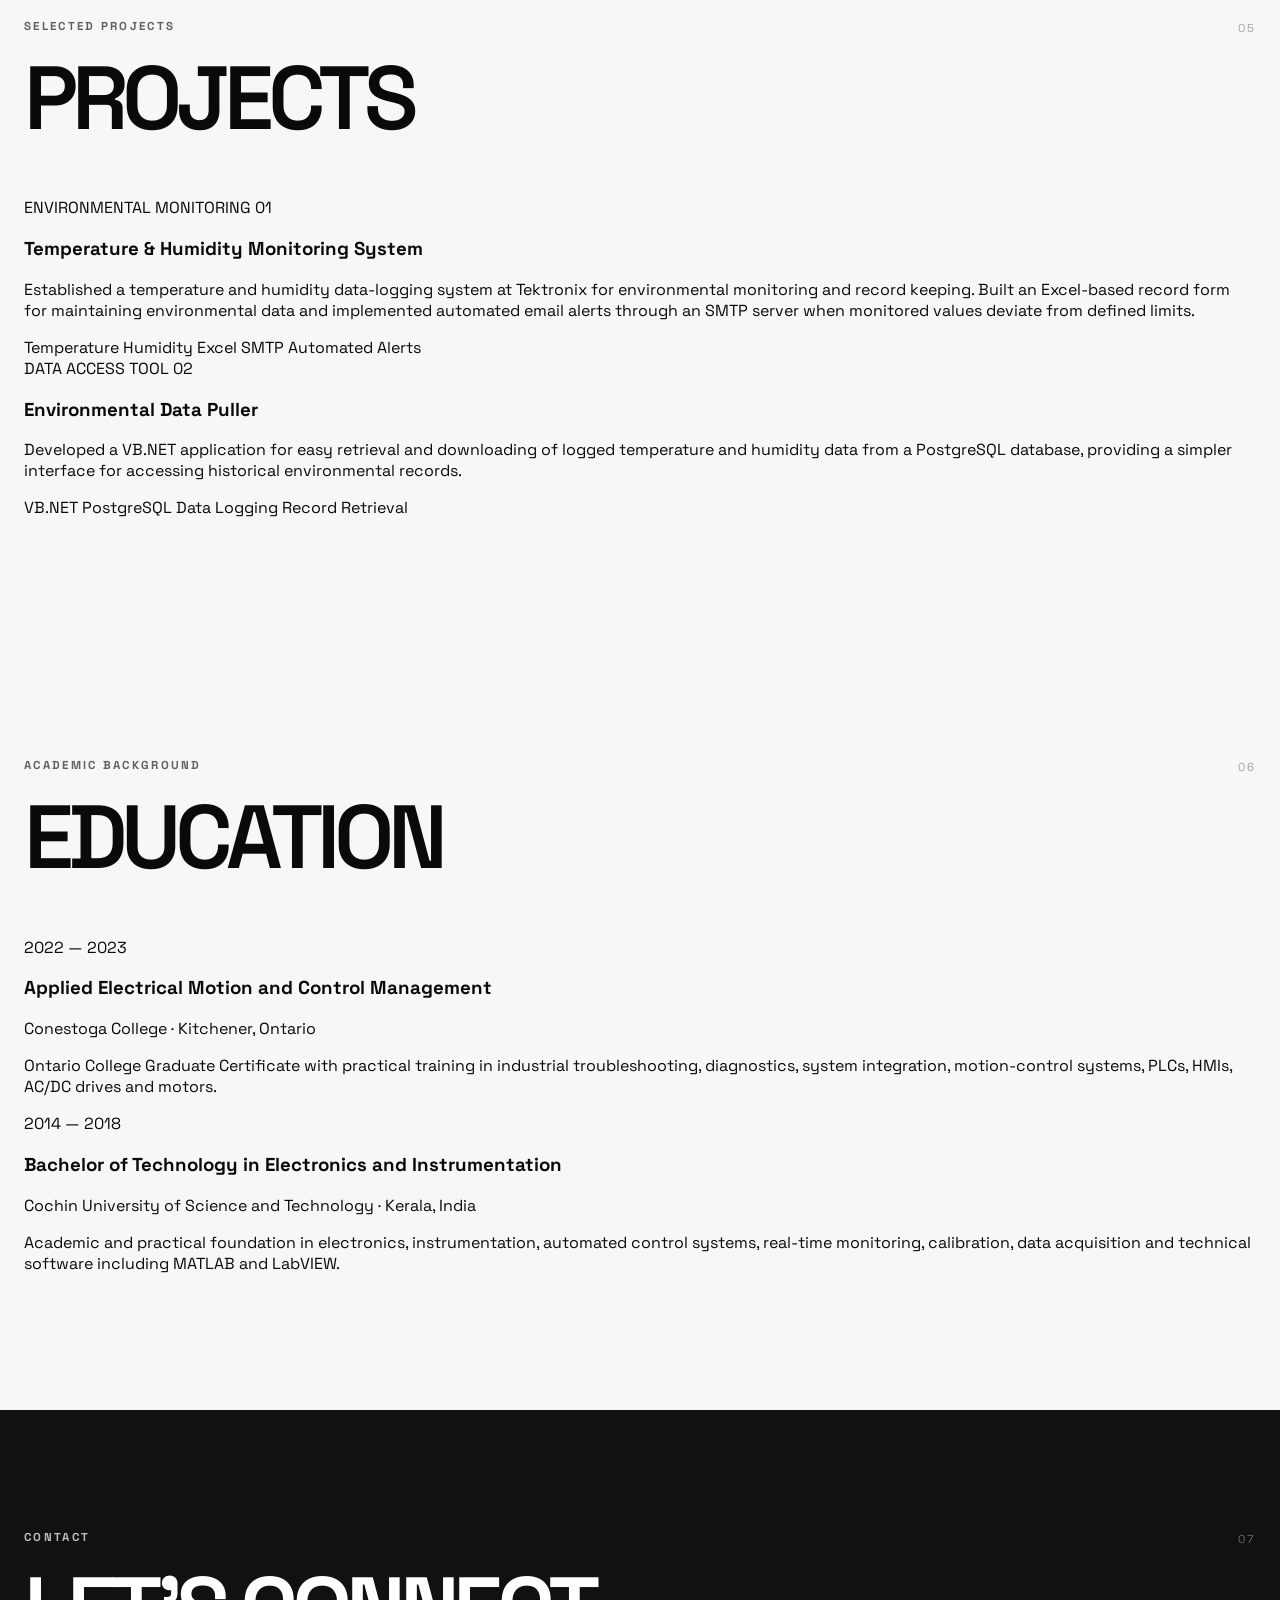
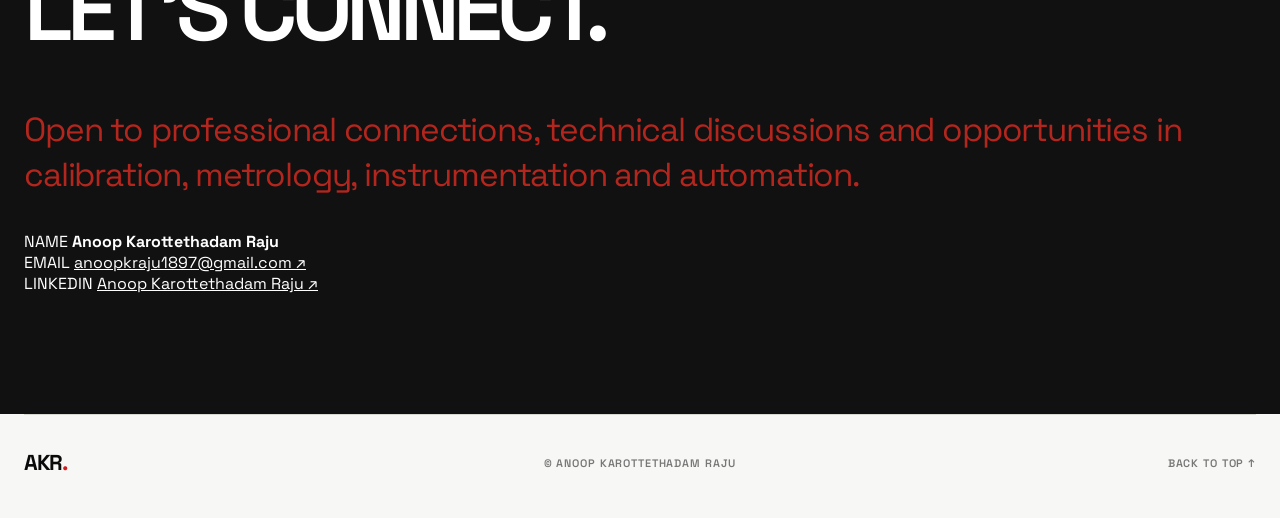
==== commit 1ee1eae9: "Add files via upload" ====
--- a/index.html
+++ b/index.html
@@ -67,7 +67,7 @@
             <div class="section-heading"><p class="eyebrow">PROFILE</p><h2>About me</h2></div>
             <div class="about-grid">
                 <div class="portrait-wrap">
-                    <img class="portrait" src="images/anoop.jpg" alt="Portrait of Anoop Karottethadam Raju">
+                    <img class="portrait" src="images/anoop.jpeg" alt="Portrait of Anoop Karottethadam Raju">
                     <div class="image-label">PRECISION / MEASUREMENT</div>
                 </div>
                 <div class="about-copy">
--- a/stylesheet/portfolio.css
+++ b/stylesheet/portfolio.css
@@ -0,0 +1,713 @@
+/* =========================================================
+   ANOOP RAJU — PORTFOLIO
+   Nothing-inspired: monochrome, geometric, minimal
+   ========================================================= */
+
+:root {
+    --black: #0a0a0a;
+    --near-black: #111111;
+    --white: #f7f7f5;
+    --pure-white: #ffffff;
+    --muted: #777777;
+    --line: #d8d8d3;
+    --soft: #ecece8;
+    --accent: #d71920;
+    --max-width: 1240px;
+}
+
+* {
+    box-sizing: border-box;
+}
+
+html {
+    scroll-behavior: smooth;
+}
+
+body {
+    margin: 0;
+    background: var(--white);
+    color: var(--black);
+    font-family: "Space Grotesk", Arial, sans-serif;
+    -webkit-font-smoothing: antialiased;
+}
+
+body,
+input,
+textarea,
+button {
+    font-family: "Space Grotesk", Arial, sans-serif;
+}
+
+a {
+    color: inherit;
+}
+
+img,
+video {
+    max-width: 100%;
+}
+
+::selection {
+    background: var(--black);
+    color: var(--white);
+}
+
+/* NAVIGATION */
+
+.site-header {
+    position: fixed;
+    inset: 0 0 auto 0;
+    z-index: 100;
+    border-bottom: 1px solid rgba(255, 255, 255, 0.16);
+    background: rgba(10, 10, 10, 0.82);
+    backdrop-filter: blur(14px);
+    -webkit-backdrop-filter: blur(14px);
+}
+
+.Navbar {
+    width: min(calc(100% - 48px), var(--max-width));
+    height: 72px;
+    margin: 0 auto;
+    display: flex;
+    align-items: center;
+    justify-content: space-between;
+}
+
+.brand,
+.footer-mark {
+    font-size: 1.35rem;
+    font-weight: 700;
+    letter-spacing: -0.06em;
+    text-decoration: none;
+}
+
+.brand {
+    color: var(--pure-white);
+}
+
+.brand span,
+.footer-mark span,
+.accent-dot {
+    color: var(--accent);
+}
+
+.nav-links {
+    display: flex;
+    align-items: center;
+    gap: 34px;
+}
+
+.nav-links a {
+    position: relative;
+    color: #d8d8d8;
+    text-decoration: none;
+    text-transform: uppercase;
+    font-size: 0.72rem;
+    font-weight: 600;
+    letter-spacing: 0.15em;
+    transition: color 180ms ease;
+}
+
+.nav-links a::after {
+    content: "";
+    position: absolute;
+    left: 0;
+    bottom: -9px;
+    width: 0;
+    height: 1px;
+    background: var(--pure-white);
+    transition: width 180ms ease;
+}
+
+.nav-links a:hover {
+    color: var(--pure-white);
+}
+
+.nav-links a:hover::after {
+    width: 100%;
+}
+
+/* HERO */
+
+.hero {
+    position: relative;
+    min-height: 100svh;
+    overflow: hidden;
+    display: flex;
+    align-items: center;
+    color: var(--pure-white);
+    background: var(--black);
+}
+
+#Typing_Video {
+    position: absolute;
+    inset: 0;
+    width: 100%;
+    height: 100%;
+    object-fit: cover;
+    filter: grayscale(1) contrast(1.15) brightness(0.55);
+}
+
+.hero-overlay {
+    position: absolute;
+    inset: 0;
+    background:
+        linear-gradient(90deg, rgba(0, 0, 0, 0.92) 0%, rgba(0, 0, 0, 0.72) 48%, rgba(0, 0, 0, 0.3) 100%),
+        radial-gradient(circle at 78% 48%, transparent 0, rgba(0, 0, 0, 0.32) 70%);
+}
+
+.hero-content {
+    position: relative;
+    z-index: 2;
+    width: min(calc(100% - 48px), var(--max-width));
+    margin: 0 auto;
+    padding: 150px 0 90px;
+}
+
+.eyebrow {
+    margin: 0 0 24px;
+    color: #606060;
+    font-size: 0.72rem;
+    font-weight: 700;
+    letter-spacing: 0.2em;
+    text-transform: uppercase;
+}
+
+.hero .eyebrow,
+.eyebrow.light {
+    color: #bcbcbc;
+}
+
+.dot-grid {
+    color: var(--accent);
+    letter-spacing: -0.08em;
+    margin-right: 9px;
+}
+
+.hero h1 {
+    margin: 0;
+    max-width: 900px;
+    font-size: clamp(4.7rem, 11vw, 9.8rem);
+    line-height: 0.78;
+    letter-spacing: -0.085em;
+    text-transform: uppercase;
+    font-weight: 600;
+}
+
+.hero-lead {
+    max-width: 630px;
+    margin: 42px 0 0;
+    color: #d0d0d0;
+    font-size: clamp(1.05rem, 2vw, 1.35rem);
+    line-height: 1.55;
+}
+
+.hero-actions {
+    display: flex;
+    flex-wrap: wrap;
+    gap: 12px;
+    margin-top: 38px;
+}
+
+.button {
+    display: inline-flex;
+    align-items: center;
+    justify-content: center;
+    min-height: 48px;
+    padding: 0 22px;
+    border: 1px solid transparent;
+    border-radius: 2px;
+    text-decoration: none;
+    text-transform: uppercase;
+    font-size: 0.72rem;
+    font-weight: 700;
+    letter-spacing: 0.1em;
+    transition: 180ms ease;
+}
+
+.button-primary {
+    background: var(--pure-white);
+    color: var(--black);
+}
+
+.button-primary:hover {
+    background: var(--accent);
+    color: var(--pure-white);
+}
+
+.button-secondary {
+    border-color: #666;
+    color: var(--pure-white);
+}
+
+.button-secondary:hover {
+    border-color: var(--pure-white);
+    background: rgba(255, 255, 255, 0.08);
+}
+
+.hero-quote {
+    max-width: 510px;
+    margin-top: 68px;
+    padding-top: 24px;
+    border-top: 1px solid rgba(255, 255, 255, 0.24);
+    display: grid;
+    grid-template-columns: auto 1fr;
+    gap: 14px;
+    color: #bfbfbf;
+}
+
+.hero-quote span {
+    color: var(--accent);
+    font-size: 1.7rem;
+    line-height: 1;
+}
+
+.hero-quote p {
+    margin: 0;
+    font-size: 0.86rem;
+    line-height: 1.55;
+}
+
+.scroll-cue {
+    position: absolute;
+    z-index: 2;
+    right: max(24px, calc((100% - var(--max-width)) / 2));
+    bottom: 34px;
+    color: #a7a7a7;
+    text-decoration: none;
+    font-size: 0.65rem;
+    font-weight: 700;
+    letter-spacing: 0.16em;
+}
+
+/* GENERAL SECTIONS */
+
+.section {
+    position: relative;
+    width: min(calc(100% - 48px), var(--max-width));
+    margin: 0 auto;
+    padding: 120px 0;
+}
+
+.section-number {
+    position: absolute;
+    top: 122px;
+    right: 0;
+    color: #a4a4a0;
+    font-size: 0.72rem;
+    letter-spacing: 0.16em;
+}
+
+.section-heading {
+    margin-bottom: 58px;
+}
+
+.section h2 {
+    margin: 0;
+    font-size: clamp(3.2rem, 7vw, 6.7rem);
+    line-height: 0.92;
+    letter-spacing: -0.07em;
+    text-transform: uppercase;
+    font-weight: 600;
+}
+
+/* ABOUT */
+
+.about-grid {
+    display: grid;
+    grid-template-columns: minmax(280px, 0.8fr) minmax(360px, 1.2fr);
+    gap: clamp(42px, 8vw, 110px);
+    align-items: center;
+}
+
+.portrait-wrap {
+    position: relative;
+}
+
+.portrait {
+    display: block;
+    width: 100%;
+    aspect-ratio: 4 / 5;
+    object-fit: cover;
+    filter: grayscale(1) contrast(1.05);
+    border-radius: 2px;
+}
+
+.image-label {
+    position: absolute;
+    left: -1px;
+    bottom: -1px;
+    padding: 11px 14px;
+    background: var(--black);
+    color: var(--pure-white);
+    font-size: 0.62rem;
+    font-weight: 700;
+    letter-spacing: 0.14em;
+}
+
+.about-copy p,
+.contact-intro p,
+.github-copy {
+    margin: 0 0 22px;
+    color: #4a4a48;
+    font-size: 1rem;
+    line-height: 1.8;
+}
+
+.large-copy {
+    color: var(--black) !important;
+    font-size: clamp(1.45rem, 2.6vw, 2.15rem) !important;
+    line-height: 1.35 !important;
+    letter-spacing: -0.035em;
+}
+
+.skill-strip {
+    display: flex;
+    flex-wrap: wrap;
+    gap: 8px;
+    margin-top: 36px;
+    padding-top: 30px;
+    border-top: 1px solid var(--line);
+}
+
+.skill-strip span {
+    padding: 9px 12px;
+    border: 1px solid #bdbdb8;
+    border-radius: 999px;
+    color: #494947;
+    font-size: 0.68rem;
+    font-weight: 600;
+    letter-spacing: 0.06em;
+    text-transform: uppercase;
+}
+
+/* GITHUB */
+
+.dark-section {
+    width: 100%;
+    max-width: none;
+    padding-left: max(24px, calc((100% - var(--max-width)) / 2));
+    padding-right: max(24px, calc((100% - var(--max-width)) / 2));
+    background: var(--near-black);
+    color: var(--pure-white);
+}
+
+.dark-section .section-number {
+    right: max(24px, calc((100% - var(--max-width)) / 2));
+    color: #686868;
+}
+
+.github-grid {
+    display: grid;
+    grid-template-columns: 1.15fr 0.85fr;
+    gap: clamp(60px, 8vw, 120px);
+    align-items: center;
+}
+
+.dark-section h2 {
+    max-width: 780px;
+}
+
+.github-copy {
+    max-width: 530px;
+    margin: 34px 0 !important;
+    color: #a9a9a9 !important;
+}
+
+.button-light {
+    background: var(--pure-white);
+    color: var(--black);
+}
+
+.button-light:hover {
+    background: var(--accent);
+    color: var(--pure-white);
+}
+
+.github-card {
+    min-height: 360px;
+    padding: 34px;
+    display: flex;
+    flex-direction: column;
+    justify-content: space-between;
+    border: 1px solid #333;
+    text-decoration: none;
+    transition: transform 180ms ease, border-color 180ms ease, background 180ms ease;
+}
+
+.github-card:hover {
+    transform: translateY(-5px);
+    border-color: #676767;
+    background: #161616;
+}
+
+.github-card img {
+    width: 94px;
+    height: 94px;
+    object-fit: contain;
+    filter: grayscale(1) invert(1);
+}
+
+.github-card div {
+    display: flex;
+    flex-direction: column;
+    gap: 8px;
+}
+
+.github-card div span {
+    color: #777;
+    font-size: 0.65rem;
+    letter-spacing: 0.14em;
+}
+
+.github-card strong {
+    font-size: clamp(1.8rem, 4vw, 3rem);
+    letter-spacing: -0.05em;
+}
+
+.card-arrow {
+    position: absolute;
+    align-self: flex-end;
+    font-size: 1.5rem;
+}
+
+/* CONTACT */
+
+.contact-grid {
+    display: grid;
+    grid-template-columns: 0.8fr 1.2fr;
+    gap: clamp(50px, 9vw, 130px);
+    align-items: start;
+}
+
+.text-link {
+    display: inline-block;
+    margin-top: 22px;
+    border-bottom: 1px solid var(--black);
+    text-decoration: none;
+    font-size: 0.82rem;
+    font-weight: 700;
+    letter-spacing: 0.08em;
+    text-transform: uppercase;
+}
+
+.contact-form {
+    padding: 36px;
+    border: 1px solid var(--line);
+    background: var(--pure-white);
+}
+
+.form-field {
+    margin-bottom: 28px;
+}
+
+.form-field label {
+    display: block;
+    margin-bottom: 10px;
+    color: #595957;
+    font-size: 0.68rem;
+    font-weight: 700;
+    letter-spacing: 0.12em;
+    text-transform: uppercase;
+}
+
+.form-field input,
+.form-field textarea {
+    width: 100%;
+    border: 0;
+    border-bottom: 1px solid #bfbfba;
+    border-radius: 0;
+    outline: 0;
+    background: transparent;
+    padding: 12px 0;
+    color: var(--black);
+    font-size: 1rem;
+    resize: vertical;
+    transition: border-color 160ms ease;
+}
+
+.form-field input:focus,
+.form-field textarea:focus {
+    border-color: var(--black);
+}
+
+.form-field input::placeholder,
+.form-field textarea::placeholder {
+    color: #a3a3a0;
+}
+
+.contact-form button {
+    width: 100%;
+    min-height: 52px;
+    border: 1px solid var(--black);
+    border-radius: 1px;
+    background: var(--black);
+    color: var(--pure-white);
+    cursor: pointer;
+    display: flex;
+    align-items: center;
+    justify-content: space-between;
+    padding: 0 18px;
+    font-size: 0.72rem;
+    font-weight: 700;
+    letter-spacing: 0.1em;
+    transition: 180ms ease;
+}
+
+.contact-form button:hover {
+    background: var(--accent);
+    border-color: var(--accent);
+}
+
+/* FOOTER */
+
+footer {
+    width: min(calc(100% - 48px), var(--max-width));
+    margin: 0 auto;
+    padding: 34px 0 42px;
+    border-top: 1px solid var(--line);
+    display: grid;
+    grid-template-columns: 1fr auto 1fr;
+    align-items: center;
+    gap: 20px;
+}
+
+footer p,
+footer a {
+    margin: 0;
+    color: #777;
+    font-size: 0.68rem;
+    font-weight: 600;
+    letter-spacing: 0.08em;
+    text-transform: uppercase;
+}
+
+footer a {
+    justify-self: end;
+    text-decoration: none;
+}
+
+/* RESPONSIVE */
+
+@media (max-width: 900px) {
+    .about-grid,
+    .github-grid,
+    .contact-grid {
+        grid-template-columns: 1fr;
+    }
+
+    .portrait-wrap {
+        max-width: 580px;
+    }
+
+    .github-card {
+        min-height: 300px;
+    }
+
+    .contact-intro {
+        max-width: 650px;
+    }
+}
+
+@media (max-width: 640px) {
+    .Navbar,
+    .hero-content,
+    .section,
+    footer {
+        width: min(calc(100% - 32px), var(--max-width));
+    }
+
+    .Navbar {
+        height: 64px;
+    }
+
+    .nav-links {
+        gap: 16px;
+    }
+
+    .nav-links a {
+        font-size: 0.62rem;
+        letter-spacing: 0.1em;
+    }
+
+    .hero {
+        min-height: 900px;
+    }
+
+    .hero-content {
+        padding-top: 130px;
+    }
+
+    .hero h1 {
+        font-size: clamp(4.15rem, 22vw, 6.7rem);
+    }
+
+    .hero-overlay {
+        background: rgba(0, 0, 0, 0.78);
+    }
+
+    .hero-actions {
+        align-items: stretch;
+        flex-direction: column;
+    }
+
+    .button {
+        width: 100%;
+    }
+
+    .scroll-cue {
+        display: none;
+    }
+
+    .section,
+    .dark-section {
+        padding-top: 88px;
+        padding-bottom: 88px;
+    }
+
+    .dark-section {
+        width: 100%;
+        padding-left: 16px;
+        padding-right: 16px;
+    }
+
+    .section-number,
+    .dark-section .section-number {
+        top: 90px;
+        right: 0;
+    }
+
+    .dark-section .section-number {
+        right: 16px;
+    }
+
+    .section-heading {
+        margin-bottom: 42px;
+    }
+
+    .contact-form {
+        padding: 24px 18px;
+    }
+
+    footer {
+        grid-template-columns: 1fr auto;
+    }
+
+    footer p {
+        display: none;
+    }
+}
+
+@media (prefers-reduced-motion: reduce) {
+    html {
+        scroll-behavior: auto;
+    }
+
+    *,
+    *::before,
+    *::after {
+        transition-duration: 0.01ms !important;
+        animation-duration: 0.01ms !important;
+        animation-iteration-count: 1 !important;
+    }
+}
